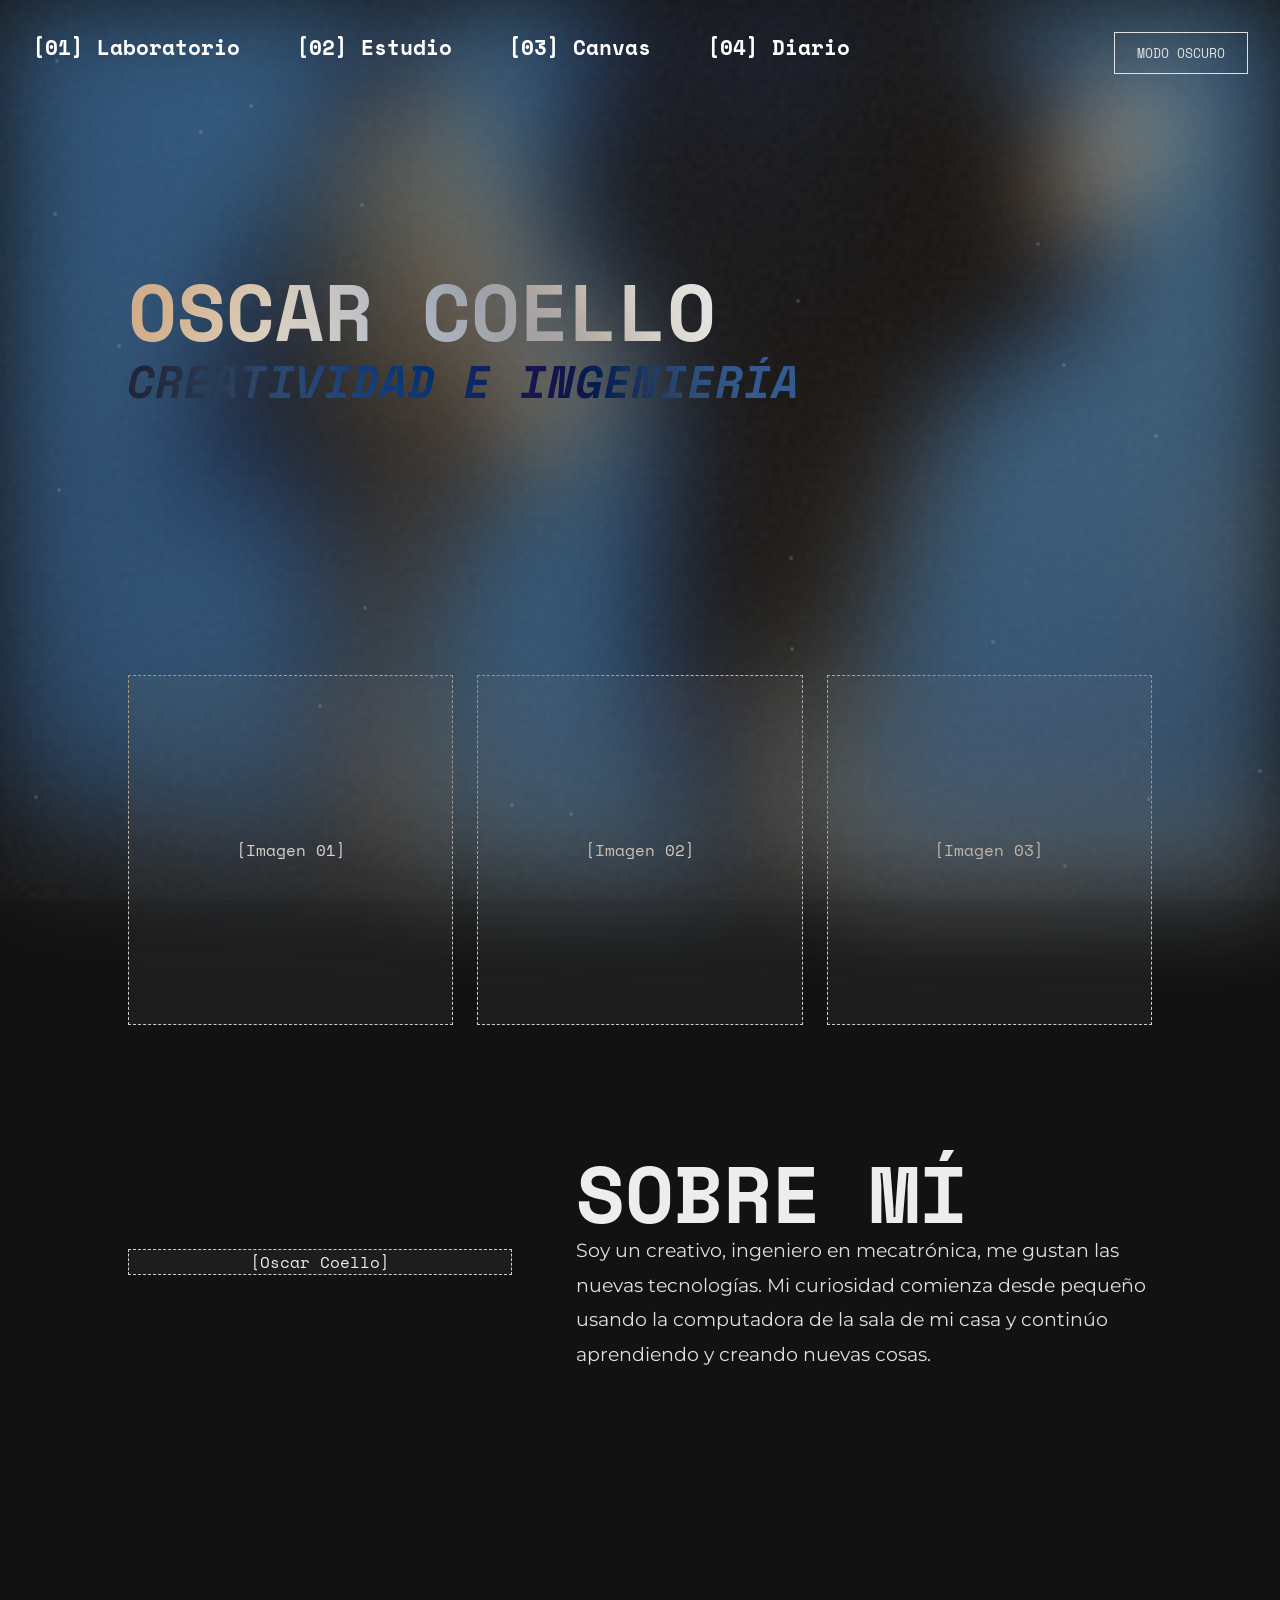
==== index.html @ 718cba4e "Primer commit" ====
<!DOCTYPE html>
<html lang="es" data-theme="dark">
<head>
    <meta charset="UTF-8">
    <meta name="viewport" content="width=device-width, initial-scale=1.0">
    <title>Oscar Coello | Portafolio</title>
    <link rel="preconnect" href="https://fonts.googleapis.com">
    <link rel="preconnect" href="https://fonts.gstatic.com" crossorigin>
    <link href="https://fonts.googleapis.com/css2?family=Space+Mono:ital,wght@0,400;0,700;1,400;1,700&family=Montserrat:wght@300;400;600&display=swap" rel="stylesheet">
    <link rel="stylesheet" href="styles.css">
</head>
<body>
    <div class="film-grain"></div>
    <div class="background-blur"></div>

    <div class="theme-container">
        <button id="theme-switch" class="theme-toggle">Modo Oscuro</button>
    </div>

    <nav class="rooms-nav" id="main-nav">
        <div class="nav-static">
            <div class="nav-item">
                <a href="#laboratorio" class="nav-link">[01] Laboratorio</a>
                <span class="nav-desc">Proyectos y trabajos de ingeniería.</span>
            </div>
        </div>
        <ul class="nav-dynamic">
            <li class="nav-item">
                <a href="#estudio" class="nav-link">[02] Estudio</a>
                <span class="nav-desc">Un espacio para mi música.</span>
            </li>
            <li class="nav-item">
                <a href="#canvas" class="nav-link">[03] Canvas</a>
                <span class="nav-desc">Diseños creativos y branding.</span>
            </li>
            <li class="nav-item">
                <a href="#diario" class="nav-link">[04] Diario</a>
                <span class="nav-desc">Pensamientos y aprendizaje.</span>
            </li>
        </ul>
    </nav>

    <main>
        <section id="hero" class="hero-section">
            <h1 class="title-main">OSCAR COELLO<br><span class="title-sub">Creatividad e Ingeniería</span></h1>
        </section>

        <section class="mid-gallery">
            <div class="gallery-grid">
                <div class="img-placeholder"><span>[Imagen 01]</span></div>
                <div class="img-placeholder"><span>[Imagen 02]</span></div>
                <div class="img-placeholder"><span>[Imagen 03]</span></div>
            </div>
        </section>

        <section id="sobre-mi" class="about-section">
            <div class="about-container">
                <div class="about-image">
                    <div class="img-placeholder main-photo">
                        <span>[Oscar Coello]</span>
                    </div>
                </div>
                <div class="about-content">
                    <h2 class="title-main">Sobre mí</h2>
                    <p class="about-text">
                        Soy un creativo, ingeniero en mecatrónica, me gustan las nuevas tecnologías.
                        Mi curiosidad comienza desde pequeño usando la computadora de la sala de mi casa y continúo
                        aprendiendo y creando nuevas cosas.
                    </p>
                </div>
            </div>
        </section>

        <div class="doodle-container" id="physics-canvas"></div>
    </main>

    <script src="app.js"></script>
</body>
</html>
---- styles.css ----
/* --- VARIABLES Y TEMAS --- */
:root[data-theme="light"] {
    --bg-color: #f5f5f5;
    --text-color: #1a1a1a;
    --accent-color: #2d5a9e;
    --doodle-color: #1a1a1a;
    --bg-opacity: 0.45;
}

:root[data-theme="dark"] {
    --bg-color: #121212;
    --text-color: #e0e0e0;
    --accent-color: #4a6fa5;
    --doodle-color: #ffffff;
    --bg-opacity: 0.65;
}

/* --- RESET Y BASE --- */
* {
    margin: 0;
    padding: 0;
    box-sizing: border-box;
    scroll-behavior: smooth;
}

body {
    background-color: var(--bg-color);
    color: var(--text-color);
    font-family: 'Montserrat', sans-serif;
    transition: background-color 0.5s ease;
    overflow-x: hidden;
}

/* --- ELEMENTOS DE FONDO --- */
.background-blur {
    position: fixed;
    top: 0; left: 0; width: 100%; height: 100%;
    background-image: url("img/bg1.webp");
    background-size: cover;
    background-position: center;
    filter: blur(50px);
    opacity: var(--bg-opacity);
    z-index: -2;
}

.film-grain {
    position: fixed;
    top: 0; left: 0; width: 100%; height: 100%;
    pointer-events: none; z-index: 999; opacity: 0.05;
    background-image: url("data:image/svg+xml,%3Csvg viewBox='0 0 200 200' xmlns='http://www.w3.org/2000/svg'%3E%3Cfilter id='n'%3E%3CfeTurbulence type='fractalNoise' baseFrequency='.65'/%3E%3C/filter%3E%3Crect width='100%25' height='100%25' filter='url(%23n)'/%3E%3C/svg%3E");
}

/* --- NAVEGACIÓN --- */
.rooms-nav {
    position: fixed;
    top: 2rem;
    left: 2rem;
    z-index: 1000;
    display: flex;
    flex-direction: column;
    gap: 1.5rem;
    transition: all 0.4s ease;
}

.nav-static, .nav-dynamic {
    display: flex;
    flex-direction: column;
    gap: 1.5rem;
}

.nav-dynamic {
    list-style: none;
    transition: opacity 0.3s ease;
}

.nav-item {
    display: flex;
    align-items: center;
    position: relative; /* Clave para el posicionamiento de la descripción */
}

.nav-link {
    text-decoration: none;
    color: #ffffff; /* Blanco para mix-blend-mode: difference */
    mix-blend-mode: difference;
    font-family: 'Space Mono', monospace;
    font-size: 1.3rem;
    font-weight: 700;
    white-space: nowrap;
    transition: transform 0.3s cubic-bezier(0.23, 1, 0.32, 1);
    z-index: 2;
}

.nav-link:hover {
    transform: translateX(10px);
}

.nav-desc {
    position: absolute;
    left: 100%;
    margin-left: 20px;
    white-space: nowrap; /* Una sola línea siempre */
    font-family: 'Montserrat', sans-serif;
    font-size: 1.1rem; /* Más grande como pediste */
    color: #ffffff;
    mix-blend-mode: difference;
    opacity: 0;
    pointer-events: none;
    transform: translateX(-10px);
    transition: opacity 0.4s ease, transform 0.4s ease;
}

.nav-item:hover .nav-desc {
    opacity: 0.8;
    transform: translateX(0);
}

/* Estado Scrolled (Horizontal) */
.rooms-nav.scrolled {
    flex-direction: row;
    gap: 3.5rem;
}

.rooms-nav.scrolled .nav-static,
.rooms-nav.scrolled .nav-dynamic {
    flex-direction: row;
    gap: 3.5rem;
}

.rooms-nav.scrolled .nav-item {
    flex-direction: column;
    align-items: flex-start;
}

.rooms-nav.scrolled .nav-desc {
    left: 0;
    top: 130%;
    margin-left: 0;
    transform: translateY(-5px);
}

.rooms-nav.scrolled .nav-item:hover .nav-desc {
    transform: translateY(0);
}

.rooms-nav.fade-out .nav-dynamic { opacity: 0; }

/* --- SECCIONES --- */
.hero-section {
    height: 75vh;
    display: flex;
    flex-direction: column;
    justify-content: center;
    padding: 0 10vw;
}

.title-main {
    font-family: 'Space Mono', monospace;
    font-size: 5rem;
    line-height: 1;
    text-transform: uppercase;
    color: #ffffff;
    mix-blend-mode: difference;
    position: relative;
    z-index: 10;
}

.title-sub {
    font-size: 2.8rem;
    color: var(--accent-color);
    font-family: 'Space Mono', monospace;
    font-style: italic;
    display: block;
    margin-top: 0.5rem;
}

.mid-gallery { padding: 0 10vw 4rem 10vw; }

.gallery-grid {
    display: grid;
    grid-template-columns: repeat(3, 1fr);
    gap: 1.5rem;
    height: 350px;
}

.img-placeholder {
    background: rgba(255, 255, 255, 0.05);
    border: 1px dashed var(--text-color);
    display: flex;
    align-items: center;
    justify-content: center;
    font-family: 'Space Mono', monospace;
    color: #ffffff;
    mix-blend-mode: difference;
}

.about-section { padding: 4rem 10vw; min-height: 60vh; }

.about-container {
    display: grid;
    grid-template-columns: 1fr 1.5fr;
    gap: 4rem;
    align-items: center;
}

.about-text { font-size: 1.2rem; line-height: 1.8; }

.theme-container { position: fixed; top: 2rem; right: 2rem; z-index: 1100; }

.theme-toggle {
    background: transparent;
    border: 1px solid var(--text-color);
    color: var(--text-color);
    padding: 10px 22px;
    cursor: pointer;
    font-family: 'Space Mono', monospace;
    text-transform: uppercase;
    transition: all 0.3s ease;
}

.doodle-container { position: fixed; top: 0; left: 0; width: 100%; height: 100%; z-index: -1; pointer-events: none; }
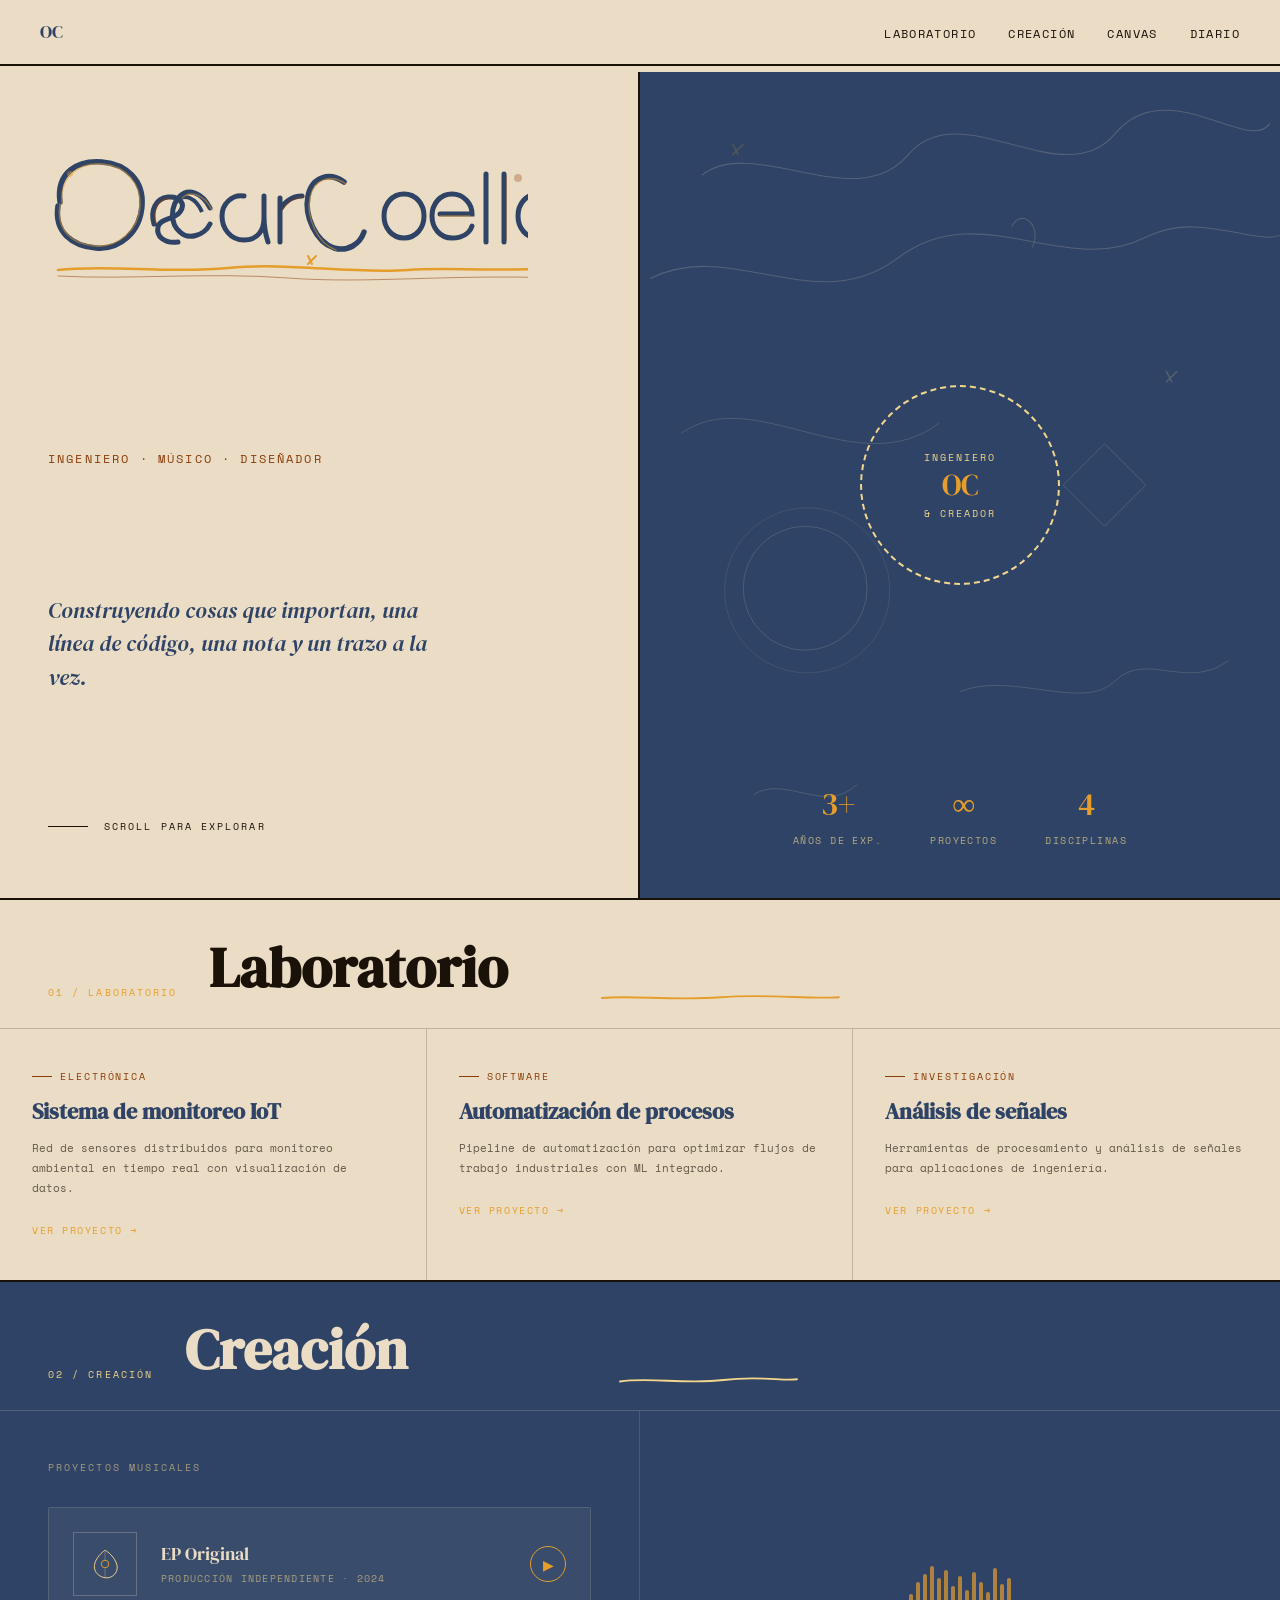
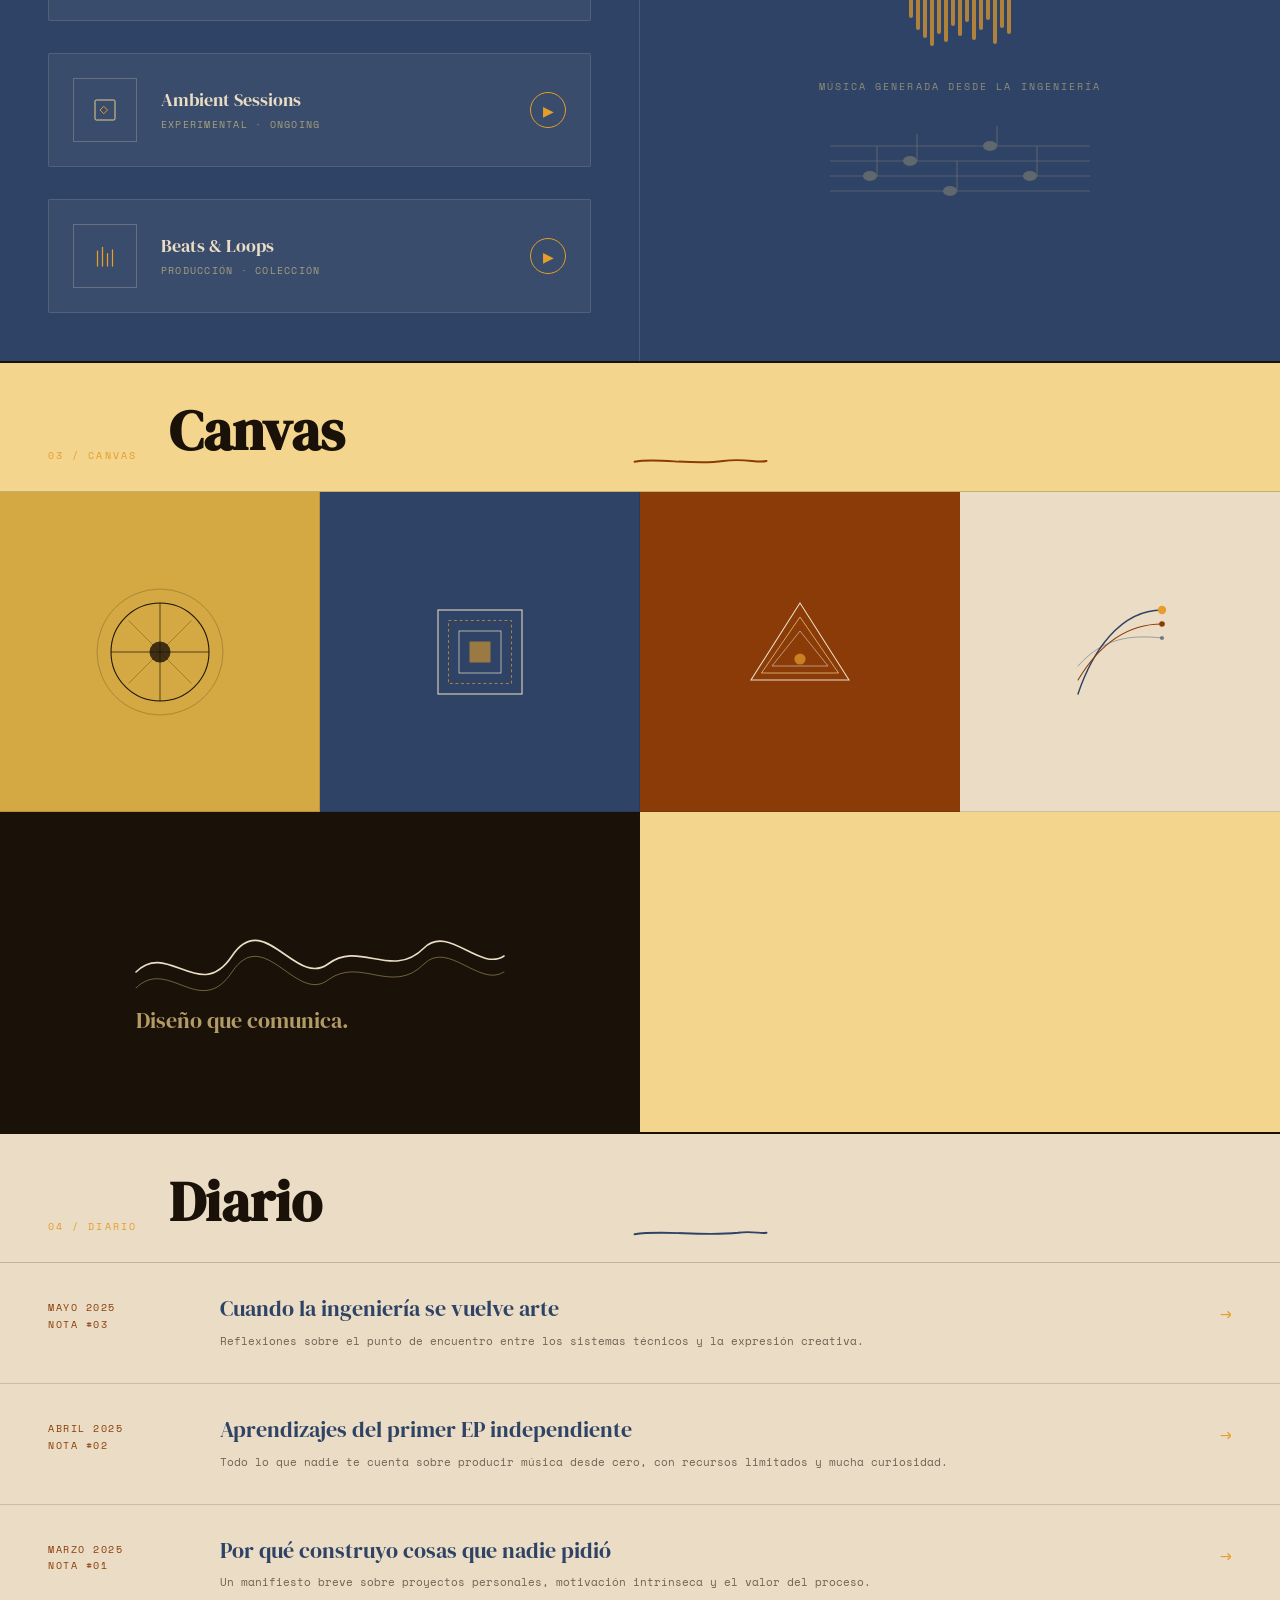
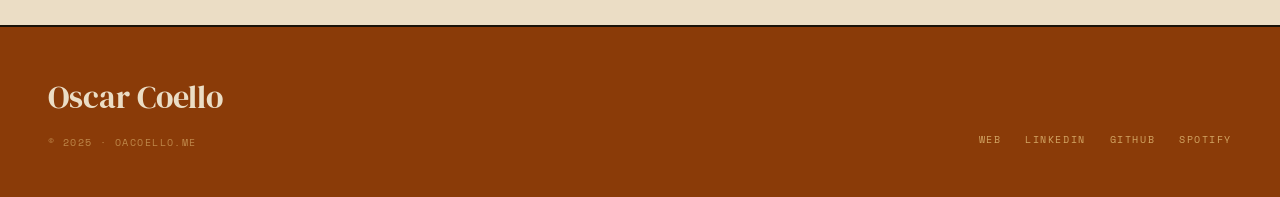
==== commit dac882f2: "Corrección de nombre de index" ====
--- a/index.html
+++ b/index.html
@@ -1,79 +1,1085 @@
 <!DOCTYPE html>
-<html lang="es" data-theme="dark">
+<html lang="es">
 <head>
-    <meta charset="UTF-8">
-    <meta name="viewport" content="width=device-width, initial-scale=1.0">
-    <title>Oscar Coello | Portafolio</title>
-    <link rel="preconnect" href="https://fonts.googleapis.com">
-    <link rel="preconnect" href="https://fonts.gstatic.com" crossorigin>
-    <link href="https://fonts.googleapis.com/css2?family=Space+Mono:ital,wght@0,400;0,700;1,400;1,700&family=Montserrat:wght@300;400;600&display=swap" rel="stylesheet">
-    <link rel="stylesheet" href="styles.css">
+<meta charset="UTF-8">
+<meta name="viewport" content="width=device-width, initial-scale=1.0">
+<title>Oscar Coello — Portfolio</title>
+<link href="https://fonts.googleapis.com/css2?family=DM+Serif+Display:ital@0;1&family=Space+Mono:ital,wght@0,400;0,700;1,400&display=swap" rel="stylesheet">
+<style>
+  :root {
+    --marigold: #E59D2C;
+    --buff: #F3D58D;
+    --pearl: #EBDDC5;
+    --police-blue: #2E4365;
+    --citrine: #8A3B08;
+    --ink: #1a1208;
+  }
+
+  * { margin: 0; padding: 0; box-sizing: border-box; }
+
+  body {
+    background: var(--pearl);
+    color: var(--ink);
+    font-family: 'Space Mono', monospace;
+    overflow-x: hidden;
+    cursor: crosshair;
+  }
+
+  /* ── NAV ── */
+  nav {
+    position: fixed;
+    top: 0; left: 0; right: 0;
+    z-index: 100;
+    display: flex;
+    justify-content: space-between;
+    align-items: center;
+    padding: 1.25rem 2.5rem;
+    background: var(--pearl);
+    border-bottom: 2px solid var(--ink);
+    mix-blend-mode: normal;
+  }
+
+  .nav-logo {
+    font-family: 'DM Serif Display', serif;
+    font-size: 1.1rem;
+    letter-spacing: 0.02em;
+    color: var(--police-blue);
+  }
+
+  .nav-links {
+    display: flex;
+    gap: 2rem;
+    list-style: none;
+  }
+
+  .nav-links a {
+    font-size: 0.72rem;
+    text-transform: uppercase;
+    letter-spacing: 0.12em;
+    color: var(--ink);
+    text-decoration: none;
+    position: relative;
+    padding-bottom: 2px;
+  }
+
+  .nav-links a::after {
+    content: '';
+    position: absolute;
+    bottom: 0; left: 0;
+    width: 0; height: 1.5px;
+    background: var(--marigold);
+    transition: width 0.3s ease;
+  }
+
+  .nav-links a:hover::after { width: 100%; }
+
+  /* ── HERO ── */
+  .hero {
+    min-height: 100vh;
+    display: grid;
+    grid-template-columns: 1fr 1fr;
+    border-bottom: 2px solid var(--ink);
+    padding-top: 72px;
+  }
+
+  .hero-left {
+    padding: 5rem 3rem 4rem;
+    display: flex;
+    flex-direction: column;
+    justify-content: space-between;
+    border-right: 2px solid var(--ink);
+  }
+
+  .hero-name {
+    position: relative;
+  }
+
+  .scribble-name {
+    width: 100%;
+    max-width: 480px;
+    display: block;
+  }
+
+  .hero-tagline {
+    font-size: 0.75rem;
+    text-transform: uppercase;
+    letter-spacing: 0.18em;
+    color: var(--citrine);
+    margin-top: 2rem;
+    line-height: 1.8;
+  }
+
+  .hero-description {
+    font-family: 'DM Serif Display', serif;
+    font-size: 1.35rem;
+    line-height: 1.55;
+    color: var(--police-blue);
+    max-width: 380px;
+    font-style: italic;
+  }
+
+  .hero-scroll {
+    display: flex;
+    align-items: center;
+    gap: 1rem;
+    font-size: 0.65rem;
+    text-transform: uppercase;
+    letter-spacing: 0.2em;
+    color: var(--ink);
+    opacity: 0.5;
+  }
+
+  .scroll-line {
+    width: 40px;
+    height: 1px;
+    background: var(--ink);
+    animation: scrollPulse 2s ease-in-out infinite;
+  }
+
+  @keyframes scrollPulse {
+    0%, 100% { width: 40px; opacity: 0.5; }
+    50% { width: 70px; opacity: 1; }
+  }
+
+  .hero-right {
+    position: relative;
+    overflow: hidden;
+    background: var(--police-blue);
+    display: flex;
+    align-items: center;
+    justify-content: center;
+  }
+
+  .hero-doodle {
+    position: absolute;
+    inset: 0;
+    width: 100%;
+    height: 100%;
+    opacity: 0.2;
+  }
+
+  .hero-badge {
+    position: relative;
+    z-index: 2;
+    text-align: center;
+  }
+
+  .badge-ring {
+    width: 200px;
+    height: 200px;
+    border: 2px dashed var(--buff);
+    border-radius: 50%;
+    display: flex;
+    align-items: center;
+    justify-content: center;
+    animation: rotateSlow 20s linear infinite;
+  }
+
+  .badge-inner {
+    position: absolute;
+    text-align: center;
+    animation: rotateSlow 20s linear infinite reverse;
+  }
+
+  .badge-inner span {
+    display: block;
+    font-size: 0.65rem;
+    text-transform: uppercase;
+    letter-spacing: 0.2em;
+    color: var(--buff);
+  }
+
+  .badge-inner .big {
+    font-family: 'DM Serif Display', serif;
+    font-size: 1.8rem;
+    color: var(--marigold);
+    letter-spacing: 0;
+  }
+
+  .hero-stats {
+    position: absolute;
+    bottom: 3rem;
+    left: 0; right: 0;
+    display: flex;
+    justify-content: center;
+    gap: 3rem;
+    z-index: 2;
+  }
+
+  .stat {
+    text-align: center;
+  }
+
+  .stat-num {
+    font-family: 'DM Serif Display', serif;
+    font-size: 2rem;
+    color: var(--marigold);
+    display: block;
+  }
+
+  .stat-label {
+    font-size: 0.6rem;
+    text-transform: uppercase;
+    letter-spacing: 0.15em;
+    color: var(--buff);
+    opacity: 0.7;
+  }
+
+  @keyframes rotateSlow {
+    from { transform: rotate(0deg); }
+    to { transform: rotate(360deg); }
+  }
+
+  /* ── SECTION STYLES ── */
+  section {
+    border-bottom: 2px solid var(--ink);
+  }
+
+  .section-header {
+    display: grid;
+    grid-template-columns: auto 1fr;
+    align-items: end;
+    padding: 2.5rem 3rem 1.5rem;
+    gap: 2rem;
+    border-bottom: 1px solid rgba(26,18,8,0.2);
+  }
+
+  .section-number {
+    font-size: 0.65rem;
+    text-transform: uppercase;
+    letter-spacing: 0.2em;
+    color: var(--marigold);
+    padding-bottom: 4px;
+  }
+
+  .section-title {
+    font-family: 'DM Serif Display', serif;
+    font-size: 3.5rem;
+    line-height: 1;
+    color: var(--ink);
+    position: relative;
+    display: inline-block;
+  }
+
+  .section-title .underscribble {
+    display: block;
+    width: 100%;
+    margin-top: -4px;
+  }
+
+  /* ── LABORATORIO ── */
+  #laboratorio { background: var(--pearl); }
+
+  .projects-grid {
+    display: grid;
+    grid-template-columns: repeat(3, 1fr);
+    border-top: none;
+  }
+
+  .project-card {
+    padding: 2.5rem 2rem;
+    border-right: 1px solid rgba(26,18,8,0.2);
+    position: relative;
+    overflow: hidden;
+    transition: background 0.3s ease;
+    cursor: pointer;
+  }
+
+  .project-card:last-child { border-right: none; }
+
+  .project-card:hover { background: var(--buff); }
+
+  .project-card::before {
+    content: '';
+    position: absolute;
+    top: -40px; right: -40px;
+    width: 120px; height: 120px;
+    border: 1.5px solid var(--marigold);
+    border-radius: 50%;
+    opacity: 0;
+    transition: opacity 0.3s, transform 0.3s;
+    transform: scale(0.7);
+  }
+
+  .project-card:hover::before {
+    opacity: 0.4;
+    transform: scale(1);
+  }
+
+  .project-tag {
+    font-size: 0.6rem;
+    text-transform: uppercase;
+    letter-spacing: 0.2em;
+    color: var(--citrine);
+    margin-bottom: 1rem;
+    display: flex;
+    align-items: center;
+    gap: 0.5rem;
+  }
+
+  .project-tag::before {
+    content: '';
+    width: 20px; height: 1px;
+    background: var(--citrine);
+    display: inline-block;
+  }
+
+  .project-name {
+    font-family: 'DM Serif Display', serif;
+    font-size: 1.4rem;
+    line-height: 1.2;
+    margin-bottom: 0.75rem;
+    color: var(--police-blue);
+  }
+
+  .project-desc {
+    font-size: 0.7rem;
+    line-height: 1.8;
+    color: var(--ink);
+    opacity: 0.65;
+  }
+
+  .project-arrow {
+    display: inline-flex;
+    margin-top: 1.5rem;
+    font-size: 0.65rem;
+    text-transform: uppercase;
+    letter-spacing: 0.15em;
+    color: var(--marigold);
+    gap: 0.5rem;
+    align-items: center;
+  }
+
+  /* ── CREACIÓN ── */
+  #creacion { background: var(--police-blue); }
+
+  #creacion .section-header { border-bottom-color: rgba(235,221,197,0.2); }
+  #creacion .section-number { color: var(--buff); }
+  #creacion .section-title { color: var(--pearl); }
+
+  .music-layout {
+    display: grid;
+    grid-template-columns: 1fr 1fr;
+  }
+
+  .music-featured {
+    padding: 3rem;
+    border-right: 1px solid rgba(235,221,197,0.15);
+    display: flex;
+    flex-direction: column;
+    gap: 2rem;
+  }
+
+  .music-label {
+    font-size: 0.65rem;
+    text-transform: uppercase;
+    letter-spacing: 0.2em;
+    color: var(--buff);
+    opacity: 0.6;
+  }
+
+  .music-card {
+    background: rgba(235,221,197,0.06);
+    border: 1px solid rgba(235,221,197,0.15);
+    border-radius: 2px;
+    padding: 1.5rem;
+    display: flex;
+    gap: 1.5rem;
+    align-items: center;
+    transition: background 0.3s;
+    cursor: pointer;
+  }
+
+  .music-card:hover { background: rgba(235,221,197,0.12); }
+
+  .music-cover {
+    width: 64px; height: 64px;
+    flex-shrink: 0;
+    display: flex;
+    align-items: center;
+    justify-content: center;
+    border: 1px solid rgba(235,221,197,0.25);
+  }
+
+  .music-info { flex: 1; }
+
+  .music-title {
+    font-family: 'DM Serif Display', serif;
+    font-size: 1.1rem;
+    color: var(--pearl);
+    margin-bottom: 0.25rem;
+  }
+
+  .music-meta {
+    font-size: 0.65rem;
+    color: var(--buff);
+    opacity: 0.6;
+    text-transform: uppercase;
+    letter-spacing: 0.12em;
+  }
+
+  .play-btn {
+    width: 36px; height: 36px;
+    border: 1px solid var(--marigold);
+    border-radius: 50%;
+    display: flex;
+    align-items: center;
+    justify-content: center;
+    color: var(--marigold);
+    font-size: 0.9rem;
+    cursor: pointer;
+    transition: background 0.2s;
+    flex-shrink: 0;
+  }
+
+  .play-btn:hover { background: var(--marigold); color: var(--police-blue); }
+
+  .music-visual {
+    padding: 3rem;
+    display: flex;
+    flex-direction: column;
+    justify-content: center;
+    align-items: center;
+    position: relative;
+  }
+
+  .waveform {
+    display: flex;
+    gap: 3px;
+    align-items: center;
+    height: 80px;
+  }
+
+  .wave-bar {
+    width: 4px;
+    background: var(--marigold);
+    border-radius: 2px;
+    animation: wave 1.4s ease-in-out infinite;
+    opacity: 0.7;
+  }
+
+  @keyframes wave {
+    0%, 100% { transform: scaleY(0.3); }
+    50% { transform: scaleY(1); }
+  }
+
+  /* ── CANVAS ── */
+  #canvas-section { background: var(--buff); }
+
+  .gallery-grid {
+    display: grid;
+    grid-template-columns: repeat(4, 1fr);
+    grid-template-rows: auto;
+  }
+
+  .gallery-item {
+    aspect-ratio: 1;
+    border-right: 1px solid rgba(26,18,8,0.15);
+    border-bottom: 1px solid rgba(26,18,8,0.15);
+    overflow: hidden;
+    position: relative;
+    cursor: pointer;
+    display: flex;
+    align-items: center;
+    justify-content: center;
+  }
+
+  .gallery-item:nth-child(3) { border-right: none; }
+  .gallery-item:nth-child(4) { border-right: none; }
+
+  .gallery-item-inner {
+    position: absolute;
+    inset: 0;
+    display: flex;
+    align-items: center;
+    justify-content: center;
+    transition: transform 0.4s ease;
+  }
+
+  .gallery-item:hover .gallery-item-inner { transform: scale(1.05); }
+
+  .gallery-overlay {
+    position: absolute;
+    inset: 0;
+    background: var(--police-blue);
+    opacity: 0;
+    transition: opacity 0.3s;
+    display: flex;
+    flex-direction: column;
+    align-items: center;
+    justify-content: center;
+    gap: 0.5rem;
+  }
+
+  .gallery-item:hover .gallery-overlay { opacity: 0.9; }
+
+  .gallery-overlay-title {
+    font-family: 'DM Serif Display', serif;
+    font-size: 1.1rem;
+    color: var(--pearl);
+    text-align: center;
+    padding: 0 1rem;
+  }
+
+  .gallery-overlay-tag {
+    font-size: 0.6rem;
+    text-transform: uppercase;
+    letter-spacing: 0.2em;
+    color: var(--marigold);
+  }
+
+  /* gallery bg patterns */
+  .gb-1 { background: #D4A843; }
+  .gb-2 { background: #2E4365; }
+  .gb-3 { background: #8A3B08; }
+  .gb-4 { background: #EBDDC5; }
+  .gb-wide { grid-column: span 2; aspect-ratio: 2/1; background: #1a1208; }
+
+  /* ── DIARIO ── */
+  #diario { background: var(--pearl); }
+
+  .blog-list {
+    display: flex;
+    flex-direction: column;
+  }
+
+  .blog-post {
+    display: grid;
+    grid-template-columns: 140px 1fr auto;
+    align-items: start;
+    gap: 2rem;
+    padding: 2rem 3rem;
+    border-bottom: 1px solid rgba(26,18,8,0.15);
+    transition: background 0.2s;
+    cursor: pointer;
+    text-decoration: none;
+    color: inherit;
+  }
+
+  .blog-post:hover { background: var(--buff); }
+  .blog-post:last-child { border-bottom: none; }
+
+  .blog-date {
+    font-size: 0.65rem;
+    text-transform: uppercase;
+    letter-spacing: 0.15em;
+    color: var(--citrine);
+    padding-top: 4px;
+    line-height: 1.6;
+  }
+
+  .blog-title {
+    font-family: 'DM Serif Display', serif;
+    font-size: 1.35rem;
+    line-height: 1.3;
+    color: var(--police-blue);
+    margin-bottom: 0.4rem;
+  }
+
+  .blog-excerpt {
+    font-size: 0.7rem;
+    line-height: 1.9;
+    color: var(--ink);
+    opacity: 0.6;
+  }
+
+  .blog-arrow {
+    font-size: 1.2rem;
+    color: var(--marigold);
+    padding-top: 4px;
+    transition: transform 0.2s;
+  }
+
+  .blog-post:hover .blog-arrow { transform: translateX(4px); }
+
+  /* ── FOOTER ── */
+  footer {
+    background: var(--citrine);
+    padding: 3rem;
+    display: grid;
+    grid-template-columns: 1fr auto;
+    align-items: end;
+    gap: 2rem;
+  }
+
+  .footer-name {
+    font-family: 'DM Serif Display', serif;
+    font-size: 2rem;
+    color: var(--pearl);
+  }
+
+  .footer-links {
+    display: flex;
+    gap: 1.5rem;
+    list-style: none;
+  }
+
+  .footer-links a {
+    font-size: 0.65rem;
+    text-transform: uppercase;
+    letter-spacing: 0.15em;
+    color: var(--buff);
+    text-decoration: none;
+    opacity: 0.7;
+    transition: opacity 0.2s;
+  }
+
+  .footer-links a:hover { opacity: 1; }
+
+  .footer-copy {
+    grid-column: 1;
+    font-size: 0.6rem;
+    color: var(--buff);
+    opacity: 0.5;
+    text-transform: uppercase;
+    letter-spacing: 0.15em;
+    margin-top: 1rem;
+  }
+
+  /* ── ANIMATIONS ── */
+  @keyframes fadeUp {
+    from { opacity: 0; transform: translateY(20px); }
+    to { opacity: 1; transform: translateY(0); }
+  }
+
+  .hero-left > * {
+    animation: fadeUp 0.7s ease both;
+  }
+
+  .hero-left > *:nth-child(1) { animation-delay: 0.1s; }
+  .hero-left > *:nth-child(2) { animation-delay: 0.25s; }
+  .hero-left > *:nth-child(3) { animation-delay: 0.4s; }
+  .hero-left > *:nth-child(4) { animation-delay: 0.55s; }
+
+  /* ── SCRIBBLE DECORATIONS ── */
+  .scribble-deco {
+    position: absolute;
+    pointer-events: none;
+    opacity: 0.12;
+  }
+
+  /* ── MOBILE ── */
+  @media (max-width: 768px) {
+    .hero { grid-template-columns: 1fr; }
+    .hero-right { display: none; }
+    .projects-grid { grid-template-columns: 1fr; }
+    .music-layout { grid-template-columns: 1fr; }
+    .gallery-grid { grid-template-columns: repeat(2, 1fr); }
+    .gb-wide { grid-column: span 2; }
+    .blog-post { grid-template-columns: 1fr; gap: 0.5rem; }
+    .blog-date { display: none; }
+    .section-title { font-size: 2.5rem; }
+    .nav-links { display: none; }
+    footer { grid-template-columns: 1fr; }
+  }
+</style>
 </head>
 <body>
-    <div class="film-grain"></div>
-    <div class="background-blur"></div>
-
-    <div class="theme-container">
-        <button id="theme-switch" class="theme-toggle">Modo Oscuro</button>
-    </div>
-
-    <nav class="rooms-nav" id="main-nav">
-        <div class="nav-static">
-            <div class="nav-item">
-                <a href="#laboratorio" class="nav-link">[01] Laboratorio</a>
-                <span class="nav-desc">Proyectos y trabajos de ingeniería.</span>
-            </div>
+
+<!-- NAV -->
+<nav>
+  <span class="nav-logo">OC</span>
+  <ul class="nav-links">
+    <li><a href="#laboratorio">Laboratorio</a></li>
+    <li><a href="#creacion">Creación</a></li>
+    <li><a href="#canvas-section">Canvas</a></li>
+    <li><a href="#diario">Diario</a></li>
+  </ul>
+</nav>
+
+<!-- HERO -->
+<section class="hero">
+  <div class="hero-left">
+    <div class="hero-name">
+      <!-- Scribble Art Name SVG -->
+      <svg class="scribble-name" viewBox="0 0 480 140" fill="none" xmlns="http://www.w3.org/2000/svg">
+        <!-- O -->
+        <path d="M12 50 C8 20, 30 8, 54 10 C78 12, 96 28, 94 54 C92 80, 72 98, 48 96 C24 94, 6 80, 10 54" stroke="#2E4365" stroke-width="5.5" stroke-linecap="round" fill="none"/>
+        <path d="M14 52 C11 24, 32 10, 55 12 C78 14, 94 32, 92 56 C90 78, 70 96, 47 94 C23 92, 8 78, 12 52" stroke="#E59D2C" stroke-width="1.5" stroke-linecap="round" fill="none" opacity="0.5"/>
+        <!-- s -->
+        <path d="M106 72 C102 58, 108 46, 120 45 C132 44, 138 52, 132 60 C126 68, 112 66, 110 75 C108 84, 116 92, 130 90" stroke="#2E4365" stroke-width="5" stroke-linecap="round" fill="none"/>
+        <path d="M108 72 C104 59, 110 47, 122 46" stroke="#8A3B08" stroke-width="1.5" stroke-linecap="round" fill="none" opacity="0.6"/>
+        <!-- c -->
+        <path d="M154 60 C148 46, 136 40, 128 50" stroke="#2E4365" stroke-width="4" fill="none"/>
+        <path d="M162 56 C154 40, 140 36, 132 44 C122 54, 122 72, 132 80 C140 88, 156 84, 162 72" stroke="#2E4365" stroke-width="5" stroke-linecap="round" fill="none"/>
+        <path d="M164 58 C156 42, 142 38, 134 46" stroke="#E59D2C" stroke-width="1.5" stroke-linecap="round" fill="none" opacity="0.5"/>
+        <!-- a -->
+        <path d="M196 44 C184 42, 174 52, 174 64 C174 76, 182 88, 196 88 C210 88, 216 78, 216 66 L216 44 M216 64 C216 76, 218 84, 220 90" stroke="#2E4365" stroke-width="5" stroke-linecap="round" fill="none"/>
+        <!-- r -->
+        <path d="M232 90 L232 46 M232 58 C236 50, 244 44, 254 44" stroke="#2E4365" stroke-width="5" stroke-linecap="round" fill="none"/>
+        <path d="M234 58 C238 51, 246 45, 256 45" stroke="#8A3B08" stroke-width="1.5" stroke-linecap="round" fill="none" opacity="0.5"/>
+
+        <!-- gap -->
+
+        <!-- C -->
+        <path d="M296 30 C282 20, 264 24, 260 44 C256 64, 268 90, 286 96 C300 100, 312 92, 316 80" stroke="#2E4365" stroke-width="5.5" stroke-linecap="round" fill="none"/>
+        <path d="M298 32 C284 22, 266 26, 262 46 C258 66, 270 92, 288 98" stroke="#E59D2C" stroke-width="1.5" stroke-linecap="round" fill="none" opacity="0.5"/>
+        <!-- o -->
+        <path d="M336 64 C336 52, 344 42, 356 42 C368 42, 376 52, 376 64 C376 76, 368 86, 356 86 C344 86, 336 76, 336 64Z" stroke="#2E4365" stroke-width="5" stroke-linecap="round" fill="none"/>
+        <!-- e -->
+        <path d="M392 62 L424 62 C424 52, 416 42, 404 42 C392 42, 384 52, 384 64 C384 76, 392 86, 404 86 C416 86, 422 80, 424 74" stroke="#2E4365" stroke-width="5" stroke-linecap="round" fill="none"/>
+        <path d="M392 64 L422 64" stroke="#E59D2C" stroke-width="1.5" stroke-linecap="round" fill="none" opacity="0.5"/>
+        <!-- l -->
+        <path d="M438 22 L438 90" stroke="#2E4365" stroke-width="5" stroke-linecap="round" fill="none"/>
+        <!-- l -->
+        <path d="M456 22 L456 90" stroke="#2E4365" stroke-width="5" stroke-linecap="round" fill="none"/>
+        <path d="M458 24 L458 88" stroke="#8A3B08" stroke-width="1.5" stroke-linecap="round" fill="none" opacity="0.5"/>
+        <!-- o -->
+        <path d="M470 64 C470 52, 478 42, 490 42 C502 42, 510 52, 510 64 C510 76, 502 86, 490 86 C478 86, 470 76, 470 64Z" stroke="#2E4365" stroke-width="5" stroke-linecap="round" fill="none"/>
+
+        <!-- scribble underline -->
+        <path d="M10 118 C60 112, 120 122, 180 116 C240 110, 300 122, 360 118 C400 115, 440 120, 510 116" stroke="#E59D2C" stroke-width="2.5" stroke-linecap="round" fill="none"/>
+        <path d="M10 124 C80 128, 160 120, 240 126 C320 132, 400 122, 510 126" stroke="#8A3B08" stroke-width="1" stroke-linecap="round" fill="none" opacity="0.5"/>
+
+        <!-- decorative scribble dots -->
+        <circle cx="22" cy="22" r="3" fill="#E59D2C" opacity="0.4"/>
+        <circle cx="470" cy="26" r="4" fill="#8A3B08" opacity="0.3"/>
+        <path d="M260 112 L268 104 M264 112 L260 104" stroke="#E59D2C" stroke-width="2" stroke-linecap="round"/>
+      </svg>
+    </div>
+
+    <p class="hero-tagline">Ingeniero · Músico · Diseñador</p>
+
+    <p class="hero-description">Construyendo cosas que importan, una línea de código, una nota y un trazo a la vez.</p>
+
+    <div class="hero-scroll">
+      <div class="scroll-line"></div>
+      Scroll para explorar
+    </div>
+  </div>
+
+  <div class="hero-right">
+    <!-- Background scribble texture -->
+    <svg class="hero-doodle" viewBox="0 0 600 800" fill="none" xmlns="http://www.w3.org/2000/svg">
+      <path d="M50 100 C100 60, 200 140, 250 80 C300 20, 400 120, 450 60 C500 0, 580 80, 600 50" stroke="#EBDDC5" stroke-width="1" fill="none"/>
+      <path d="M0 200 C80 160, 160 240, 240 180 C320 120, 400 200, 480 160 C540 130, 600 180, 620 150" stroke="#EBDDC5" stroke-width="1" fill="none"/>
+      <path d="M30 350 C100 300, 200 400, 280 340" stroke="#EBDDC5" stroke-width="0.8" fill="none"/>
+      <circle cx="150" cy="500" r="60" stroke="#EBDDC5" stroke-width="0.8" fill="none"/>
+      <circle cx="152" cy="502" r="80" stroke="#EBDDC5" stroke-width="0.5" fill="none"/>
+      <path d="M400 400 L440 360 L480 400 L440 440Z" stroke="#EBDDC5" stroke-width="0.8" fill="none"/>
+      <path d="M300 600 C350 580, 420 620, 450 590 C480 560, 520 600, 560 570" stroke="#EBDDC5" stroke-width="0.8" fill="none"/>
+      <path d="M100 700 C130 680, 170 720, 200 690" stroke="#EBDDC5" stroke-width="0.8" fill="none"/>
+      <path d="M80 80 L90 70 M85 80 L80 70" stroke="#E59D2C" stroke-width="1.5" stroke-linecap="round"/>
+      <path d="M500 300 L510 290 M505 300 L500 290" stroke="#F3D58D" stroke-width="1.5" stroke-linecap="round"/>
+      <path d="M350 150 C360 130, 380 150, 370 170" stroke="#F3D58D" stroke-width="1" fill="none"/>
+    </svg>
+
+    <div class="hero-badge">
+      <div class="badge-ring">
+        <div class="badge-inner">
+          <span>Ingeniero</span>
+          <span class="big">OC</span>
+          <span>& Creador</span>
         </div>
-        <ul class="nav-dynamic">
-            <li class="nav-item">
-                <a href="#estudio" class="nav-link">[02] Estudio</a>
-                <span class="nav-desc">Un espacio para mi música.</span>
-            </li>
-            <li class="nav-item">
-                <a href="#canvas" class="nav-link">[03] Canvas</a>
-                <span class="nav-desc">Diseños creativos y branding.</span>
-            </li>
-            <li class="nav-item">
-                <a href="#diario" class="nav-link">[04] Diario</a>
-                <span class="nav-desc">Pensamientos y aprendizaje.</span>
-            </li>
-        </ul>
-    </nav>
-
-    <main>
-        <section id="hero" class="hero-section">
-            <h1 class="title-main">OSCAR COELLO<br><span class="title-sub">Creatividad e Ingeniería</span></h1>
-        </section>
-
-        <section class="mid-gallery">
-            <div class="gallery-grid">
-                <div class="img-placeholder"><span>[Imagen 01]</span></div>
-                <div class="img-placeholder"><span>[Imagen 02]</span></div>
-                <div class="img-placeholder"><span>[Imagen 03]</span></div>
-            </div>
-        </section>
-
-        <section id="sobre-mi" class="about-section">
-            <div class="about-container">
-                <div class="about-image">
-                    <div class="img-placeholder main-photo">
-                        <span>[Oscar Coello]</span>
-                    </div>
-                </div>
-                <div class="about-content">
-                    <h2 class="title-main">Sobre mí</h2>
-                    <p class="about-text">
-                        Soy un creativo, ingeniero en mecatrónica, me gustan las nuevas tecnologías.
-                        Mi curiosidad comienza desde pequeño usando la computadora de la sala de mi casa y continúo
-                        aprendiendo y creando nuevas cosas.
-                    </p>
-                </div>
-            </div>
-        </section>
-
-        <div class="doodle-container" id="physics-canvas"></div>
-    </main>
-
-    <script src="app.js"></script>
+      </div>
+    </div>
+
+    <div class="hero-stats">
+      <div class="stat">
+        <span class="stat-num">3+</span>
+        <span class="stat-label">Años de exp.</span>
+      </div>
+      <div class="stat">
+        <span class="stat-num">∞</span>
+        <span class="stat-label">Proyectos</span>
+      </div>
+      <div class="stat">
+        <span class="stat-num">4</span>
+        <span class="stat-label">Disciplinas</span>
+      </div>
+    </div>
+  </div>
+</section>
+
+<!-- LABORATORIO -->
+<section id="laboratorio">
+  <div class="section-header">
+    <span class="section-number">01 / Laboratorio</span>
+    <h2 class="section-title">
+      Laboratorio
+      <svg class="underscribble" viewBox="0 0 320 16" fill="none" height="12">
+        <path d="M2 8 C40 4, 100 12, 160 7 C220 2, 280 10, 318 7" stroke="#E59D2C" stroke-width="2.5" stroke-linecap="round"/>
+      </svg>
+    </h2>
+  </div>
+  <div class="projects-grid">
+    <div class="project-card">
+      <div class="project-tag">Electrónica</div>
+      <h3 class="project-name">Sistema de monitoreo IoT</h3>
+      <p class="project-desc">Red de sensores distribuidos para monitoreo ambiental en tiempo real con visualización de datos.</p>
+      <span class="project-arrow">Ver proyecto →</span>
+    </div>
+    <div class="project-card">
+      <div class="project-tag">Software</div>
+      <h3 class="project-name">Automatización de procesos</h3>
+      <p class="project-desc">Pipeline de automatización para optimizar flujos de trabajo industriales con ML integrado.</p>
+      <span class="project-arrow">Ver proyecto →</span>
+    </div>
+    <div class="project-card">
+      <div class="project-tag">Investigación</div>
+      <h3 class="project-name">Análisis de señales</h3>
+      <p class="project-desc">Herramientas de procesamiento y análisis de señales para aplicaciones de ingeniería.</p>
+      <span class="project-arrow">Ver proyecto →</span>
+    </div>
+  </div>
+</section>
+
+<!-- CREACIÓN -->
+<section id="creacion">
+  <div class="section-header">
+    <span class="section-number">02 / Creación</span>
+    <h2 class="section-title">
+      Creación
+      <svg class="underscribble" viewBox="0 0 240 16" fill="none" height="12">
+        <path d="M2 10 C40 4, 90 14, 140 8 C190 2, 220 10, 238 7" stroke="#F3D58D" stroke-width="2.5" stroke-linecap="round"/>
+      </svg>
+    </h2>
+  </div>
+  <div class="music-layout">
+    <div class="music-featured">
+      <span class="music-label">Proyectos musicales</span>
+
+      <div class="music-card">
+        <div class="music-cover">
+          <svg viewBox="0 0 64 64" width="40" fill="none">
+            <path d="M32 10 C32 10, 44 16, 50 30 C56 44, 44 56, 32 54 C20 52, 12 42, 16 30 C20 18, 32 10, 32 10Z" stroke="#F3D58D" stroke-width="1.5" fill="none"/>
+            <circle cx="32" cy="32" r="6" stroke="#E59D2C" stroke-width="1.5" fill="none"/>
+            <path d="M32 10 L32 26 M32 38 L32 54" stroke="#F3D58D" stroke-width="1" opacity="0.5"/>
+          </svg>
+        </div>
+        <div class="music-info">
+          <div class="music-title">EP Original</div>
+          <div class="music-meta">Producción independiente · 2024</div>
+        </div>
+        <div class="play-btn">▶</div>
+      </div>
+
+      <div class="music-card">
+        <div class="music-cover">
+          <svg viewBox="0 0 64 64" width="40" fill="none">
+            <rect x="16" y="16" width="32" height="32" rx="2" stroke="#F3D58D" stroke-width="1.5" fill="none"/>
+            <path d="M24 32 L30 26 L36 32 L30 38Z" stroke="#E59D2C" stroke-width="1.5" fill="none"/>
+          </svg>
+        </div>
+        <div class="music-info">
+          <div class="music-title">Ambient Sessions</div>
+          <div class="music-meta">Experimental · Ongoing</div>
+        </div>
+        <div class="play-btn">▶</div>
+      </div>
+
+      <div class="music-card">
+        <div class="music-cover">
+          <svg viewBox="0 0 64 64" width="40" fill="none">
+            <path d="M20 48 L20 24 M28 48 L28 18 M36 48 L36 28 M44 48 L44 22" stroke="#E59D2C" stroke-width="2" stroke-linecap="round"/>
+          </svg>
+        </div>
+        <div class="music-info">
+          <div class="music-title">Beats & Loops</div>
+          <div class="music-meta">Producción · Colección</div>
+        </div>
+        <div class="play-btn">▶</div>
+      </div>
+    </div>
+
+    <div class="music-visual">
+      <div class="waveform">
+        <div class="wave-bar" style="height:30%;animation-delay:0s"></div>
+        <div class="wave-bar" style="height:60%;animation-delay:0.1s"></div>
+        <div class="wave-bar" style="height:80%;animation-delay:0.2s"></div>
+        <div class="wave-bar" style="height:100%;animation-delay:0.3s"></div>
+        <div class="wave-bar" style="height:70%;animation-delay:0.4s"></div>
+        <div class="wave-bar" style="height:90%;animation-delay:0.5s"></div>
+        <div class="wave-bar" style="height:50%;animation-delay:0.6s"></div>
+        <div class="wave-bar" style="height:75%;animation-delay:0.7s"></div>
+        <div class="wave-bar" style="height:40%;animation-delay:0.8s"></div>
+        <div class="wave-bar" style="height:85%;animation-delay:0.9s"></div>
+        <div class="wave-bar" style="height:60%;animation-delay:1s"></div>
+        <div class="wave-bar" style="height:35%;animation-delay:1.1s"></div>
+        <div class="wave-bar" style="height:95%;animation-delay:1.2s"></div>
+        <div class="wave-bar" style="height:55%;animation-delay:1.3s"></div>
+        <div class="wave-bar" style="height:70%;animation-delay:1.4s"></div>
+      </div>
+      <p style="font-size:0.65rem; text-transform:uppercase; letter-spacing:0.2em; color:var(--buff); opacity:0.5; margin-top:2rem; text-align:center;">Música generada desde la ingeniería</p>
+
+      <!-- Scribble notation -->
+      <svg viewBox="0 0 280 80" fill="none" width="280" style="margin-top:2rem;opacity:0.25">
+        <line x1="10" y1="20" x2="270" y2="20" stroke="#F3D58D" stroke-width="0.8"/>
+        <line x1="10" y1="35" x2="270" y2="35" stroke="#F3D58D" stroke-width="0.8"/>
+        <line x1="10" y1="50" x2="270" y2="50" stroke="#F3D58D" stroke-width="0.8"/>
+        <line x1="10" y1="65" x2="270" y2="65" stroke="#F3D58D" stroke-width="0.8"/>
+        <ellipse cx="50" cy="50" rx="7" ry="5" fill="#F3D58D"/>
+        <line x1="57" y1="50" x2="57" y2="20" stroke="#F3D58D" stroke-width="1"/>
+        <ellipse cx="90" cy="35" rx="7" ry="5" fill="#F3D58D"/>
+        <line x1="97" y1="35" x2="97" y2="8" stroke="#F3D58D" stroke-width="1"/>
+        <ellipse cx="130" cy="65" rx="7" ry="5" fill="#F3D58D"/>
+        <line x1="137" y1="65" x2="137" y2="35" stroke="#F3D58D" stroke-width="1"/>
+        <ellipse cx="170" cy="20" rx="7" ry="5" fill="#F3D58D"/>
+        <line x1="177" y1="20" x2="177" y2="-8" stroke="#F3D58D" stroke-width="1"/>
+        <ellipse cx="210" cy="50" rx="7" ry="5" fill="#F3D58D"/>
+        <line x1="217" y1="50" x2="217" y2="20" stroke="#F3D58D" stroke-width="1"/>
+      </svg>
+    </div>
+  </div>
+</section>
+
+<!-- CANVAS -->
+<section id="canvas-section">
+  <div class="section-header">
+    <span class="section-number">03 / Canvas</span>
+    <h2 class="section-title">
+      Canvas
+      <svg class="underscribble" viewBox="0 0 180 16" fill="none" height="12">
+        <path d="M2 9 C30 3, 80 14, 120 8 C150 4, 165 11, 178 8" stroke="#8A3B08" stroke-width="2.5" stroke-linecap="round"/>
+      </svg>
+    </h2>
+  </div>
+  <div class="gallery-grid">
+    <div class="gallery-item gb-1">
+      <div class="gallery-item-inner">
+        <svg viewBox="0 0 200 200" width="140" fill="none">
+          <circle cx="100" cy="100" r="70" stroke="#1a1208" stroke-width="1.5"/>
+          <circle cx="100" cy="100" r="90" stroke="#1a1208" stroke-width="0.8" opacity="0.4"/>
+          <path d="M100 30 L100 170 M30 100 L170 100" stroke="#1a1208" stroke-width="1"/>
+          <path d="M55 55 L145 145 M145 55 L55 145" stroke="#1a1208" stroke-width="0.8" opacity="0.5"/>
+          <circle cx="100" cy="100" r="15" fill="#1a1208" opacity="0.8"/>
+        </svg>
+      </div>
+      <div class="gallery-overlay">
+        <div class="gallery-overlay-title">Identidad de marca</div>
+        <div class="gallery-overlay-tag">Branding</div>
+      </div>
+    </div>
+
+    <div class="gallery-item gb-2">
+      <div class="gallery-item-inner">
+        <svg viewBox="0 0 200 200" width="140" fill="none">
+          <rect x="40" y="40" width="120" height="120" stroke="#EBDDC5" stroke-width="1.5"/>
+          <rect x="55" y="55" width="90" height="90" stroke="#E59D2C" stroke-width="1" stroke-dasharray="4 4"/>
+          <rect x="70" y="70" width="60" height="60" stroke="#EBDDC5" stroke-width="1"/>
+          <rect x="85" y="85" width="30" height="30" fill="#E59D2C" opacity="0.6"/>
+        </svg>
+      </div>
+      <div class="gallery-overlay">
+        <div class="gallery-overlay-title">Sistema de diseño UI</div>
+        <div class="gallery-overlay-tag">Product Design</div>
+      </div>
+    </div>
+
+    <div class="gallery-item gb-3">
+      <div class="gallery-item-inner">
+        <svg viewBox="0 0 200 200" width="140" fill="none">
+          <path d="M100 30 L170 140 L30 140Z" stroke="#EBDDC5" stroke-width="1.5" fill="none"/>
+          <path d="M100 50 L155 130 L45 130Z" stroke="#F3D58D" stroke-width="1" fill="none"/>
+          <path d="M100 70 L140 120 L60 120Z" stroke="#EBDDC5" stroke-width="0.8" fill="none"/>
+          <circle cx="100" cy="110" r="8" fill="#E59D2C" opacity="0.7"/>
+        </svg>
+      </div>
+      <div class="gallery-overlay">
+        <div class="gallery-overlay-title">Campaña visual</div>
+        <div class="gallery-overlay-tag">Marketing</div>
+      </div>
+    </div>
+
+    <div class="gallery-item gb-4">
+      <div class="gallery-item-inner">
+        <svg viewBox="0 0 200 200" width="140" fill="none">
+          <path d="M40 160 C60 100, 100 40, 160 40" stroke="#2E4365" stroke-width="2" stroke-linecap="round"/>
+          <path d="M40 140 C70 90, 110 60, 160 60" stroke="#8A3B08" stroke-width="1.5" stroke-linecap="round"/>
+          <path d="M40 120 C75 80, 115 75, 160 80" stroke="#2E4365" stroke-width="1" stroke-linecap="round" opacity="0.6"/>
+          <circle cx="160" cy="40" r="6" fill="#E59D2C"/>
+          <circle cx="160" cy="60" r="4" fill="#8A3B08"/>
+          <circle cx="160" cy="80" r="3" fill="#2E4365" opacity="0.6"/>
+        </svg>
+      </div>
+      <div class="gallery-overlay">
+        <div class="gallery-overlay-title">Data visualization</div>
+        <div class="gallery-overlay-tag">Diseño de datos</div>
+      </div>
+    </div>
+
+    <div class="gallery-item gb-wide">
+      <div class="gallery-item-inner" style="position:absolute; inset:0; display:flex; align-items:center; justify-content:center;">
+        <svg viewBox="0 0 500 200" width="400" fill="none">
+          <path d="M20 100 C60 60, 100 140, 140 80 C180 20, 220 120, 260 90 C300 60, 340 110, 380 70 C410 40, 450 100, 480 80" stroke="#EBDDC5" stroke-width="2" stroke-linecap="round"/>
+          <path d="M20 120 C60 80, 100 160, 140 100 C180 40, 220 140, 260 110 C300 80, 340 130, 380 90 C410 60, 450 120, 480 100" stroke="#F3D58D" stroke-width="1" stroke-linecap="round" opacity="0.5"/>
+          <text x="20" y="170" font-family="DM Serif Display,serif" font-size="28" fill="#F3D58D" opacity="0.7">Diseño que comunica.</text>
+        </svg>
+      </div>
+      <div class="gallery-overlay">
+        <div class="gallery-overlay-title">Estrategia de comunicación visual</div>
+        <div class="gallery-overlay-tag">Brand Strategy</div>
+      </div>
+    </div>
+  </div>
+</section>
+
+<!-- DIARIO -->
+<section id="diario">
+  <div class="section-header">
+    <span class="section-number">04 / Diario</span>
+    <h2 class="section-title">
+      Diario
+      <svg class="underscribble" viewBox="0 0 180 16" fill="none" height="12">
+        <path d="M2 11 C40 5, 90 14, 140 9 C160 6, 170 11, 178 9" stroke="#2E4365" stroke-width="2.5" stroke-linecap="round"/>
+      </svg>
+    </h2>
+  </div>
+  <div class="blog-list">
+    <a class="blog-post" href="#">
+      <div class="blog-date">Mayo 2025<br/>Nota #03</div>
+      <div>
+        <div class="blog-title">Cuando la ingeniería se vuelve arte</div>
+        <div class="blog-excerpt">Reflexiones sobre el punto de encuentro entre los sistemas técnicos y la expresión creativa.</div>
+      </div>
+      <div class="blog-arrow">→</div>
+    </a>
+    <a class="blog-post" href="#">
+      <div class="blog-date">Abril 2025<br/>Nota #02</div>
+      <div>
+        <div class="blog-title">Aprendizajes del primer EP independiente</div>
+        <div class="blog-excerpt">Todo lo que nadie te cuenta sobre producir música desde cero, con recursos limitados y mucha curiosidad.</div>
+      </div>
+      <div class="blog-arrow">→</div>
+    </a>
+    <a class="blog-post" href="#">
+      <div class="blog-date">Marzo 2025<br/>Nota #01</div>
+      <div>
+        <div class="blog-title">Por qué construyo cosas que nadie pidió</div>
+        <div class="blog-excerpt">Un manifiesto breve sobre proyectos personales, motivación intrínseca y el valor del proceso.</div>
+      </div>
+      <div class="blog-arrow">→</div>
+    </a>
+  </div>
+</section>
+
+<!-- FOOTER -->
+<footer>
+  <div>
+    <div class="footer-name">Oscar Coello</div>
+    <div class="footer-copy">© 2025 · oacoello.me</div>
+  </div>
+  <ul class="footer-links">
+    <li><a href="https://oacoello.me">Web</a></li>
+    <li><a href="#">LinkedIn</a></li>
+    <li><a href="#">GitHub</a></li>
+    <li><a href="#">Spotify</a></li>
+  </ul>
+</footer>
+
+<script>
+  document.querySelectorAll('a[href^="#"]').forEach(a => {
+    a.addEventListener('click', e => {
+      const target = document.querySelector(a.getAttribute('href'));
+      if (target) { e.preventDefault(); target.scrollIntoView({ behavior: 'smooth' }); }
+    });
+  });
+
+  const waveBars = document.querySelectorAll('.wave-bar');
+  waveBars.forEach((bar, i) => {
+    bar.style.animationDelay = `${i * 0.1}s`;
+    bar.style.animationDuration = `${1.2 + Math.random() * 0.8}s`;
+  });
+</script>
 </body>
-</html>+</html>
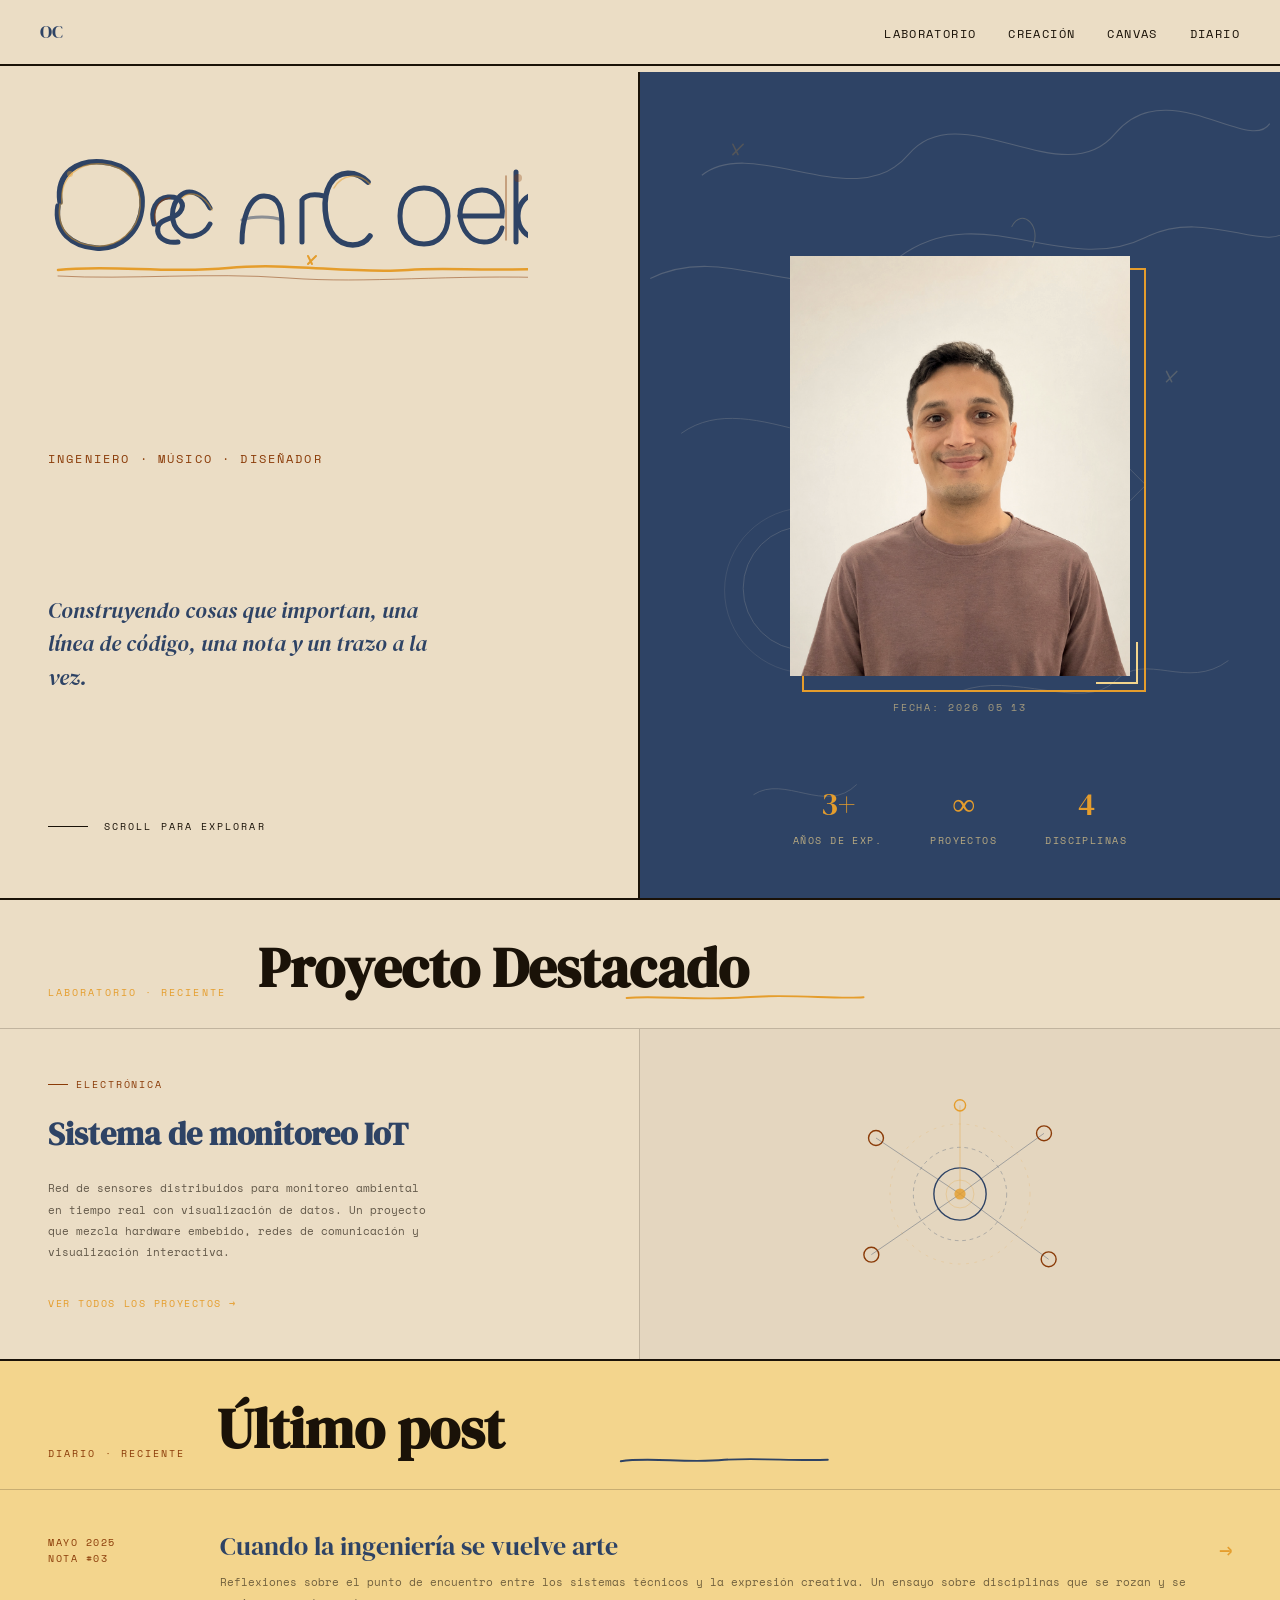
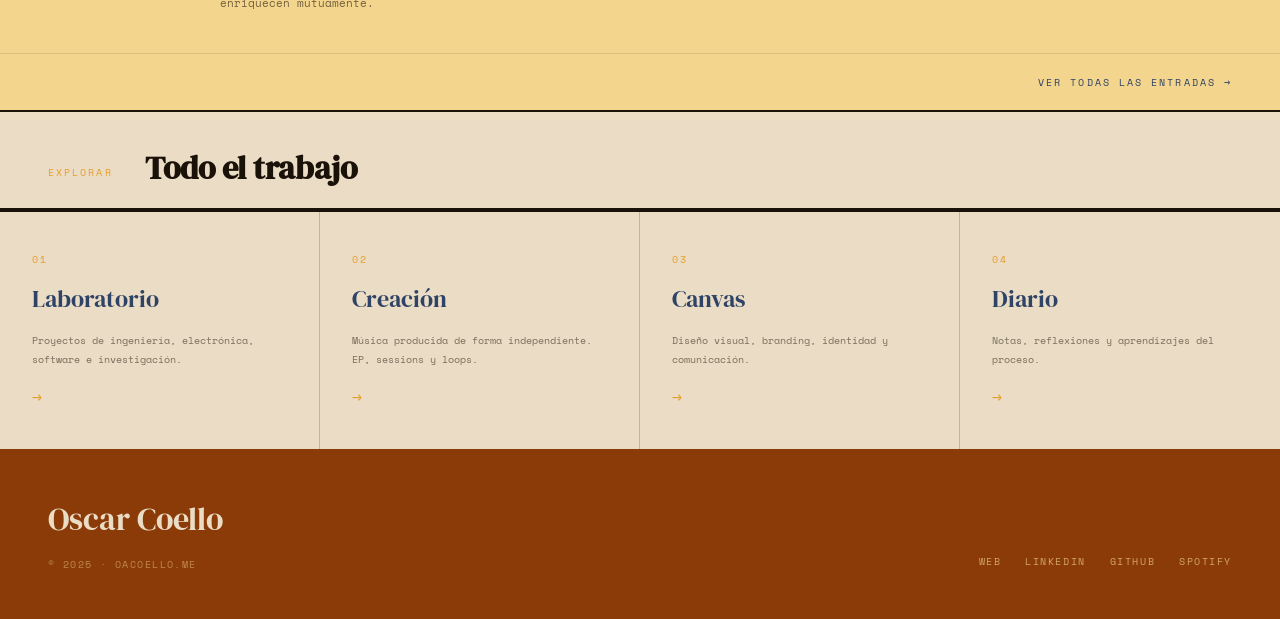
==== commit 48429ad7: "Add canvas, creacion, diario pages and assets Introduce standalone pages for the portfolio: canvas.h" ====
--- a/index.html
+++ b/index.html
@@ -1,1085 +1,823 @@
 <!DOCTYPE html>
 <html lang="es">
+
 <head>
-<meta charset="UTF-8">
-<meta name="viewport" content="width=device-width, initial-scale=1.0">
-<title>Oscar Coello — Portfolio</title>
-<link href="https://fonts.googleapis.com/css2?family=DM+Serif+Display:ital@0;1&family=Space+Mono:ital,wght@0,400;0,700;1,400&display=swap" rel="stylesheet">
-<style>
-  :root {
-    --marigold: #E59D2C;
-    --buff: #F3D58D;
-    --pearl: #EBDDC5;
-    --police-blue: #2E4365;
-    --citrine: #8A3B08;
-    --ink: #1a1208;
-  }
-
-  * { margin: 0; padding: 0; box-sizing: border-box; }
-
-  body {
-    background: var(--pearl);
-    color: var(--ink);
-    font-family: 'Space Mono', monospace;
-    overflow-x: hidden;
-    cursor: crosshair;
-  }
-
-  /* ── NAV ── */
-  nav {
-    position: fixed;
-    top: 0; left: 0; right: 0;
-    z-index: 100;
-    display: flex;
-    justify-content: space-between;
-    align-items: center;
-    padding: 1.25rem 2.5rem;
-    background: var(--pearl);
-    border-bottom: 2px solid var(--ink);
-    mix-blend-mode: normal;
-  }
-
-  .nav-logo {
-    font-family: 'DM Serif Display', serif;
-    font-size: 1.1rem;
-    letter-spacing: 0.02em;
-    color: var(--police-blue);
-  }
-
-  .nav-links {
-    display: flex;
-    gap: 2rem;
-    list-style: none;
-  }
-
-  .nav-links a {
-    font-size: 0.72rem;
-    text-transform: uppercase;
-    letter-spacing: 0.12em;
-    color: var(--ink);
-    text-decoration: none;
-    position: relative;
-    padding-bottom: 2px;
-  }
-
-  .nav-links a::after {
-    content: '';
-    position: absolute;
-    bottom: 0; left: 0;
-    width: 0; height: 1.5px;
-    background: var(--marigold);
-    transition: width 0.3s ease;
-  }
-
-  .nav-links a:hover::after { width: 100%; }
-
-  /* ── HERO ── */
-  .hero {
-    min-height: 100vh;
-    display: grid;
-    grid-template-columns: 1fr 1fr;
-    border-bottom: 2px solid var(--ink);
-    padding-top: 72px;
-  }
-
-  .hero-left {
-    padding: 5rem 3rem 4rem;
-    display: flex;
-    flex-direction: column;
-    justify-content: space-between;
-    border-right: 2px solid var(--ink);
-  }
-
-  .hero-name {
-    position: relative;
-  }
-
-  .scribble-name {
-    width: 100%;
-    max-width: 480px;
-    display: block;
-  }
-
-  .hero-tagline {
-    font-size: 0.75rem;
-    text-transform: uppercase;
-    letter-spacing: 0.18em;
-    color: var(--citrine);
-    margin-top: 2rem;
-    line-height: 1.8;
-  }
-
-  .hero-description {
-    font-family: 'DM Serif Display', serif;
-    font-size: 1.35rem;
-    line-height: 1.55;
-    color: var(--police-blue);
-    max-width: 380px;
-    font-style: italic;
-  }
-
-  .hero-scroll {
-    display: flex;
-    align-items: center;
-    gap: 1rem;
-    font-size: 0.65rem;
-    text-transform: uppercase;
-    letter-spacing: 0.2em;
-    color: var(--ink);
-    opacity: 0.5;
-  }
-
-  .scroll-line {
-    width: 40px;
-    height: 1px;
-    background: var(--ink);
-    animation: scrollPulse 2s ease-in-out infinite;
-  }
-
-  @keyframes scrollPulse {
-    0%, 100% { width: 40px; opacity: 0.5; }
-    50% { width: 70px; opacity: 1; }
-  }
-
-  .hero-right {
-    position: relative;
-    overflow: hidden;
-    background: var(--police-blue);
-    display: flex;
-    align-items: center;
-    justify-content: center;
-  }
-
-  .hero-doodle {
-    position: absolute;
-    inset: 0;
-    width: 100%;
-    height: 100%;
-    opacity: 0.2;
-  }
-
-  .hero-badge {
-    position: relative;
-    z-index: 2;
-    text-align: center;
-  }
-
-  .badge-ring {
-    width: 200px;
-    height: 200px;
-    border: 2px dashed var(--buff);
-    border-radius: 50%;
-    display: flex;
-    align-items: center;
-    justify-content: center;
-    animation: rotateSlow 20s linear infinite;
-  }
-
-  .badge-inner {
-    position: absolute;
-    text-align: center;
-    animation: rotateSlow 20s linear infinite reverse;
-  }
-
-  .badge-inner span {
-    display: block;
-    font-size: 0.65rem;
-    text-transform: uppercase;
-    letter-spacing: 0.2em;
-    color: var(--buff);
-  }
-
-  .badge-inner .big {
-    font-family: 'DM Serif Display', serif;
-    font-size: 1.8rem;
-    color: var(--marigold);
-    letter-spacing: 0;
-  }
-
-  .hero-stats {
-    position: absolute;
-    bottom: 3rem;
-    left: 0; right: 0;
-    display: flex;
-    justify-content: center;
-    gap: 3rem;
-    z-index: 2;
-  }
-
-  .stat {
-    text-align: center;
-  }
-
-  .stat-num {
-    font-family: 'DM Serif Display', serif;
-    font-size: 2rem;
-    color: var(--marigold);
-    display: block;
-  }
-
-  .stat-label {
-    font-size: 0.6rem;
-    text-transform: uppercase;
-    letter-spacing: 0.15em;
-    color: var(--buff);
-    opacity: 0.7;
-  }
-
-  @keyframes rotateSlow {
-    from { transform: rotate(0deg); }
-    to { transform: rotate(360deg); }
-  }
-
-  /* ── SECTION STYLES ── */
-  section {
-    border-bottom: 2px solid var(--ink);
-  }
-
-  .section-header {
-    display: grid;
-    grid-template-columns: auto 1fr;
-    align-items: end;
-    padding: 2.5rem 3rem 1.5rem;
-    gap: 2rem;
-    border-bottom: 1px solid rgba(26,18,8,0.2);
-  }
-
-  .section-number {
-    font-size: 0.65rem;
-    text-transform: uppercase;
-    letter-spacing: 0.2em;
-    color: var(--marigold);
-    padding-bottom: 4px;
-  }
-
-  .section-title {
-    font-family: 'DM Serif Display', serif;
-    font-size: 3.5rem;
-    line-height: 1;
-    color: var(--ink);
-    position: relative;
-    display: inline-block;
-  }
-
-  .section-title .underscribble {
-    display: block;
-    width: 100%;
-    margin-top: -4px;
-  }
-
-  /* ── LABORATORIO ── */
-  #laboratorio { background: var(--pearl); }
-
-  .projects-grid {
-    display: grid;
-    grid-template-columns: repeat(3, 1fr);
-    border-top: none;
-  }
-
-  .project-card {
-    padding: 2.5rem 2rem;
-    border-right: 1px solid rgba(26,18,8,0.2);
-    position: relative;
-    overflow: hidden;
-    transition: background 0.3s ease;
-    cursor: pointer;
-  }
-
-  .project-card:last-child { border-right: none; }
-
-  .project-card:hover { background: var(--buff); }
-
-  .project-card::before {
-    content: '';
-    position: absolute;
-    top: -40px; right: -40px;
-    width: 120px; height: 120px;
-    border: 1.5px solid var(--marigold);
-    border-radius: 50%;
-    opacity: 0;
-    transition: opacity 0.3s, transform 0.3s;
-    transform: scale(0.7);
-  }
-
-  .project-card:hover::before {
-    opacity: 0.4;
-    transform: scale(1);
-  }
-
-  .project-tag {
-    font-size: 0.6rem;
-    text-transform: uppercase;
-    letter-spacing: 0.2em;
-    color: var(--citrine);
-    margin-bottom: 1rem;
-    display: flex;
-    align-items: center;
-    gap: 0.5rem;
-  }
-
-  .project-tag::before {
-    content: '';
-    width: 20px; height: 1px;
-    background: var(--citrine);
-    display: inline-block;
-  }
-
-  .project-name {
-    font-family: 'DM Serif Display', serif;
-    font-size: 1.4rem;
-    line-height: 1.2;
-    margin-bottom: 0.75rem;
-    color: var(--police-blue);
-  }
-
-  .project-desc {
-    font-size: 0.7rem;
-    line-height: 1.8;
-    color: var(--ink);
-    opacity: 0.65;
-  }
-
-  .project-arrow {
-    display: inline-flex;
-    margin-top: 1.5rem;
-    font-size: 0.65rem;
-    text-transform: uppercase;
-    letter-spacing: 0.15em;
-    color: var(--marigold);
-    gap: 0.5rem;
-    align-items: center;
-  }
-
-  /* ── CREACIÓN ── */
-  #creacion { background: var(--police-blue); }
-
-  #creacion .section-header { border-bottom-color: rgba(235,221,197,0.2); }
-  #creacion .section-number { color: var(--buff); }
-  #creacion .section-title { color: var(--pearl); }
-
-  .music-layout {
-    display: grid;
-    grid-template-columns: 1fr 1fr;
-  }
-
-  .music-featured {
-    padding: 3rem;
-    border-right: 1px solid rgba(235,221,197,0.15);
-    display: flex;
-    flex-direction: column;
-    gap: 2rem;
-  }
-
-  .music-label {
-    font-size: 0.65rem;
-    text-transform: uppercase;
-    letter-spacing: 0.2em;
-    color: var(--buff);
-    opacity: 0.6;
-  }
-
-  .music-card {
-    background: rgba(235,221,197,0.06);
-    border: 1px solid rgba(235,221,197,0.15);
-    border-radius: 2px;
-    padding: 1.5rem;
-    display: flex;
-    gap: 1.5rem;
-    align-items: center;
-    transition: background 0.3s;
-    cursor: pointer;
-  }
-
-  .music-card:hover { background: rgba(235,221,197,0.12); }
-
-  .music-cover {
-    width: 64px; height: 64px;
-    flex-shrink: 0;
-    display: flex;
-    align-items: center;
-    justify-content: center;
-    border: 1px solid rgba(235,221,197,0.25);
-  }
-
-  .music-info { flex: 1; }
-
-  .music-title {
-    font-family: 'DM Serif Display', serif;
-    font-size: 1.1rem;
-    color: var(--pearl);
-    margin-bottom: 0.25rem;
-  }
-
-  .music-meta {
-    font-size: 0.65rem;
-    color: var(--buff);
-    opacity: 0.6;
-    text-transform: uppercase;
-    letter-spacing: 0.12em;
-  }
-
-  .play-btn {
-    width: 36px; height: 36px;
-    border: 1px solid var(--marigold);
-    border-radius: 50%;
-    display: flex;
-    align-items: center;
-    justify-content: center;
-    color: var(--marigold);
-    font-size: 0.9rem;
-    cursor: pointer;
-    transition: background 0.2s;
-    flex-shrink: 0;
-  }
-
-  .play-btn:hover { background: var(--marigold); color: var(--police-blue); }
-
-  .music-visual {
-    padding: 3rem;
-    display: flex;
-    flex-direction: column;
-    justify-content: center;
-    align-items: center;
-    position: relative;
-  }
-
-  .waveform {
-    display: flex;
-    gap: 3px;
-    align-items: center;
-    height: 80px;
-  }
-
-  .wave-bar {
-    width: 4px;
-    background: var(--marigold);
-    border-radius: 2px;
-    animation: wave 1.4s ease-in-out infinite;
-    opacity: 0.7;
-  }
-
-  @keyframes wave {
-    0%, 100% { transform: scaleY(0.3); }
-    50% { transform: scaleY(1); }
-  }
-
-  /* ── CANVAS ── */
-  #canvas-section { background: var(--buff); }
-
-  .gallery-grid {
-    display: grid;
-    grid-template-columns: repeat(4, 1fr);
-    grid-template-rows: auto;
-  }
-
-  .gallery-item {
-    aspect-ratio: 1;
-    border-right: 1px solid rgba(26,18,8,0.15);
-    border-bottom: 1px solid rgba(26,18,8,0.15);
-    overflow: hidden;
-    position: relative;
-    cursor: pointer;
-    display: flex;
-    align-items: center;
-    justify-content: center;
-  }
-
-  .gallery-item:nth-child(3) { border-right: none; }
-  .gallery-item:nth-child(4) { border-right: none; }
-
-  .gallery-item-inner {
-    position: absolute;
-    inset: 0;
-    display: flex;
-    align-items: center;
-    justify-content: center;
-    transition: transform 0.4s ease;
-  }
-
-  .gallery-item:hover .gallery-item-inner { transform: scale(1.05); }
-
-  .gallery-overlay {
-    position: absolute;
-    inset: 0;
-    background: var(--police-blue);
-    opacity: 0;
-    transition: opacity 0.3s;
-    display: flex;
-    flex-direction: column;
-    align-items: center;
-    justify-content: center;
-    gap: 0.5rem;
-  }
-
-  .gallery-item:hover .gallery-overlay { opacity: 0.9; }
-
-  .gallery-overlay-title {
-    font-family: 'DM Serif Display', serif;
-    font-size: 1.1rem;
-    color: var(--pearl);
-    text-align: center;
-    padding: 0 1rem;
-  }
-
-  .gallery-overlay-tag {
-    font-size: 0.6rem;
-    text-transform: uppercase;
-    letter-spacing: 0.2em;
-    color: var(--marigold);
-  }
-
-  /* gallery bg patterns */
-  .gb-1 { background: #D4A843; }
-  .gb-2 { background: #2E4365; }
-  .gb-3 { background: #8A3B08; }
-  .gb-4 { background: #EBDDC5; }
-  .gb-wide { grid-column: span 2; aspect-ratio: 2/1; background: #1a1208; }
-
-  /* ── DIARIO ── */
-  #diario { background: var(--pearl); }
-
-  .blog-list {
-    display: flex;
-    flex-direction: column;
-  }
-
-  .blog-post {
-    display: grid;
-    grid-template-columns: 140px 1fr auto;
-    align-items: start;
-    gap: 2rem;
-    padding: 2rem 3rem;
-    border-bottom: 1px solid rgba(26,18,8,0.15);
-    transition: background 0.2s;
-    cursor: pointer;
-    text-decoration: none;
-    color: inherit;
-  }
-
-  .blog-post:hover { background: var(--buff); }
-  .blog-post:last-child { border-bottom: none; }
-
-  .blog-date {
-    font-size: 0.65rem;
-    text-transform: uppercase;
-    letter-spacing: 0.15em;
-    color: var(--citrine);
-    padding-top: 4px;
-    line-height: 1.6;
-  }
-
-  .blog-title {
-    font-family: 'DM Serif Display', serif;
-    font-size: 1.35rem;
-    line-height: 1.3;
-    color: var(--police-blue);
-    margin-bottom: 0.4rem;
-  }
-
-  .blog-excerpt {
-    font-size: 0.7rem;
-    line-height: 1.9;
-    color: var(--ink);
-    opacity: 0.6;
-  }
-
-  .blog-arrow {
-    font-size: 1.2rem;
-    color: var(--marigold);
-    padding-top: 4px;
-    transition: transform 0.2s;
-  }
-
-  .blog-post:hover .blog-arrow { transform: translateX(4px); }
-
-  /* ── FOOTER ── */
-  footer {
-    background: var(--citrine);
-    padding: 3rem;
-    display: grid;
-    grid-template-columns: 1fr auto;
-    align-items: end;
-    gap: 2rem;
-  }
-
-  .footer-name {
-    font-family: 'DM Serif Display', serif;
-    font-size: 2rem;
-    color: var(--pearl);
-  }
-
-  .footer-links {
-    display: flex;
-    gap: 1.5rem;
-    list-style: none;
-  }
-
-  .footer-links a {
-    font-size: 0.65rem;
-    text-transform: uppercase;
-    letter-spacing: 0.15em;
-    color: var(--buff);
-    text-decoration: none;
-    opacity: 0.7;
-    transition: opacity 0.2s;
-  }
-
-  .footer-links a:hover { opacity: 1; }
-
-  .footer-copy {
-    grid-column: 1;
-    font-size: 0.6rem;
-    color: var(--buff);
-    opacity: 0.5;
-    text-transform: uppercase;
-    letter-spacing: 0.15em;
-    margin-top: 1rem;
-  }
-
-  /* ── ANIMATIONS ── */
-  @keyframes fadeUp {
-    from { opacity: 0; transform: translateY(20px); }
-    to { opacity: 1; transform: translateY(0); }
-  }
-
-  .hero-left > * {
-    animation: fadeUp 0.7s ease both;
-  }
-
-  .hero-left > *:nth-child(1) { animation-delay: 0.1s; }
-  .hero-left > *:nth-child(2) { animation-delay: 0.25s; }
-  .hero-left > *:nth-child(3) { animation-delay: 0.4s; }
-  .hero-left > *:nth-child(4) { animation-delay: 0.55s; }
-
-  /* ── SCRIBBLE DECORATIONS ── */
-  .scribble-deco {
-    position: absolute;
-    pointer-events: none;
-    opacity: 0.12;
-  }
-
-  /* ── MOBILE ── */
-  @media (max-width: 768px) {
-    .hero { grid-template-columns: 1fr; }
-    .hero-right { display: none; }
-    .projects-grid { grid-template-columns: 1fr; }
-    .music-layout { grid-template-columns: 1fr; }
-    .gallery-grid { grid-template-columns: repeat(2, 1fr); }
-    .gb-wide { grid-column: span 2; }
-    .blog-post { grid-template-columns: 1fr; gap: 0.5rem; }
-    .blog-date { display: none; }
-    .section-title { font-size: 2.5rem; }
-    .nav-links { display: none; }
-    footer { grid-template-columns: 1fr; }
-  }
-</style>
+    <meta charset="UTF-8">
+    <meta name="viewport" content="width=device-width, initial-scale=1.0">
+    <title>Oscar Coello — Portfolio</title>
+    <link
+        href="https://fonts.googleapis.com/css2?family=DM+Serif+Display:ital@0;1&family=Space+Mono:ital,wght@0,400;0,700;1,400&display=swap"
+        rel="stylesheet">
+    <style>
+        :root {
+            --marigold: #E59D2C;
+            --buff: #F3D58D;
+            --pearl: #EBDDC5;
+            --police-blue: #2E4365;
+            --citrine: #8A3B08;
+            --ink: #1a1208;
+        }
+
+        * {
+            margin: 0;
+            padding: 0;
+            box-sizing: border-box;
+        }
+
+        body {
+            background: var(--pearl);
+            color: var(--ink);
+            font-family: 'Space Mono', monospace;
+            overflow-x: hidden;
+            cursor: crosshair;
+        }
+
+        /* ── NAV ── */
+        nav {
+            position: fixed;
+            top: 0;
+            left: 0;
+            right: 0;
+            z-index: 100;
+            display: flex;
+            justify-content: space-between;
+            align-items: center;
+            padding: 1.25rem 2.5rem;
+            background: var(--pearl);
+            border-bottom: 2px solid var(--ink);
+        }
+
+        .nav-logo {
+            font-family: 'DM Serif Display', serif;
+            font-size: 1.1rem;
+            letter-spacing: 0.02em;
+            color: var(--police-blue);
+        }
+
+        .nav-links {
+            display: flex;
+            gap: 2rem;
+            list-style: none;
+        }
+
+        .nav-links a {
+            font-size: 0.72rem;
+            text-transform: uppercase;
+            letter-spacing: 0.12em;
+            color: var(--ink);
+            text-decoration: none;
+            position: relative;
+            padding-bottom: 2px;
+        }
+
+        .nav-links a::after {
+            content: '';
+            position: absolute;
+            bottom: 0;
+            left: 0;
+            width: 0;
+            height: 1.5px;
+            background: var(--marigold);
+            transition: width 0.3s ease;
+        }
+
+        .nav-links a:hover::after {
+            width: 100%;
+        }
+
+        /* ── HERO ── */
+        .hero {
+            min-height: 100vh;
+            display: grid;
+            grid-template-columns: 1fr 1fr;
+            border-bottom: 2px solid var(--ink);
+            padding-top: 72px;
+        }
+
+        .hero-left {
+            padding: 5rem 3rem 4rem;
+            display: flex;
+            flex-direction: column;
+            justify-content: space-between;
+            border-right: 2px solid var(--ink);
+        }
+
+        .hero-name {
+            position: relative;
+        }
+
+        .scribble-name {
+            width: 100%;
+            max-width: 480px;
+            display: block;
+        }
+
+        .hero-tagline {
+            font-size: 0.75rem;
+            text-transform: uppercase;
+            letter-spacing: 0.18em;
+            color: var(--citrine);
+            margin-top: 2rem;
+            line-height: 1.8;
+        }
+
+        .hero-description {
+            font-family: 'DM Serif Display', serif;
+            font-size: 1.35rem;
+            line-height: 1.55;
+            color: var(--police-blue);
+            max-width: 380px;
+            font-style: italic;
+        }
+
+        .hero-scroll {
+            display: flex;
+            align-items: center;
+            gap: 1rem;
+            font-size: 0.65rem;
+            text-transform: uppercase;
+            letter-spacing: 0.2em;
+            color: var(--ink);
+            opacity: 0.5;
+        }
+
+        .scroll-line {
+            width: 40px;
+            height: 1px;
+            background: var(--ink);
+            animation: scrollPulse 2s ease-in-out infinite;
+        }
+
+        @keyframes scrollPulse {
+            0%, 100% { width: 40px; opacity: 0.5; }
+            50% { width: 70px; opacity: 1; }
+        }
+
+        .hero-right {
+            position: relative;
+            overflow: hidden;
+            background: var(--police-blue);
+            display: flex;
+            align-items: center;
+            justify-content: center;
+        }
+
+        .hero-doodle {
+            position: absolute;
+            inset: 0;
+            width: 100%;
+            height: 100%;
+            opacity: 0.2;
+        }
+
+        .hero-photo-wrap {
+            position: relative;
+            z-index: 2;
+            display: flex;
+            flex-direction: column;
+            align-items: center;
+            gap: 1.5rem;
+        }
+
+        .hero-photo-frame {
+            position: relative;
+            width: 340px;
+            height: 420px;
+        }
+
+        .hero-photo-frame::before {
+            content: '';
+            position: absolute;
+            top: 12px;
+            left: 12px;
+            width: 100%;
+            height: 100%;
+            border: 2px solid var(--marigold);
+            z-index: 0;
+        }
+
+        .hero-photo-frame::after {
+            content: '';
+            position: absolute;
+            bottom: -8px;
+            right: -8px;
+            width: 40px;
+            height: 40px;
+            border-right: 2px solid var(--buff);
+            border-bottom: 2px solid var(--buff);
+            z-index: 3;
+        }
+
+        .hero-photo {
+            position: relative;
+            z-index: 1;
+            width: 100%;
+            height: 100%;
+            object-fit: cover;
+            object-position: center top;
+            display: block;
+            filter: sepia(15%) contrast(1.05);
+        }
+
+        .hero-photo-caption {
+            font-size: 0.6rem;
+            text-transform: uppercase;
+            letter-spacing: 0.2em;
+            color: var(--buff);
+            opacity: 0.6;
+            text-align: center;
+        }
+
+        .hero-stats {
+            position: absolute;
+            bottom: 3rem;
+            left: 0;
+            right: 0;
+            display: flex;
+            justify-content: center;
+            gap: 3rem;
+            z-index: 2;
+        }
+
+        .stat { text-align: center; }
+
+        .stat-num {
+            font-family: 'DM Serif Display', serif;
+            font-size: 2rem;
+            color: var(--marigold);
+            display: block;
+        }
+
+        .stat-label {
+            font-size: 0.6rem;
+            text-transform: uppercase;
+            letter-spacing: 0.15em;
+            color: var(--buff);
+            opacity: 0.7;
+        }
+
+        /* ── SECTION STYLES ── */
+        section {
+            border-bottom: 2px solid var(--ink);
+        }
+
+        .section-header {
+            display: grid;
+            grid-template-columns: auto 1fr;
+            align-items: end;
+            padding: 2.5rem 3rem 1.5rem;
+            gap: 2rem;
+            border-bottom: 1px solid rgba(26, 18, 8, 0.2);
+        }
+
+        .section-number {
+            font-size: 0.65rem;
+            text-transform: uppercase;
+            letter-spacing: 0.2em;
+            color: var(--marigold);
+            padding-bottom: 4px;
+        }
+
+        .section-title {
+            font-family: 'DM Serif Display', serif;
+            font-size: 3.5rem;
+            line-height: 1;
+            color: var(--ink);
+            position: relative;
+            display: inline-block;
+        }
+
+        .section-title .underscribble {
+            display: block;
+            width: 100%;
+            margin-top: -4px;
+        }
+
+        /* ── PREVIEW: ÚLTIMO PROYECTO ── */
+        #preview-proyecto {
+            background: var(--pearl);
+        }
+
+        .preview-content {
+            display: grid;
+            grid-template-columns: 1fr 1fr;
+        }
+
+        .preview-info {
+            padding: 3rem;
+            border-right: 1px solid rgba(26, 18, 8, 0.2);
+            display: flex;
+            flex-direction: column;
+            gap: 1.5rem;
+        }
+
+        .preview-tag {
+            font-size: 0.6rem;
+            text-transform: uppercase;
+            letter-spacing: 0.2em;
+            color: var(--citrine);
+            display: flex;
+            align-items: center;
+            gap: 0.5rem;
+        }
+
+        .preview-tag::before {
+            content: '';
+            width: 20px;
+            height: 1px;
+            background: var(--citrine);
+            display: inline-block;
+        }
+
+        .preview-name {
+            font-family: 'DM Serif Display', serif;
+            font-size: 2rem;
+            line-height: 1.2;
+            color: var(--police-blue);
+        }
+
+        .preview-desc {
+            font-size: 0.7rem;
+            line-height: 1.9;
+            color: var(--ink);
+            opacity: 0.65;
+            max-width: 380px;
+        }
+
+        .preview-cta {
+            display: inline-flex;
+            align-items: center;
+            gap: 0.75rem;
+            font-size: 0.65rem;
+            text-transform: uppercase;
+            letter-spacing: 0.15em;
+            color: var(--marigold);
+            text-decoration: none;
+            margin-top: 0.5rem;
+            transition: gap 0.2s;
+        }
+
+        .preview-cta:hover { gap: 1.25rem; }
+
+        .preview-visual {
+            padding: 3rem;
+            display: flex;
+            align-items: center;
+            justify-content: center;
+            background: rgba(26,18,8,0.03);
+        }
+
+        .ver-todo-link {
+            display: flex;
+            align-items: center;
+            justify-content: flex-end;
+            padding: 1.25rem 3rem;
+            font-size: 0.65rem;
+            text-transform: uppercase;
+            letter-spacing: 0.2em;
+            color: var(--police-blue);
+            text-decoration: none;
+            border-top: 1px solid rgba(26,18,8,0.1);
+            transition: color 0.2s;
+            gap: 0.5rem;
+        }
+
+        .ver-todo-link:hover { color: var(--marigold); }
+
+        /* ── PREVIEW: ÚLTIMO DIARIO ── */
+        #preview-diario {
+            background: var(--buff);
+        }
+
+        #preview-diario .section-number {
+            color: var(--citrine);
+        }
+
+        .diario-preview-post {
+            display: grid;
+            grid-template-columns: 140px 1fr auto;
+            align-items: start;
+            gap: 2rem;
+            padding: 2.5rem 3rem;
+            text-decoration: none;
+            color: inherit;
+            transition: background 0.2s;
+            cursor: pointer;
+        }
+
+        .diario-preview-post:hover {
+            background: rgba(26,18,8,0.05);
+        }
+
+        .blog-date {
+            font-size: 0.65rem;
+            text-transform: uppercase;
+            letter-spacing: 0.15em;
+            color: var(--citrine);
+            padding-top: 4px;
+            line-height: 1.6;
+        }
+
+        .blog-title {
+            font-family: 'DM Serif Display', serif;
+            font-size: 1.6rem;
+            line-height: 1.3;
+            color: var(--police-blue);
+            margin-bottom: 0.5rem;
+        }
+
+        .blog-excerpt {
+            font-size: 0.7rem;
+            line-height: 1.9;
+            color: var(--ink);
+            opacity: 0.6;
+        }
+
+        .blog-arrow {
+            font-size: 1.4rem;
+            color: var(--marigold);
+            padding-top: 4px;
+            transition: transform 0.2s;
+        }
+
+        .diario-preview-post:hover .blog-arrow {
+            transform: translateX(5px);
+        }
+
+        /* ── EXPLORE GRID ── */
+        .explore-grid {
+            display: grid;
+            grid-template-columns: repeat(4, 1fr);
+            border-top: 2px solid var(--ink);
+        }
+
+        .explore-card {
+            padding: 2.5rem 2rem;
+            border-right: 1px solid rgba(26,18,8,0.2);
+            text-decoration: none;
+            color: inherit;
+            display: flex;
+            flex-direction: column;
+            gap: 1rem;
+            transition: background 0.3s;
+            position: relative;
+            overflow: hidden;
+        }
+
+        .explore-card:last-child { border-right: none; }
+
+        .explore-card:hover { background: var(--buff); }
+
+        .explore-num {
+            font-size: 0.6rem;
+            text-transform: uppercase;
+            letter-spacing: 0.2em;
+            color: var(--marigold);
+        }
+
+        .explore-label {
+            font-family: 'DM Serif Display', serif;
+            font-size: 1.5rem;
+            color: var(--police-blue);
+        }
+
+        .explore-desc {
+            font-size: 0.65rem;
+            line-height: 1.8;
+            color: var(--ink);
+            opacity: 0.55;
+        }
+
+        .explore-arrow {
+            font-size: 1rem;
+            color: var(--marigold);
+            margin-top: auto;
+            transition: transform 0.2s;
+        }
+
+        .explore-card:hover .explore-arrow {
+            transform: translateX(4px);
+        }
+
+        /* ── FOOTER ── */
+        footer {
+            background: var(--citrine);
+            padding: 3rem;
+            display: grid;
+            grid-template-columns: 1fr auto;
+            align-items: end;
+            gap: 2rem;
+        }
+
+        .footer-name {
+            font-family: 'DM Serif Display', serif;
+            font-size: 2rem;
+            color: var(--pearl);
+        }
+
+        .footer-links {
+            display: flex;
+            gap: 1.5rem;
+            list-style: none;
+        }
+
+        .footer-links a {
+            font-size: 0.65rem;
+            text-transform: uppercase;
+            letter-spacing: 0.15em;
+            color: var(--buff);
+            text-decoration: none;
+            opacity: 0.7;
+            transition: opacity 0.2s;
+        }
+
+        .footer-links a:hover { opacity: 1; }
+
+        .footer-copy {
+            grid-column: 1;
+            font-size: 0.6rem;
+            color: var(--buff);
+            opacity: 0.5;
+            text-transform: uppercase;
+            letter-spacing: 0.15em;
+            margin-top: 1rem;
+        }
+
+        /* ── ANIMATIONS ── */
+        @keyframes fadeUp {
+            from { opacity: 0; transform: translateY(20px); }
+            to { opacity: 1; transform: translateY(0); }
+        }
+
+        .hero-left > * { animation: fadeUp 0.7s ease both; }
+        .hero-left > *:nth-child(1) { animation-delay: 0.1s; }
+        .hero-left > *:nth-child(2) { animation-delay: 0.25s; }
+        .hero-left > *:nth-child(3) { animation-delay: 0.4s; }
+        .hero-left > *:nth-child(4) { animation-delay: 0.55s; }
+
+        /* ── MOBILE ── */
+        @media (max-width: 768px) {
+            .hero { grid-template-columns: 1fr; }
+            .hero-right { min-height: 60vw; }
+            .hero-photo-frame { width: 220px; height: 270px; }
+            .preview-content { grid-template-columns: 1fr; }
+            .preview-visual { display: none; }
+            .explore-grid { grid-template-columns: 1fr 1fr; }
+            .diario-preview-post { grid-template-columns: 1fr; gap: 0.5rem; }
+            .blog-date { display: none; }
+            .section-title { font-size: 2.5rem; }
+            .nav-links { display: none; }
+            footer { grid-template-columns: 1fr; }
+        }
+    </style>
 </head>
+
 <body>
 
-<!-- NAV -->
-<nav>
-  <span class="nav-logo">OC</span>
-  <ul class="nav-links">
-    <li><a href="#laboratorio">Laboratorio</a></li>
-    <li><a href="#creacion">Creación</a></li>
-    <li><a href="#canvas-section">Canvas</a></li>
-    <li><a href="#diario">Diario</a></li>
-  </ul>
-</nav>
-
-<!-- HERO -->
-<section class="hero">
-  <div class="hero-left">
-    <div class="hero-name">
-      <!-- Scribble Art Name SVG -->
-      <svg class="scribble-name" viewBox="0 0 480 140" fill="none" xmlns="http://www.w3.org/2000/svg">
-        <!-- O -->
-        <path d="M12 50 C8 20, 30 8, 54 10 C78 12, 96 28, 94 54 C92 80, 72 98, 48 96 C24 94, 6 80, 10 54" stroke="#2E4365" stroke-width="5.5" stroke-linecap="round" fill="none"/>
-        <path d="M14 52 C11 24, 32 10, 55 12 C78 14, 94 32, 92 56 C90 78, 70 96, 47 94 C23 92, 8 78, 12 52" stroke="#E59D2C" stroke-width="1.5" stroke-linecap="round" fill="none" opacity="0.5"/>
-        <!-- s -->
-        <path d="M106 72 C102 58, 108 46, 120 45 C132 44, 138 52, 132 60 C126 68, 112 66, 110 75 C108 84, 116 92, 130 90" stroke="#2E4365" stroke-width="5" stroke-linecap="round" fill="none"/>
-        <path d="M108 72 C104 59, 110 47, 122 46" stroke="#8A3B08" stroke-width="1.5" stroke-linecap="round" fill="none" opacity="0.6"/>
-        <!-- c -->
-        <path d="M154 60 C148 46, 136 40, 128 50" stroke="#2E4365" stroke-width="4" fill="none"/>
-        <path d="M162 56 C154 40, 140 36, 132 44 C122 54, 122 72, 132 80 C140 88, 156 84, 162 72" stroke="#2E4365" stroke-width="5" stroke-linecap="round" fill="none"/>
-        <path d="M164 58 C156 42, 142 38, 134 46" stroke="#E59D2C" stroke-width="1.5" stroke-linecap="round" fill="none" opacity="0.5"/>
-        <!-- a -->
-        <path d="M196 44 C184 42, 174 52, 174 64 C174 76, 182 88, 196 88 C210 88, 216 78, 216 66 L216 44 M216 64 C216 76, 218 84, 220 90" stroke="#2E4365" stroke-width="5" stroke-linecap="round" fill="none"/>
-        <!-- r -->
-        <path d="M232 90 L232 46 M232 58 C236 50, 244 44, 254 44" stroke="#2E4365" stroke-width="5" stroke-linecap="round" fill="none"/>
-        <path d="M234 58 C238 51, 246 45, 256 45" stroke="#8A3B08" stroke-width="1.5" stroke-linecap="round" fill="none" opacity="0.5"/>
-
-        <!-- gap -->
-
-        <!-- C -->
-        <path d="M296 30 C282 20, 264 24, 260 44 C256 64, 268 90, 286 96 C300 100, 312 92, 316 80" stroke="#2E4365" stroke-width="5.5" stroke-linecap="round" fill="none"/>
-        <path d="M298 32 C284 22, 266 26, 262 46 C258 66, 270 92, 288 98" stroke="#E59D2C" stroke-width="1.5" stroke-linecap="round" fill="none" opacity="0.5"/>
-        <!-- o -->
-        <path d="M336 64 C336 52, 344 42, 356 42 C368 42, 376 52, 376 64 C376 76, 368 86, 356 86 C344 86, 336 76, 336 64Z" stroke="#2E4365" stroke-width="5" stroke-linecap="round" fill="none"/>
-        <!-- e -->
-        <path d="M392 62 L424 62 C424 52, 416 42, 404 42 C392 42, 384 52, 384 64 C384 76, 392 86, 404 86 C416 86, 422 80, 424 74" stroke="#2E4365" stroke-width="5" stroke-linecap="round" fill="none"/>
-        <path d="M392 64 L422 64" stroke="#E59D2C" stroke-width="1.5" stroke-linecap="round" fill="none" opacity="0.5"/>
-        <!-- l -->
-        <path d="M438 22 L438 90" stroke="#2E4365" stroke-width="5" stroke-linecap="round" fill="none"/>
-        <!-- l -->
-        <path d="M456 22 L456 90" stroke="#2E4365" stroke-width="5" stroke-linecap="round" fill="none"/>
-        <path d="M458 24 L458 88" stroke="#8A3B08" stroke-width="1.5" stroke-linecap="round" fill="none" opacity="0.5"/>
-        <!-- o -->
-        <path d="M470 64 C470 52, 478 42, 490 42 C502 42, 510 52, 510 64 C510 76, 502 86, 490 86 C478 86, 470 76, 470 64Z" stroke="#2E4365" stroke-width="5" stroke-linecap="round" fill="none"/>
-
-        <!-- scribble underline -->
-        <path d="M10 118 C60 112, 120 122, 180 116 C240 110, 300 122, 360 118 C400 115, 440 120, 510 116" stroke="#E59D2C" stroke-width="2.5" stroke-linecap="round" fill="none"/>
-        <path d="M10 124 C80 128, 160 120, 240 126 C320 132, 400 122, 510 126" stroke="#8A3B08" stroke-width="1" stroke-linecap="round" fill="none" opacity="0.5"/>
-
-        <!-- decorative scribble dots -->
-        <circle cx="22" cy="22" r="3" fill="#E59D2C" opacity="0.4"/>
-        <circle cx="470" cy="26" r="4" fill="#8A3B08" opacity="0.3"/>
-        <path d="M260 112 L268 104 M264 112 L260 104" stroke="#E59D2C" stroke-width="2" stroke-linecap="round"/>
-      </svg>
-    </div>
-
-    <p class="hero-tagline">Ingeniero · Músico · Diseñador</p>
-
-    <p class="hero-description">Construyendo cosas que importan, una línea de código, una nota y un trazo a la vez.</p>
-
-    <div class="hero-scroll">
-      <div class="scroll-line"></div>
-      Scroll para explorar
-    </div>
-  </div>
-
-  <div class="hero-right">
-    <!-- Background scribble texture -->
-    <svg class="hero-doodle" viewBox="0 0 600 800" fill="none" xmlns="http://www.w3.org/2000/svg">
-      <path d="M50 100 C100 60, 200 140, 250 80 C300 20, 400 120, 450 60 C500 0, 580 80, 600 50" stroke="#EBDDC5" stroke-width="1" fill="none"/>
-      <path d="M0 200 C80 160, 160 240, 240 180 C320 120, 400 200, 480 160 C540 130, 600 180, 620 150" stroke="#EBDDC5" stroke-width="1" fill="none"/>
-      <path d="M30 350 C100 300, 200 400, 280 340" stroke="#EBDDC5" stroke-width="0.8" fill="none"/>
-      <circle cx="150" cy="500" r="60" stroke="#EBDDC5" stroke-width="0.8" fill="none"/>
-      <circle cx="152" cy="502" r="80" stroke="#EBDDC5" stroke-width="0.5" fill="none"/>
-      <path d="M400 400 L440 360 L480 400 L440 440Z" stroke="#EBDDC5" stroke-width="0.8" fill="none"/>
-      <path d="M300 600 C350 580, 420 620, 450 590 C480 560, 520 600, 560 570" stroke="#EBDDC5" stroke-width="0.8" fill="none"/>
-      <path d="M100 700 C130 680, 170 720, 200 690" stroke="#EBDDC5" stroke-width="0.8" fill="none"/>
-      <path d="M80 80 L90 70 M85 80 L80 70" stroke="#E59D2C" stroke-width="1.5" stroke-linecap="round"/>
-      <path d="M500 300 L510 290 M505 300 L500 290" stroke="#F3D58D" stroke-width="1.5" stroke-linecap="round"/>
-      <path d="M350 150 C360 130, 380 150, 370 170" stroke="#F3D58D" stroke-width="1" fill="none"/>
-    </svg>
-
-    <div class="hero-badge">
-      <div class="badge-ring">
-        <div class="badge-inner">
-          <span>Ingeniero</span>
-          <span class="big">OC</span>
-          <span>& Creador</span>
+    <!-- NAV -->
+    <nav>
+        <span class="nav-logo">OC</span>
+        <ul class="nav-links">
+            <li><a href="laboratorio.html">Laboratorio</a></li>
+            <li><a href="creacion.html">Creación</a></li>
+            <li><a href="canvas.html">Canvas</a></li>
+            <li><a href="diario.html">Diario</a></li>
+        </ul>
+    </nav>
+
+    <!-- HERO -->
+    <section class="hero">
+        <div class="hero-left">
+            <div class="hero-name">
+                <svg class="scribble-name" viewBox="0 0 480 140" fill="none" xmlns="http://www.w3.org/2000/svg">
+                    <!-- O -->
+                    <path d="M12 50 C8 20, 30 8, 54 10 C78 12, 96 28, 94 54 C92 80, 72 98, 48 96 C24 94, 6 80, 10 54"
+                        stroke="#2E4365" stroke-width="5.5" stroke-linecap="round" fill="none" />
+                    <path d="M14 52 C11 24, 32 10, 55 12 C78 14, 94 32, 92 56 C90 78, 70 96, 47 94 C23 92, 8 78, 12 52"
+                        stroke="#E59D2C" stroke-width="1.5" stroke-linecap="round" fill="none" opacity="0.5" />
+                    <!-- s -->
+                    <path d="M106 72 C102 58, 108 46, 120 45 C132 44, 138 52, 132 60 C126 68, 112 66, 110 75 C108 84, 116 92, 130 90"
+                        stroke="#2E4365" stroke-width="5" stroke-linecap="round" fill="none" />
+                    <path d="M108 72 C104 59, 110 47, 122 46" stroke="#8A3B08" stroke-width="1.5" stroke-linecap="round" fill="none" opacity="0.6" />
+                    <!-- c -->
+                    <path d="M162 56 C154 40, 140 36, 132 44 C122 54, 122 72, 132 80 C140 88, 156 84, 162 72"
+                        stroke="#2E4365" stroke-width="5" stroke-linecap="round" fill="none" />
+                    <path d="M164 58 C156 42, 142 38, 134 46" stroke="#E59D2C" stroke-width="1.5" stroke-linecap="round" fill="none" opacity="0.5" />
+                    <!-- a -->
+                    <path d="M194 90 C194 70, 200 44, 216 44 C232 44, 234 58, 234 74 L234 90"
+                        stroke="#2E4365" stroke-width="5" stroke-linecap="round" fill="none" />
+                    <path d="M194 68 C204 64, 224 64, 234 68" stroke="#2E4365" stroke-width="3" stroke-linecap="round" fill="none" opacity="0.5" />
+                    <!-- r -->
+                    <path d="M254 90 L254 48 C254 48, 258 40, 276 44" stroke="#2E4365" stroke-width="5" stroke-linecap="round" fill="none" />
+                    <!-- (space) -->
+                    <!-- C -->
+                    <path d="M320 30 C308 18, 290 18, 282 32 C274 46, 276 72, 286 84 C296 96, 314 96, 322 84"
+                        stroke="#2E4365" stroke-width="5.5" stroke-linecap="round" fill="none" />
+                    <path d="M322 32 C310 20, 294 22, 286 36" stroke="#E59D2C" stroke-width="1.5" stroke-linecap="round" fill="none" opacity="0.5" />
+                    <!-- o -->
+                    <path d="M352 64 C352 46, 362 36, 376 36 C390 36, 400 46, 400 64 C400 82, 390 92, 376 92 C362 92, 352 82, 352 64Z"
+                        stroke="#2E4365" stroke-width="5" stroke-linecap="round" fill="none" />
+                    <!-- e -->
+                    <path d="M412 64 C412 48, 420 38, 434 38 C448 38, 456 50, 454 64 L412 64"
+                        stroke="#2E4365" stroke-width="5" stroke-linecap="round" fill="none" />
+                    <path d="M412 64 C414 78, 422 90, 436 90 C446 90, 452 84, 454 76"
+                        stroke="#2E4365" stroke-width="5" stroke-linecap="round" fill="none" />
+                    <!-- l -->
+                    <path d="M468 20 L468 90" stroke="#2E4365" stroke-width="5" stroke-linecap="round" fill="none" />
+                    <path d="M458 24 L458 88" stroke="#8A3B08" stroke-width="1.5" stroke-linecap="round" fill="none" opacity="0.5" />
+                    <!-- o -->
+                    <path d="M470 64 C470 52, 478 42, 490 42 C502 42, 510 52, 510 64 C510 76, 502 86, 490 86 C478 86, 470 76, 470 64Z"
+                        stroke="#2E4365" stroke-width="5" stroke-linecap="round" fill="none" />
+                    <!-- scribble underline -->
+                    <path d="M10 118 C60 112, 120 122, 180 116 C240 110, 300 122, 360 118 C400 115, 440 120, 510 116"
+                        stroke="#E59D2C" stroke-width="2.5" stroke-linecap="round" fill="none" />
+                    <path d="M10 124 C80 128, 160 120, 240 126 C320 132, 400 122, 510 126" stroke="#8A3B08"
+                        stroke-width="1" stroke-linecap="round" fill="none" opacity="0.5" />
+                    <!-- decorative dots -->
+                    <circle cx="22" cy="22" r="3" fill="#E59D2C" opacity="0.4" />
+                    <circle cx="470" cy="26" r="4" fill="#8A3B08" opacity="0.3" />
+                    <path d="M260 112 L268 104 M264 112 L260 104" stroke="#E59D2C" stroke-width="2" stroke-linecap="round" />
+                </svg>
+            </div>
+
+            <p class="hero-tagline">Ingeniero · Músico · Diseñador</p>
+
+            <p class="hero-description">Construyendo cosas que importan, una línea de código, una nota y un trazo a la vez.</p>
+
+            <div class="hero-scroll">
+                <div class="scroll-line"></div>
+                Scroll para explorar
+            </div>
         </div>
-      </div>
-    </div>
-
-    <div class="hero-stats">
-      <div class="stat">
-        <span class="stat-num">3+</span>
-        <span class="stat-label">Años de exp.</span>
-      </div>
-      <div class="stat">
-        <span class="stat-num">∞</span>
-        <span class="stat-label">Proyectos</span>
-      </div>
-      <div class="stat">
-        <span class="stat-num">4</span>
-        <span class="stat-label">Disciplinas</span>
-      </div>
-    </div>
-  </div>
-</section>
-
-<!-- LABORATORIO -->
-<section id="laboratorio">
-  <div class="section-header">
-    <span class="section-number">01 / Laboratorio</span>
-    <h2 class="section-title">
-      Laboratorio
-      <svg class="underscribble" viewBox="0 0 320 16" fill="none" height="12">
-        <path d="M2 8 C40 4, 100 12, 160 7 C220 2, 280 10, 318 7" stroke="#E59D2C" stroke-width="2.5" stroke-linecap="round"/>
-      </svg>
-    </h2>
-  </div>
-  <div class="projects-grid">
-    <div class="project-card">
-      <div class="project-tag">Electrónica</div>
-      <h3 class="project-name">Sistema de monitoreo IoT</h3>
-      <p class="project-desc">Red de sensores distribuidos para monitoreo ambiental en tiempo real con visualización de datos.</p>
-      <span class="project-arrow">Ver proyecto →</span>
-    </div>
-    <div class="project-card">
-      <div class="project-tag">Software</div>
-      <h3 class="project-name">Automatización de procesos</h3>
-      <p class="project-desc">Pipeline de automatización para optimizar flujos de trabajo industriales con ML integrado.</p>
-      <span class="project-arrow">Ver proyecto →</span>
-    </div>
-    <div class="project-card">
-      <div class="project-tag">Investigación</div>
-      <h3 class="project-name">Análisis de señales</h3>
-      <p class="project-desc">Herramientas de procesamiento y análisis de señales para aplicaciones de ingeniería.</p>
-      <span class="project-arrow">Ver proyecto →</span>
-    </div>
-  </div>
-</section>
-
-<!-- CREACIÓN -->
-<section id="creacion">
-  <div class="section-header">
-    <span class="section-number">02 / Creación</span>
-    <h2 class="section-title">
-      Creación
-      <svg class="underscribble" viewBox="0 0 240 16" fill="none" height="12">
-        <path d="M2 10 C40 4, 90 14, 140 8 C190 2, 220 10, 238 7" stroke="#F3D58D" stroke-width="2.5" stroke-linecap="round"/>
-      </svg>
-    </h2>
-  </div>
-  <div class="music-layout">
-    <div class="music-featured">
-      <span class="music-label">Proyectos musicales</span>
-
-      <div class="music-card">
-        <div class="music-cover">
-          <svg viewBox="0 0 64 64" width="40" fill="none">
-            <path d="M32 10 C32 10, 44 16, 50 30 C56 44, 44 56, 32 54 C20 52, 12 42, 16 30 C20 18, 32 10, 32 10Z" stroke="#F3D58D" stroke-width="1.5" fill="none"/>
-            <circle cx="32" cy="32" r="6" stroke="#E59D2C" stroke-width="1.5" fill="none"/>
-            <path d="M32 10 L32 26 M32 38 L32 54" stroke="#F3D58D" stroke-width="1" opacity="0.5"/>
-          </svg>
+
+        <div class="hero-right">
+            <svg class="hero-doodle" viewBox="0 0 600 800" fill="none" xmlns="http://www.w3.org/2000/svg">
+                <path d="M50 100 C100 60, 200 140, 250 80 C300 20, 400 120, 450 60 C500 0, 580 80, 600 50"
+                    stroke="#EBDDC5" stroke-width="1" fill="none" />
+                <path d="M0 200 C80 160, 160 240, 240 180 C320 120, 400 200, 480 160 C540 130, 600 180, 620 150"
+                    stroke="#EBDDC5" stroke-width="1" fill="none" />
+                <path d="M30 350 C100 300, 200 400, 280 340" stroke="#EBDDC5" stroke-width="0.8" fill="none" />
+                <circle cx="150" cy="500" r="60" stroke="#EBDDC5" stroke-width="0.8" fill="none" />
+                <circle cx="152" cy="502" r="80" stroke="#EBDDC5" stroke-width="0.5" fill="none" />
+                <path d="M400 400 L440 360 L480 400 L440 440Z" stroke="#EBDDC5" stroke-width="0.8" fill="none" />
+                <path d="M300 600 C350 580, 420 620, 450 590 C480 560, 520 600, 560 570" stroke="#EBDDC5" stroke-width="0.8" fill="none" />
+                <path d="M100 700 C130 680, 170 720, 200 690" stroke="#EBDDC5" stroke-width="0.8" fill="none" />
+                <path d="M80 80 L90 70 M85 80 L80 70" stroke="#E59D2C" stroke-width="1.5" stroke-linecap="round" />
+                <path d="M500 300 L510 290 M505 300 L500 290" stroke="#F3D58D" stroke-width="1.5" stroke-linecap="round" />
+                <path d="M350 150 C360 130, 380 150, 370 170" stroke="#F3D58D" stroke-width="1" fill="none" />
+            </svg>
+
+            <div class="hero-photo-wrap">
+                <div class="hero-photo-frame">
+                    <img class="hero-photo" src="images/profilepicture.jpg" alt="Foto de Oscar Coello">
+                </div>
+                <span class="hero-photo-caption">Fecha: 2026 05 13</span>
+            </div>
+
+            <div class="hero-stats">
+                <div class="stat">
+                    <span class="stat-num">3+</span>
+                    <span class="stat-label">Años de exp.</span>
+                </div>
+                <div class="stat">
+                    <span class="stat-num">∞</span>
+                    <span class="stat-label">Proyectos</span>
+                </div>
+                <div class="stat">
+                    <span class="stat-num">4</span>
+                    <span class="stat-label">Disciplinas</span>
+                </div>
+            </div>
         </div>
-        <div class="music-info">
-          <div class="music-title">EP Original</div>
-          <div class="music-meta">Producción independiente · 2024</div>
+    </section>
+
+    <!-- ÚLTIMO PROYECTO -->
+    <section id="preview-proyecto">
+        <div class="section-header">
+            <span class="section-number">Laboratorio · Reciente</span>
+            <h2 class="section-title">
+                Proyecto Destacado
+                <svg class="underscribble" viewBox="0 0 320 16" fill="none" height="12">
+                    <path d="M2 8 C40 4, 100 12, 160 7 C220 2, 280 10, 318 7" stroke="#E59D2C" stroke-width="2.5"
+                        stroke-linecap="round" />
+                </svg>
+            </h2>
         </div>
-        <div class="play-btn">▶</div>
-      </div>
-
-      <div class="music-card">
-        <div class="music-cover">
-          <svg viewBox="0 0 64 64" width="40" fill="none">
-            <rect x="16" y="16" width="32" height="32" rx="2" stroke="#F3D58D" stroke-width="1.5" fill="none"/>
-            <path d="M24 32 L30 26 L36 32 L30 38Z" stroke="#E59D2C" stroke-width="1.5" fill="none"/>
-          </svg>
+        <div class="preview-content">
+            <div class="preview-info">
+                <div class="preview-tag">Electrónica</div>
+                <h3 class="preview-name">Sistema de monitoreo IoT</h3>
+                <p class="preview-desc">Red de sensores distribuidos para monitoreo ambiental en tiempo real con visualización de datos. Un proyecto que mezcla hardware embebido, redes de comunicación y visualización interactiva.</p>
+                <a class="preview-cta" href="laboratorio.html">Ver todos los proyectos →</a>
+            </div>
+            <div class="preview-visual">
+                <svg viewBox="0 0 300 240" width="280" fill="none">
+                    <!-- IoT network visualization -->
+                    <circle cx="150" cy="120" r="28" stroke="#2E4365" stroke-width="1.5" />
+                    <circle cx="150" cy="120" r="50" stroke="#2E4365" stroke-width="0.8" opacity="0.4" stroke-dasharray="4 4"/>
+                    <circle cx="150" cy="120" r="75" stroke="#E59D2C" stroke-width="0.6" opacity="0.3" stroke-dasharray="3 6"/>
+                    <!-- Nodes -->
+                    <circle cx="60" cy="60" r="8" stroke="#8A3B08" stroke-width="1.5" fill="none"/>
+                    <circle cx="240" cy="55" r="8" stroke="#8A3B08" stroke-width="1.5" fill="none"/>
+                    <circle cx="55" cy="185" r="8" stroke="#8A3B08" stroke-width="1.5" fill="none"/>
+                    <circle cx="245" cy="190" r="8" stroke="#8A3B08" stroke-width="1.5" fill="none"/>
+                    <circle cx="150" cy="25" r="6" stroke="#E59D2C" stroke-width="1.5" fill="none"/>
+                    <!-- Connections -->
+                    <line x1="60" y1="60" x2="150" y2="120" stroke="#2E4365" stroke-width="0.8" opacity="0.5"/>
+                    <line x1="240" y1="55" x2="150" y2="120" stroke="#2E4365" stroke-width="0.8" opacity="0.5"/>
+                    <line x1="55" y1="185" x2="150" y2="120" stroke="#2E4365" stroke-width="0.8" opacity="0.5"/>
+                    <line x1="245" y1="190" x2="150" y2="120" stroke="#2E4365" stroke-width="0.8" opacity="0.5"/>
+                    <line x1="150" y1="25" x2="150" y2="120" stroke="#E59D2C" stroke-width="0.8" opacity="0.5"/>
+                    <!-- Center dot -->
+                    <circle cx="150" cy="120" r="6" fill="#E59D2C" opacity="0.8"/>
+                    <!-- Data pulse -->
+                    <circle cx="150" cy="120" r="14" stroke="#E59D2C" stroke-width="1" opacity="0.3">
+                        <animate attributeName="r" values="14;28;14" dur="2s" repeatCount="indefinite"/>
+                        <animate attributeName="opacity" values="0.3;0;0.3" dur="2s" repeatCount="indefinite"/>
+                    </circle>
+                </svg>
+            </div>
         </div>
-        <div class="music-info">
-          <div class="music-title">Ambient Sessions</div>
-          <div class="music-meta">Experimental · Ongoing</div>
+    </section>
+
+    <!-- ÚLTIMO DIARIO -->
+    <section id="preview-diario">
+        <div class="section-header">
+            <span class="section-number">Diario · Reciente</span>
+            <h2 class="section-title">
+                Último post
+                <svg class="underscribble" viewBox="0 0 280 16" fill="none" height="12">
+                    <path d="M2 11 C40 5, 90 14, 140 9 C190 6, 230 11, 278 9" stroke="#2E4365" stroke-width="2.5"
+                        stroke-linecap="round" />
+                </svg>
+            </h2>
         </div>
-        <div class="play-btn">▶</div>
-      </div>
-
-      <div class="music-card">
-        <div class="music-cover">
-          <svg viewBox="0 0 64 64" width="40" fill="none">
-            <path d="M20 48 L20 24 M28 48 L28 18 M36 48 L36 28 M44 48 L44 22" stroke="#E59D2C" stroke-width="2" stroke-linecap="round"/>
-          </svg>
+        <a class="diario-preview-post" href="diario.html">
+            <div class="blog-date">Mayo 2025<br />Nota #03</div>
+            <div>
+                <div class="blog-title">Cuando la ingeniería se vuelve arte</div>
+                <div class="blog-excerpt">Reflexiones sobre el punto de encuentro entre los sistemas técnicos y la expresión creativa. Un ensayo sobre disciplinas que se rozan y se enriquecen mutuamente.</div>
+            </div>
+            <div class="blog-arrow">→</div>
+        </a>
+        <a class="ver-todo-link" href="diario.html">Ver todas las entradas →</a>
+    </section>
+
+    <!-- EXPLORAR -->
+    <section style="border-bottom: none;">
+        <div class="section-header" style="border-bottom: 2px solid var(--ink);">
+            <span class="section-number">Explorar</span>
+            <h2 class="section-title" style="font-size:2rem;">Todo el trabajo</h2>
         </div>
-        <div class="music-info">
-          <div class="music-title">Beats & Loops</div>
-          <div class="music-meta">Producción · Colección</div>
+        <div class="explore-grid">
+            <a class="explore-card" href="laboratorio.html">
+                <span class="explore-num">01</span>
+                <div class="explore-label">Laboratorio</div>
+                <div class="explore-desc">Proyectos de ingeniería, electrónica, software e investigación.</div>
+                <div class="explore-arrow">→</div>
+            </a>
+            <a class="explore-card" href="creacion.html">
+                <span class="explore-num">02</span>
+                <div class="explore-label">Creación</div>
+                <div class="explore-desc">Música producida de forma independiente. EP, sessions y loops.</div>
+                <div class="explore-arrow">→</div>
+            </a>
+            <a class="explore-card" href="canvas.html">
+                <span class="explore-num">03</span>
+                <div class="explore-label">Canvas</div>
+                <div class="explore-desc">Diseño visual, branding, identidad y comunicación.</div>
+                <div class="explore-arrow">→</div>
+            </a>
+            <a class="explore-card" href="diario.html">
+                <span class="explore-num">04</span>
+                <div class="explore-label">Diario</div>
+                <div class="explore-desc">Notas, reflexiones y aprendizajes del proceso.</div>
+                <div class="explore-arrow">→</div>
+            </a>
         </div>
-        <div class="play-btn">▶</div>
-      </div>
-    </div>
-
-    <div class="music-visual">
-      <div class="waveform">
-        <div class="wave-bar" style="height:30%;animation-delay:0s"></div>
-        <div class="wave-bar" style="height:60%;animation-delay:0.1s"></div>
-        <div class="wave-bar" style="height:80%;animation-delay:0.2s"></div>
-        <div class="wave-bar" style="height:100%;animation-delay:0.3s"></div>
-        <div class="wave-bar" style="height:70%;animation-delay:0.4s"></div>
-        <div class="wave-bar" style="height:90%;animation-delay:0.5s"></div>
-        <div class="wave-bar" style="height:50%;animation-delay:0.6s"></div>
-        <div class="wave-bar" style="height:75%;animation-delay:0.7s"></div>
-        <div class="wave-bar" style="height:40%;animation-delay:0.8s"></div>
-        <div class="wave-bar" style="height:85%;animation-delay:0.9s"></div>
-        <div class="wave-bar" style="height:60%;animation-delay:1s"></div>
-        <div class="wave-bar" style="height:35%;animation-delay:1.1s"></div>
-        <div class="wave-bar" style="height:95%;animation-delay:1.2s"></div>
-        <div class="wave-bar" style="height:55%;animation-delay:1.3s"></div>
-        <div class="wave-bar" style="height:70%;animation-delay:1.4s"></div>
-      </div>
-      <p style="font-size:0.65rem; text-transform:uppercase; letter-spacing:0.2em; color:var(--buff); opacity:0.5; margin-top:2rem; text-align:center;">Música generada desde la ingeniería</p>
-
-      <!-- Scribble notation -->
-      <svg viewBox="0 0 280 80" fill="none" width="280" style="margin-top:2rem;opacity:0.25">
-        <line x1="10" y1="20" x2="270" y2="20" stroke="#F3D58D" stroke-width="0.8"/>
-        <line x1="10" y1="35" x2="270" y2="35" stroke="#F3D58D" stroke-width="0.8"/>
-        <line x1="10" y1="50" x2="270" y2="50" stroke="#F3D58D" stroke-width="0.8"/>
-        <line x1="10" y1="65" x2="270" y2="65" stroke="#F3D58D" stroke-width="0.8"/>
-        <ellipse cx="50" cy="50" rx="7" ry="5" fill="#F3D58D"/>
-        <line x1="57" y1="50" x2="57" y2="20" stroke="#F3D58D" stroke-width="1"/>
-        <ellipse cx="90" cy="35" rx="7" ry="5" fill="#F3D58D"/>
-        <line x1="97" y1="35" x2="97" y2="8" stroke="#F3D58D" stroke-width="1"/>
-        <ellipse cx="130" cy="65" rx="7" ry="5" fill="#F3D58D"/>
-        <line x1="137" y1="65" x2="137" y2="35" stroke="#F3D58D" stroke-width="1"/>
-        <ellipse cx="170" cy="20" rx="7" ry="5" fill="#F3D58D"/>
-        <line x1="177" y1="20" x2="177" y2="-8" stroke="#F3D58D" stroke-width="1"/>
-        <ellipse cx="210" cy="50" rx="7" ry="5" fill="#F3D58D"/>
-        <line x1="217" y1="50" x2="217" y2="20" stroke="#F3D58D" stroke-width="1"/>
-      </svg>
-    </div>
-  </div>
-</section>
-
-<!-- CANVAS -->
-<section id="canvas-section">
-  <div class="section-header">
-    <span class="section-number">03 / Canvas</span>
-    <h2 class="section-title">
-      Canvas
-      <svg class="underscribble" viewBox="0 0 180 16" fill="none" height="12">
-        <path d="M2 9 C30 3, 80 14, 120 8 C150 4, 165 11, 178 8" stroke="#8A3B08" stroke-width="2.5" stroke-linecap="round"/>
-      </svg>
-    </h2>
-  </div>
-  <div class="gallery-grid">
-    <div class="gallery-item gb-1">
-      <div class="gallery-item-inner">
-        <svg viewBox="0 0 200 200" width="140" fill="none">
-          <circle cx="100" cy="100" r="70" stroke="#1a1208" stroke-width="1.5"/>
-          <circle cx="100" cy="100" r="90" stroke="#1a1208" stroke-width="0.8" opacity="0.4"/>
-          <path d="M100 30 L100 170 M30 100 L170 100" stroke="#1a1208" stroke-width="1"/>
-          <path d="M55 55 L145 145 M145 55 L55 145" stroke="#1a1208" stroke-width="0.8" opacity="0.5"/>
-          <circle cx="100" cy="100" r="15" fill="#1a1208" opacity="0.8"/>
-        </svg>
-      </div>
-      <div class="gallery-overlay">
-        <div class="gallery-overlay-title">Identidad de marca</div>
-        <div class="gallery-overlay-tag">Branding</div>
-      </div>
-    </div>
-
-    <div class="gallery-item gb-2">
-      <div class="gallery-item-inner">
-        <svg viewBox="0 0 200 200" width="140" fill="none">
-          <rect x="40" y="40" width="120" height="120" stroke="#EBDDC5" stroke-width="1.5"/>
-          <rect x="55" y="55" width="90" height="90" stroke="#E59D2C" stroke-width="1" stroke-dasharray="4 4"/>
-          <rect x="70" y="70" width="60" height="60" stroke="#EBDDC5" stroke-width="1"/>
-          <rect x="85" y="85" width="30" height="30" fill="#E59D2C" opacity="0.6"/>
-        </svg>
-      </div>
-      <div class="gallery-overlay">
-        <div class="gallery-overlay-title">Sistema de diseño UI</div>
-        <div class="gallery-overlay-tag">Product Design</div>
-      </div>
-    </div>
-
-    <div class="gallery-item gb-3">
-      <div class="gallery-item-inner">
-        <svg viewBox="0 0 200 200" width="140" fill="none">
-          <path d="M100 30 L170 140 L30 140Z" stroke="#EBDDC5" stroke-width="1.5" fill="none"/>
-          <path d="M100 50 L155 130 L45 130Z" stroke="#F3D58D" stroke-width="1" fill="none"/>
-          <path d="M100 70 L140 120 L60 120Z" stroke="#EBDDC5" stroke-width="0.8" fill="none"/>
-          <circle cx="100" cy="110" r="8" fill="#E59D2C" opacity="0.7"/>
-        </svg>
-      </div>
-      <div class="gallery-overlay">
-        <div class="gallery-overlay-title">Campaña visual</div>
-        <div class="gallery-overlay-tag">Marketing</div>
-      </div>
-    </div>
-
-    <div class="gallery-item gb-4">
-      <div class="gallery-item-inner">
-        <svg viewBox="0 0 200 200" width="140" fill="none">
-          <path d="M40 160 C60 100, 100 40, 160 40" stroke="#2E4365" stroke-width="2" stroke-linecap="round"/>
-          <path d="M40 140 C70 90, 110 60, 160 60" stroke="#8A3B08" stroke-width="1.5" stroke-linecap="round"/>
-          <path d="M40 120 C75 80, 115 75, 160 80" stroke="#2E4365" stroke-width="1" stroke-linecap="round" opacity="0.6"/>
-          <circle cx="160" cy="40" r="6" fill="#E59D2C"/>
-          <circle cx="160" cy="60" r="4" fill="#8A3B08"/>
-          <circle cx="160" cy="80" r="3" fill="#2E4365" opacity="0.6"/>
-        </svg>
-      </div>
-      <div class="gallery-overlay">
-        <div class="gallery-overlay-title">Data visualization</div>
-        <div class="gallery-overlay-tag">Diseño de datos</div>
-      </div>
-    </div>
-
-    <div class="gallery-item gb-wide">
-      <div class="gallery-item-inner" style="position:absolute; inset:0; display:flex; align-items:center; justify-content:center;">
-        <svg viewBox="0 0 500 200" width="400" fill="none">
-          <path d="M20 100 C60 60, 100 140, 140 80 C180 20, 220 120, 260 90 C300 60, 340 110, 380 70 C410 40, 450 100, 480 80" stroke="#EBDDC5" stroke-width="2" stroke-linecap="round"/>
-          <path d="M20 120 C60 80, 100 160, 140 100 C180 40, 220 140, 260 110 C300 80, 340 130, 380 90 C410 60, 450 120, 480 100" stroke="#F3D58D" stroke-width="1" stroke-linecap="round" opacity="0.5"/>
-          <text x="20" y="170" font-family="DM Serif Display,serif" font-size="28" fill="#F3D58D" opacity="0.7">Diseño que comunica.</text>
-        </svg>
-      </div>
-      <div class="gallery-overlay">
-        <div class="gallery-overlay-title">Estrategia de comunicación visual</div>
-        <div class="gallery-overlay-tag">Brand Strategy</div>
-      </div>
-    </div>
-  </div>
-</section>
-
-<!-- DIARIO -->
-<section id="diario">
-  <div class="section-header">
-    <span class="section-number">04 / Diario</span>
-    <h2 class="section-title">
-      Diario
-      <svg class="underscribble" viewBox="0 0 180 16" fill="none" height="12">
-        <path d="M2 11 C40 5, 90 14, 140 9 C160 6, 170 11, 178 9" stroke="#2E4365" stroke-width="2.5" stroke-linecap="round"/>
-      </svg>
-    </h2>
-  </div>
-  <div class="blog-list">
-    <a class="blog-post" href="#">
-      <div class="blog-date">Mayo 2025<br/>Nota #03</div>
-      <div>
-        <div class="blog-title">Cuando la ingeniería se vuelve arte</div>
-        <div class="blog-excerpt">Reflexiones sobre el punto de encuentro entre los sistemas técnicos y la expresión creativa.</div>
-      </div>
-      <div class="blog-arrow">→</div>
-    </a>
-    <a class="blog-post" href="#">
-      <div class="blog-date">Abril 2025<br/>Nota #02</div>
-      <div>
-        <div class="blog-title">Aprendizajes del primer EP independiente</div>
-        <div class="blog-excerpt">Todo lo que nadie te cuenta sobre producir música desde cero, con recursos limitados y mucha curiosidad.</div>
-      </div>
-      <div class="blog-arrow">→</div>
-    </a>
-    <a class="blog-post" href="#">
-      <div class="blog-date">Marzo 2025<br/>Nota #01</div>
-      <div>
-        <div class="blog-title">Por qué construyo cosas que nadie pidió</div>
-        <div class="blog-excerpt">Un manifiesto breve sobre proyectos personales, motivación intrínseca y el valor del proceso.</div>
-      </div>
-      <div class="blog-arrow">→</div>
-    </a>
-  </div>
-</section>
-
-<!-- FOOTER -->
-<footer>
-  <div>
-    <div class="footer-name">Oscar Coello</div>
-    <div class="footer-copy">© 2025 · oacoello.me</div>
-  </div>
-  <ul class="footer-links">
-    <li><a href="https://oacoello.me">Web</a></li>
-    <li><a href="#">LinkedIn</a></li>
-    <li><a href="#">GitHub</a></li>
-    <li><a href="#">Spotify</a></li>
-  </ul>
-</footer>
-
-<script>
-  document.querySelectorAll('a[href^="#"]').forEach(a => {
-    a.addEventListener('click', e => {
-      const target = document.querySelector(a.getAttribute('href'));
-      if (target) { e.preventDefault(); target.scrollIntoView({ behavior: 'smooth' }); }
-    });
-  });
-
-  const waveBars = document.querySelectorAll('.wave-bar');
-  waveBars.forEach((bar, i) => {
-    bar.style.animationDelay = `${i * 0.1}s`;
-    bar.style.animationDuration = `${1.2 + Math.random() * 0.8}s`;
-  });
-</script>
+    </section>
+
+    <!-- FOOTER -->
+    <footer>
+        <div>
+            <div class="footer-name">Oscar Coello</div>
+            <div class="footer-copy">© 2025 · oacoello.me</div>
+        </div>
+        <ul class="footer-links">
+            <li><a href="https://oacoello.me">Web</a></li>
+            <li><a href="#">LinkedIn</a></li>
+            <li><a href="#">GitHub</a></li>
+            <li><a href="#">Spotify</a></li>
+        </ul>
+    </footer>
+
+    <script>
+        const waveBars = document.querySelectorAll('.wave-bar');
+        waveBars.forEach((bar, i) => {
+            bar.style.animationDelay = `${i * 0.1}s`;
+            bar.style.animationDuration = `${1.2 + Math.random() * 0.8}s`;
+        });
+    </script>
 </body>
+
 </html>
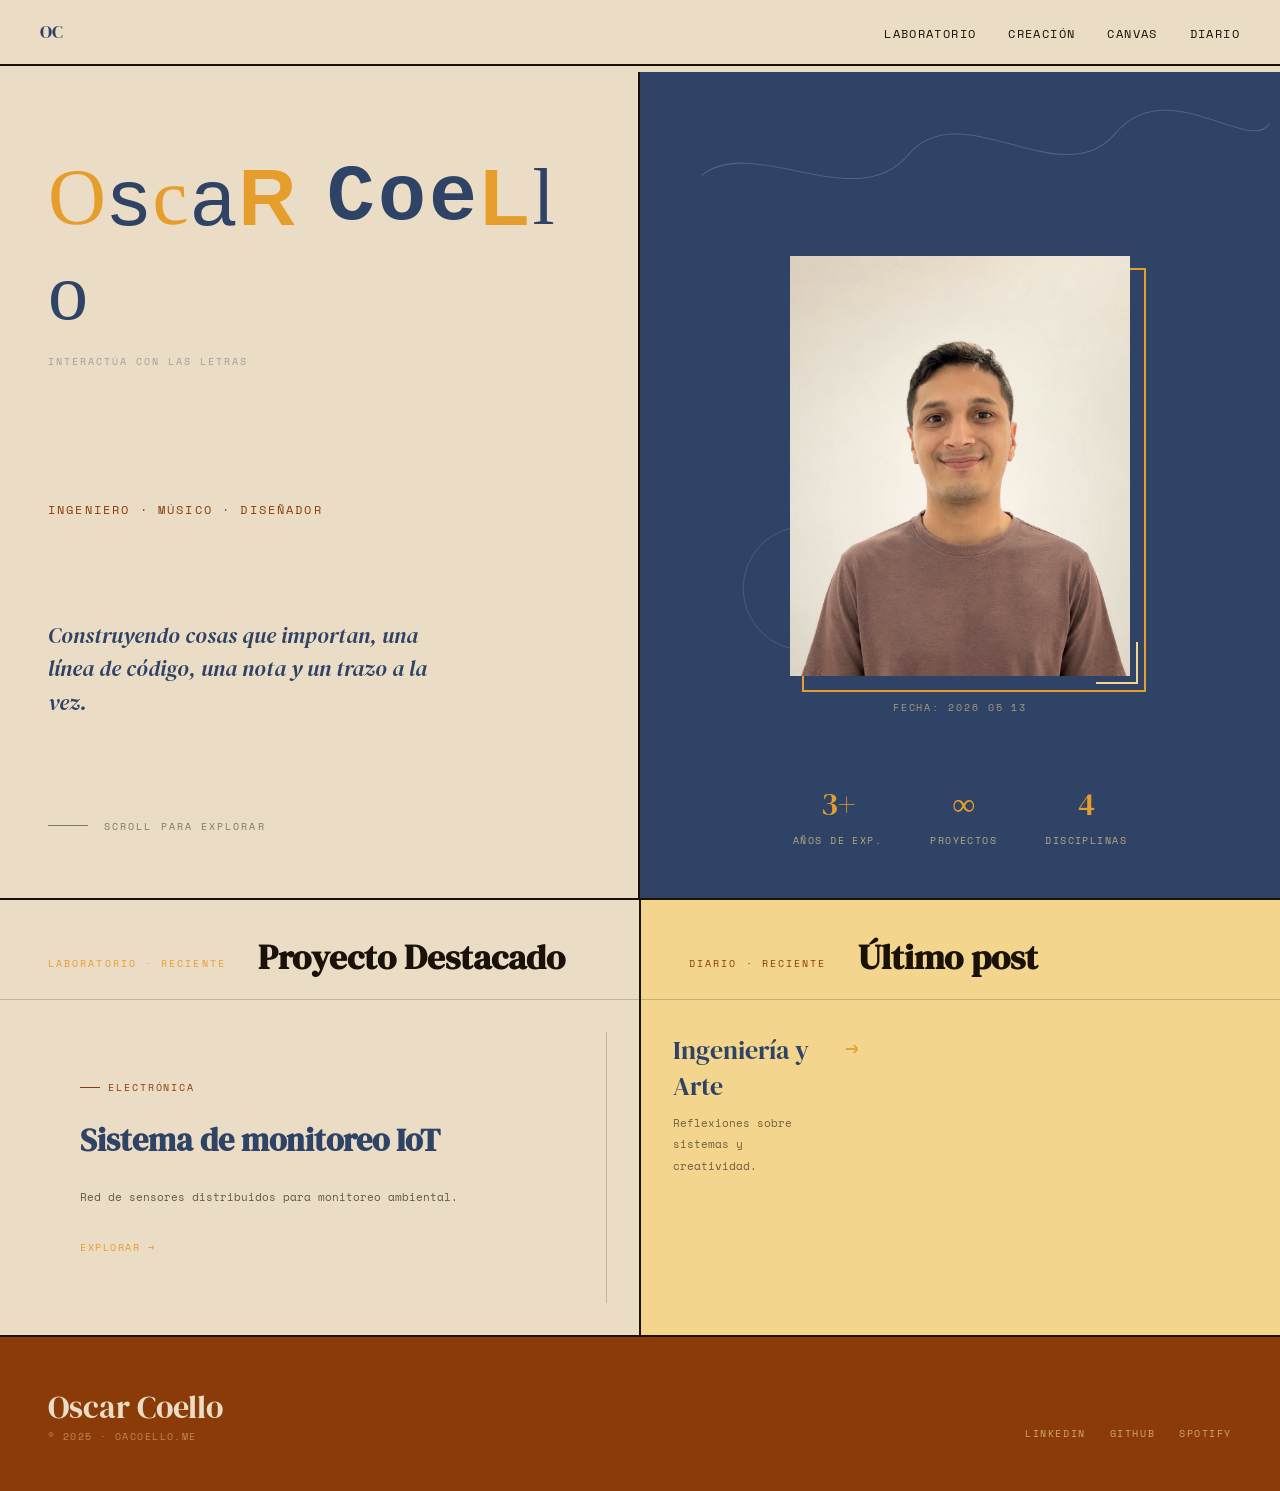
==== commit 3ffec4bf: "Cambios generales" ====
--- a/index.html
+++ b/index.html
@@ -8,573 +8,11 @@
     <link
         href="https://fonts.googleapis.com/css2?family=DM+Serif+Display:ital@0;1&family=Space+Mono:ital,wght@0,400;0,700;1,400&display=swap"
         rel="stylesheet">
-    <style>
-        :root {
-            --marigold: #E59D2C;
-            --buff: #F3D58D;
-            --pearl: #EBDDC5;
-            --police-blue: #2E4365;
-            --citrine: #8A3B08;
-            --ink: #1a1208;
-        }
-
-        * {
-            margin: 0;
-            padding: 0;
-            box-sizing: border-box;
-        }
-
-        body {
-            background: var(--pearl);
-            color: var(--ink);
-            font-family: 'Space Mono', monospace;
-            overflow-x: hidden;
-            cursor: crosshair;
-        }
-
-        /* ── NAV ── */
-        nav {
-            position: fixed;
-            top: 0;
-            left: 0;
-            right: 0;
-            z-index: 100;
-            display: flex;
-            justify-content: space-between;
-            align-items: center;
-            padding: 1.25rem 2.5rem;
-            background: var(--pearl);
-            border-bottom: 2px solid var(--ink);
-        }
-
-        .nav-logo {
-            font-family: 'DM Serif Display', serif;
-            font-size: 1.1rem;
-            letter-spacing: 0.02em;
-            color: var(--police-blue);
-        }
-
-        .nav-links {
-            display: flex;
-            gap: 2rem;
-            list-style: none;
-        }
-
-        .nav-links a {
-            font-size: 0.72rem;
-            text-transform: uppercase;
-            letter-spacing: 0.12em;
-            color: var(--ink);
-            text-decoration: none;
-            position: relative;
-            padding-bottom: 2px;
-        }
-
-        .nav-links a::after {
-            content: '';
-            position: absolute;
-            bottom: 0;
-            left: 0;
-            width: 0;
-            height: 1.5px;
-            background: var(--marigold);
-            transition: width 0.3s ease;
-        }
-
-        .nav-links a:hover::after {
-            width: 100%;
-        }
-
-        /* ── HERO ── */
-        .hero {
-            min-height: 100vh;
-            display: grid;
-            grid-template-columns: 1fr 1fr;
-            border-bottom: 2px solid var(--ink);
-            padding-top: 72px;
-        }
-
-        .hero-left {
-            padding: 5rem 3rem 4rem;
-            display: flex;
-            flex-direction: column;
-            justify-content: space-between;
-            border-right: 2px solid var(--ink);
-        }
-
-        .hero-name {
-            position: relative;
-        }
-
-        .scribble-name {
-            width: 100%;
-            max-width: 480px;
-            display: block;
-        }
-
-        .hero-tagline {
-            font-size: 0.75rem;
-            text-transform: uppercase;
-            letter-spacing: 0.18em;
-            color: var(--citrine);
-            margin-top: 2rem;
-            line-height: 1.8;
-        }
-
-        .hero-description {
-            font-family: 'DM Serif Display', serif;
-            font-size: 1.35rem;
-            line-height: 1.55;
-            color: var(--police-blue);
-            max-width: 380px;
-            font-style: italic;
-        }
-
-        .hero-scroll {
-            display: flex;
-            align-items: center;
-            gap: 1rem;
-            font-size: 0.65rem;
-            text-transform: uppercase;
-            letter-spacing: 0.2em;
-            color: var(--ink);
-            opacity: 0.5;
-        }
-
-        .scroll-line {
-            width: 40px;
-            height: 1px;
-            background: var(--ink);
-            animation: scrollPulse 2s ease-in-out infinite;
-        }
-
-        @keyframes scrollPulse {
-            0%, 100% { width: 40px; opacity: 0.5; }
-            50% { width: 70px; opacity: 1; }
-        }
-
-        .hero-right {
-            position: relative;
-            overflow: hidden;
-            background: var(--police-blue);
-            display: flex;
-            align-items: center;
-            justify-content: center;
-        }
-
-        .hero-doodle {
-            position: absolute;
-            inset: 0;
-            width: 100%;
-            height: 100%;
-            opacity: 0.2;
-        }
-
-        .hero-photo-wrap {
-            position: relative;
-            z-index: 2;
-            display: flex;
-            flex-direction: column;
-            align-items: center;
-            gap: 1.5rem;
-        }
-
-        .hero-photo-frame {
-            position: relative;
-            width: 340px;
-            height: 420px;
-        }
-
-        .hero-photo-frame::before {
-            content: '';
-            position: absolute;
-            top: 12px;
-            left: 12px;
-            width: 100%;
-            height: 100%;
-            border: 2px solid var(--marigold);
-            z-index: 0;
-        }
-
-        .hero-photo-frame::after {
-            content: '';
-            position: absolute;
-            bottom: -8px;
-            right: -8px;
-            width: 40px;
-            height: 40px;
-            border-right: 2px solid var(--buff);
-            border-bottom: 2px solid var(--buff);
-            z-index: 3;
-        }
-
-        .hero-photo {
-            position: relative;
-            z-index: 1;
-            width: 100%;
-            height: 100%;
-            object-fit: cover;
-            object-position: center top;
-            display: block;
-            filter: sepia(15%) contrast(1.05);
-        }
-
-        .hero-photo-caption {
-            font-size: 0.6rem;
-            text-transform: uppercase;
-            letter-spacing: 0.2em;
-            color: var(--buff);
-            opacity: 0.6;
-            text-align: center;
-        }
-
-        .hero-stats {
-            position: absolute;
-            bottom: 3rem;
-            left: 0;
-            right: 0;
-            display: flex;
-            justify-content: center;
-            gap: 3rem;
-            z-index: 2;
-        }
-
-        .stat { text-align: center; }
-
-        .stat-num {
-            font-family: 'DM Serif Display', serif;
-            font-size: 2rem;
-            color: var(--marigold);
-            display: block;
-        }
-
-        .stat-label {
-            font-size: 0.6rem;
-            text-transform: uppercase;
-            letter-spacing: 0.15em;
-            color: var(--buff);
-            opacity: 0.7;
-        }
-
-        /* ── SECTION STYLES ── */
-        section {
-            border-bottom: 2px solid var(--ink);
-        }
-
-        .section-header {
-            display: grid;
-            grid-template-columns: auto 1fr;
-            align-items: end;
-            padding: 2.5rem 3rem 1.5rem;
-            gap: 2rem;
-            border-bottom: 1px solid rgba(26, 18, 8, 0.2);
-        }
-
-        .section-number {
-            font-size: 0.65rem;
-            text-transform: uppercase;
-            letter-spacing: 0.2em;
-            color: var(--marigold);
-            padding-bottom: 4px;
-        }
-
-        .section-title {
-            font-family: 'DM Serif Display', serif;
-            font-size: 3.5rem;
-            line-height: 1;
-            color: var(--ink);
-            position: relative;
-            display: inline-block;
-        }
-
-        .section-title .underscribble {
-            display: block;
-            width: 100%;
-            margin-top: -4px;
-        }
-
-        /* ── PREVIEW: ÚLTIMO PROYECTO ── */
-        #preview-proyecto {
-            background: var(--pearl);
-        }
-
-        .preview-content {
-            display: grid;
-            grid-template-columns: 1fr 1fr;
-        }
-
-        .preview-info {
-            padding: 3rem;
-            border-right: 1px solid rgba(26, 18, 8, 0.2);
-            display: flex;
-            flex-direction: column;
-            gap: 1.5rem;
-        }
-
-        .preview-tag {
-            font-size: 0.6rem;
-            text-transform: uppercase;
-            letter-spacing: 0.2em;
-            color: var(--citrine);
-            display: flex;
-            align-items: center;
-            gap: 0.5rem;
-        }
-
-        .preview-tag::before {
-            content: '';
-            width: 20px;
-            height: 1px;
-            background: var(--citrine);
-            display: inline-block;
-        }
-
-        .preview-name {
-            font-family: 'DM Serif Display', serif;
-            font-size: 2rem;
-            line-height: 1.2;
-            color: var(--police-blue);
-        }
-
-        .preview-desc {
-            font-size: 0.7rem;
-            line-height: 1.9;
-            color: var(--ink);
-            opacity: 0.65;
-            max-width: 380px;
-        }
-
-        .preview-cta {
-            display: inline-flex;
-            align-items: center;
-            gap: 0.75rem;
-            font-size: 0.65rem;
-            text-transform: uppercase;
-            letter-spacing: 0.15em;
-            color: var(--marigold);
-            text-decoration: none;
-            margin-top: 0.5rem;
-            transition: gap 0.2s;
-        }
-
-        .preview-cta:hover { gap: 1.25rem; }
-
-        .preview-visual {
-            padding: 3rem;
-            display: flex;
-            align-items: center;
-            justify-content: center;
-            background: rgba(26,18,8,0.03);
-        }
-
-        .ver-todo-link {
-            display: flex;
-            align-items: center;
-            justify-content: flex-end;
-            padding: 1.25rem 3rem;
-            font-size: 0.65rem;
-            text-transform: uppercase;
-            letter-spacing: 0.2em;
-            color: var(--police-blue);
-            text-decoration: none;
-            border-top: 1px solid rgba(26,18,8,0.1);
-            transition: color 0.2s;
-            gap: 0.5rem;
-        }
-
-        .ver-todo-link:hover { color: var(--marigold); }
-
-        /* ── PREVIEW: ÚLTIMO DIARIO ── */
-        #preview-diario {
-            background: var(--buff);
-        }
-
-        #preview-diario .section-number {
-            color: var(--citrine);
-        }
-
-        .diario-preview-post {
-            display: grid;
-            grid-template-columns: 140px 1fr auto;
-            align-items: start;
-            gap: 2rem;
-            padding: 2.5rem 3rem;
-            text-decoration: none;
-            color: inherit;
-            transition: background 0.2s;
-            cursor: pointer;
-        }
-
-        .diario-preview-post:hover {
-            background: rgba(26,18,8,0.05);
-        }
-
-        .blog-date {
-            font-size: 0.65rem;
-            text-transform: uppercase;
-            letter-spacing: 0.15em;
-            color: var(--citrine);
-            padding-top: 4px;
-            line-height: 1.6;
-        }
-
-        .blog-title {
-            font-family: 'DM Serif Display', serif;
-            font-size: 1.6rem;
-            line-height: 1.3;
-            color: var(--police-blue);
-            margin-bottom: 0.5rem;
-        }
-
-        .blog-excerpt {
-            font-size: 0.7rem;
-            line-height: 1.9;
-            color: var(--ink);
-            opacity: 0.6;
-        }
-
-        .blog-arrow {
-            font-size: 1.4rem;
-            color: var(--marigold);
-            padding-top: 4px;
-            transition: transform 0.2s;
-        }
-
-        .diario-preview-post:hover .blog-arrow {
-            transform: translateX(5px);
-        }
-
-        /* ── EXPLORE GRID ── */
-        .explore-grid {
-            display: grid;
-            grid-template-columns: repeat(4, 1fr);
-            border-top: 2px solid var(--ink);
-        }
-
-        .explore-card {
-            padding: 2.5rem 2rem;
-            border-right: 1px solid rgba(26,18,8,0.2);
-            text-decoration: none;
-            color: inherit;
-            display: flex;
-            flex-direction: column;
-            gap: 1rem;
-            transition: background 0.3s;
-            position: relative;
-            overflow: hidden;
-        }
-
-        .explore-card:last-child { border-right: none; }
-
-        .explore-card:hover { background: var(--buff); }
-
-        .explore-num {
-            font-size: 0.6rem;
-            text-transform: uppercase;
-            letter-spacing: 0.2em;
-            color: var(--marigold);
-        }
-
-        .explore-label {
-            font-family: 'DM Serif Display', serif;
-            font-size: 1.5rem;
-            color: var(--police-blue);
-        }
-
-        .explore-desc {
-            font-size: 0.65rem;
-            line-height: 1.8;
-            color: var(--ink);
-            opacity: 0.55;
-        }
-
-        .explore-arrow {
-            font-size: 1rem;
-            color: var(--marigold);
-            margin-top: auto;
-            transition: transform 0.2s;
-        }
-
-        .explore-card:hover .explore-arrow {
-            transform: translateX(4px);
-        }
-
-        /* ── FOOTER ── */
-        footer {
-            background: var(--citrine);
-            padding: 3rem;
-            display: grid;
-            grid-template-columns: 1fr auto;
-            align-items: end;
-            gap: 2rem;
-        }
-
-        .footer-name {
-            font-family: 'DM Serif Display', serif;
-            font-size: 2rem;
-            color: var(--pearl);
-        }
-
-        .footer-links {
-            display: flex;
-            gap: 1.5rem;
-            list-style: none;
-        }
-
-        .footer-links a {
-            font-size: 0.65rem;
-            text-transform: uppercase;
-            letter-spacing: 0.15em;
-            color: var(--buff);
-            text-decoration: none;
-            opacity: 0.7;
-            transition: opacity 0.2s;
-        }
-
-        .footer-links a:hover { opacity: 1; }
-
-        .footer-copy {
-            grid-column: 1;
-            font-size: 0.6rem;
-            color: var(--buff);
-            opacity: 0.5;
-            text-transform: uppercase;
-            letter-spacing: 0.15em;
-            margin-top: 1rem;
-        }
-
-        /* ── ANIMATIONS ── */
-        @keyframes fadeUp {
-            from { opacity: 0; transform: translateY(20px); }
-            to { opacity: 1; transform: translateY(0); }
-        }
-
-        .hero-left > * { animation: fadeUp 0.7s ease both; }
-        .hero-left > *:nth-child(1) { animation-delay: 0.1s; }
-        .hero-left > *:nth-child(2) { animation-delay: 0.25s; }
-        .hero-left > *:nth-child(3) { animation-delay: 0.4s; }
-        .hero-left > *:nth-child(4) { animation-delay: 0.55s; }
-
-        /* ── MOBILE ── */
-        @media (max-width: 768px) {
-            .hero { grid-template-columns: 1fr; }
-            .hero-right { min-height: 60vw; }
-            .hero-photo-frame { width: 220px; height: 270px; }
-            .preview-content { grid-template-columns: 1fr; }
-            .preview-visual { display: none; }
-            .explore-grid { grid-template-columns: 1fr 1fr; }
-            .diario-preview-post { grid-template-columns: 1fr; gap: 0.5rem; }
-            .blog-date { display: none; }
-            .section-title { font-size: 2.5rem; }
-            .nav-links { display: none; }
-            footer { grid-template-columns: 1fr; }
-        }
-    </style>
+    <link rel="stylesheet" href="style.css">
 </head>
 
 <body>
 
-    <!-- NAV -->
     <nav>
         <span class="nav-logo">OC</span>
         <ul class="nav-links">
@@ -585,65 +23,71 @@
         </ul>
     </nav>
 
-    <!-- HERO -->
     <section class="hero">
         <div class="hero-left">
-            <div class="hero-name">
-                <svg class="scribble-name" viewBox="0 0 480 140" fill="none" xmlns="http://www.w3.org/2000/svg">
-                    <!-- O -->
-                    <path d="M12 50 C8 20, 30 8, 54 10 C78 12, 96 28, 94 54 C92 80, 72 98, 48 96 C24 94, 6 80, 10 54"
-                        stroke="#2E4365" stroke-width="5.5" stroke-linecap="round" fill="none" />
-                    <path d="M14 52 C11 24, 32 10, 55 12 C78 14, 94 32, 92 56 C90 78, 70 96, 47 94 C23 92, 8 78, 12 52"
-                        stroke="#E59D2C" stroke-width="1.5" stroke-linecap="round" fill="none" opacity="0.5" />
-                    <!-- s -->
-                    <path d="M106 72 C102 58, 108 46, 120 45 C132 44, 138 52, 132 60 C126 68, 112 66, 110 75 C108 84, 116 92, 130 90"
-                        stroke="#2E4365" stroke-width="5" stroke-linecap="round" fill="none" />
-                    <path d="M108 72 C104 59, 110 47, 122 46" stroke="#8A3B08" stroke-width="1.5" stroke-linecap="round" fill="none" opacity="0.6" />
-                    <!-- c -->
-                    <path d="M162 56 C154 40, 140 36, 132 44 C122 54, 122 72, 132 80 C140 88, 156 84, 162 72"
-                        stroke="#2E4365" stroke-width="5" stroke-linecap="round" fill="none" />
-                    <path d="M164 58 C156 42, 142 38, 134 46" stroke="#E59D2C" stroke-width="1.5" stroke-linecap="round" fill="none" opacity="0.5" />
-                    <!-- a -->
-                    <path d="M194 90 C194 70, 200 44, 216 44 C232 44, 234 58, 234 74 L234 90"
-                        stroke="#2E4365" stroke-width="5" stroke-linecap="round" fill="none" />
-                    <path d="M194 68 C204 64, 224 64, 234 68" stroke="#2E4365" stroke-width="3" stroke-linecap="round" fill="none" opacity="0.5" />
-                    <!-- r -->
-                    <path d="M254 90 L254 48 C254 48, 258 40, 276 44" stroke="#2E4365" stroke-width="5" stroke-linecap="round" fill="none" />
-                    <!-- (space) -->
-                    <!-- C -->
-                    <path d="M320 30 C308 18, 290 18, 282 32 C274 46, 276 72, 286 84 C296 96, 314 96, 322 84"
-                        stroke="#2E4365" stroke-width="5.5" stroke-linecap="round" fill="none" />
-                    <path d="M322 32 C310 20, 294 22, 286 36" stroke="#E59D2C" stroke-width="1.5" stroke-linecap="round" fill="none" opacity="0.5" />
-                    <!-- o -->
-                    <path d="M352 64 C352 46, 362 36, 376 36 C390 36, 400 46, 400 64 C400 82, 390 92, 376 92 C362 92, 352 82, 352 64Z"
-                        stroke="#2E4365" stroke-width="5" stroke-linecap="round" fill="none" />
-                    <!-- e -->
-                    <path d="M412 64 C412 48, 420 38, 434 38 C448 38, 456 50, 454 64 L412 64"
-                        stroke="#2E4365" stroke-width="5" stroke-linecap="round" fill="none" />
-                    <path d="M412 64 C414 78, 422 90, 436 90 C446 90, 452 84, 454 76"
-                        stroke="#2E4365" stroke-width="5" stroke-linecap="round" fill="none" />
-                    <!-- l -->
-                    <path d="M468 20 L468 90" stroke="#2E4365" stroke-width="5" stroke-linecap="round" fill="none" />
-                    <path d="M458 24 L458 88" stroke="#8A3B08" stroke-width="1.5" stroke-linecap="round" fill="none" opacity="0.5" />
-                    <!-- o -->
-                    <path d="M470 64 C470 52, 478 42, 490 42 C502 42, 510 52, 510 64 C510 76, 502 86, 490 86 C478 86, 470 76, 470 64Z"
-                        stroke="#2E4365" stroke-width="5" stroke-linecap="round" fill="none" />
-                    <!-- scribble underline -->
-                    <path d="M10 118 C60 112, 120 122, 180 116 C240 110, 300 122, 360 118 C400 115, 440 120, 510 116"
-                        stroke="#E59D2C" stroke-width="2.5" stroke-linecap="round" fill="none" />
-                    <path d="M10 124 C80 128, 160 120, 240 126 C320 132, 400 122, 510 126" stroke="#8A3B08"
-                        stroke-width="1" stroke-linecap="round" fill="none" opacity="0.5" />
-                    <!-- decorative dots -->
-                    <circle cx="22" cy="22" r="3" fill="#E59D2C" opacity="0.4" />
-                    <circle cx="470" cy="26" r="4" fill="#8A3B08" opacity="0.3" />
-                    <path d="M260 112 L268 104 M264 112 L260 104" stroke="#E59D2C" stroke-width="2" stroke-linecap="round" />
-                </svg>
-            </div>
+<div class="hero-name">
+    <div id="name-container">
+        </div>
+    
+    <div class="controls">
+        Interactúa con las letras
+    </div>
+</div>
 
+<script>
+    const name = "Oscar Coello";
+    const container = document.getElementById('name-container');
+    const numStyles = 6; 
+    
+    name.split('').forEach((char, index) => {
+        if (char === ' ') {
+            const space = document.createElement('div');
+            space.className = 'space';
+            container.appendChild(space);
+            return;
+        }
+
+        const span = document.createElement('span');
+        span.textContent = char;
+        span.className = 'letter';
+        
+        const initialStyle = Math.floor(Math.random() * numStyles);
+        span.classList.add(`style-${initialStyle}`);
+        span.dataset.styleIndex = initialStyle;
+
+        span.addEventListener('mouseenter', () => changeStyle(span));
+        span.addEventListener('click', () => changeStyle(span));
+        
+        container.appendChild(span);
+    });
+
+    function changeStyle(el) {
+        let currentIndex = parseInt(el.dataset.styleIndex);
+        let nextIndex = (currentIndex + 1) % numStyles;
+        
+        el.classList.remove(`style-${currentIndex}`);
+        el.classList.add(`style-${nextIndex}`);
+        el.dataset.styleIndex = nextIndex;
+
+        el.style.transition = 'none';
+        el.style.transform = 'scale(1.3) rotate(10deg)';
+        setTimeout(() => {
+            el.style.transition = 'all 0.5s cubic-bezier(0.34, 1.56, 0.64, 1)';
+            el.style.transform = '';
+        }, 50);
+    }
+
+    function autoAnimate() {
+        const letters = document.querySelectorAll('.letter');
+        const randomLetter = letters[Math.floor(Math.random() * letters.length)];
+        if (randomLetter) changeStyle(randomLetter);
+        setTimeout(autoAnimate, Math.random() * 1500 + 500);
+    }
+
+    window.addEventListener('load', autoAnimate);
+</script>
             <p class="hero-tagline">Ingeniero · Músico · Diseñador</p>
-
             <p class="hero-description">Construyendo cosas que importan, una línea de código, una nota y un trazo a la vez.</p>
-
             <div class="hero-scroll">
                 <div class="scroll-line"></div>
                 Scroll para explorar
@@ -652,172 +96,65 @@
 
         <div class="hero-right">
             <svg class="hero-doodle" viewBox="0 0 600 800" fill="none" xmlns="http://www.w3.org/2000/svg">
-                <path d="M50 100 C100 60, 200 140, 250 80 C300 20, 400 120, 450 60 C500 0, 580 80, 600 50"
-                    stroke="#EBDDC5" stroke-width="1" fill="none" />
-                <path d="M0 200 C80 160, 160 240, 240 180 C320 120, 400 200, 480 160 C540 130, 600 180, 620 150"
-                    stroke="#EBDDC5" stroke-width="1" fill="none" />
-                <path d="M30 350 C100 300, 200 400, 280 340" stroke="#EBDDC5" stroke-width="0.8" fill="none" />
+                <path d="M50 100 C100 60, 200 140, 250 80 C300 20, 400 120, 450 60 C500 0, 580 80, 600 50" stroke="#EBDDC5" stroke-width="1" fill="none" />
                 <circle cx="150" cy="500" r="60" stroke="#EBDDC5" stroke-width="0.8" fill="none" />
-                <circle cx="152" cy="502" r="80" stroke="#EBDDC5" stroke-width="0.5" fill="none" />
-                <path d="M400 400 L440 360 L480 400 L440 440Z" stroke="#EBDDC5" stroke-width="0.8" fill="none" />
-                <path d="M300 600 C350 580, 420 620, 450 590 C480 560, 520 600, 560 570" stroke="#EBDDC5" stroke-width="0.8" fill="none" />
-                <path d="M100 700 C130 680, 170 720, 200 690" stroke="#EBDDC5" stroke-width="0.8" fill="none" />
-                <path d="M80 80 L90 70 M85 80 L80 70" stroke="#E59D2C" stroke-width="1.5" stroke-linecap="round" />
-                <path d="M500 300 L510 290 M505 300 L500 290" stroke="#F3D58D" stroke-width="1.5" stroke-linecap="round" />
-                <path d="M350 150 C360 130, 380 150, 370 170" stroke="#F3D58D" stroke-width="1" fill="none" />
             </svg>
-
             <div class="hero-photo-wrap">
                 <div class="hero-photo-frame">
                     <img class="hero-photo" src="images/profilepicture.jpg" alt="Foto de Oscar Coello">
                 </div>
                 <span class="hero-photo-caption">Fecha: 2026 05 13</span>
             </div>
-
             <div class="hero-stats">
-                <div class="stat">
-                    <span class="stat-num">3+</span>
-                    <span class="stat-label">Años de exp.</span>
-                </div>
-                <div class="stat">
-                    <span class="stat-num">∞</span>
-                    <span class="stat-label">Proyectos</span>
-                </div>
-                <div class="stat">
-                    <span class="stat-num">4</span>
-                    <span class="stat-label">Disciplinas</span>
-                </div>
+                <div class="stat"><span class="stat-num">3+</span><span class="stat-label">Años de exp.</span></div>
+                <div class="stat"><span class="stat-num">∞</span><span class="stat-label">Proyectos</span></div>
+                <div class="stat"><span class="stat-num">4</span><span class="stat-label">Disciplinas</span></div>
             </div>
         </div>
     </section>
 
-    <!-- ÚLTIMO PROYECTO -->
+    <div class="desktop-row">
     <section id="preview-proyecto">
         <div class="section-header">
             <span class="section-number">Laboratorio · Reciente</span>
-            <h2 class="section-title">
-                Proyecto Destacado
-                <svg class="underscribble" viewBox="0 0 320 16" fill="none" height="12">
-                    <path d="M2 8 C40 4, 100 12, 160 7 C220 2, 280 10, 318 7" stroke="#E59D2C" stroke-width="2.5"
-                        stroke-linecap="round" />
-                </svg>
-            </h2>
+            <h2 class="section-title">Proyecto Destacado</h2>
         </div>
-        <div class="preview-content">
+        <div class="preview-content-simple">
             <div class="preview-info">
                 <div class="preview-tag">Electrónica</div>
                 <h3 class="preview-name">Sistema de monitoreo IoT</h3>
-                <p class="preview-desc">Red de sensores distribuidos para monitoreo ambiental en tiempo real con visualización de datos. Un proyecto que mezcla hardware embebido, redes de comunicación y visualización interactiva.</p>
-                <a class="preview-cta" href="laboratorio.html">Ver todos los proyectos →</a>
-            </div>
-            <div class="preview-visual">
-                <svg viewBox="0 0 300 240" width="280" fill="none">
-                    <!-- IoT network visualization -->
-                    <circle cx="150" cy="120" r="28" stroke="#2E4365" stroke-width="1.5" />
-                    <circle cx="150" cy="120" r="50" stroke="#2E4365" stroke-width="0.8" opacity="0.4" stroke-dasharray="4 4"/>
-                    <circle cx="150" cy="120" r="75" stroke="#E59D2C" stroke-width="0.6" opacity="0.3" stroke-dasharray="3 6"/>
-                    <!-- Nodes -->
-                    <circle cx="60" cy="60" r="8" stroke="#8A3B08" stroke-width="1.5" fill="none"/>
-                    <circle cx="240" cy="55" r="8" stroke="#8A3B08" stroke-width="1.5" fill="none"/>
-                    <circle cx="55" cy="185" r="8" stroke="#8A3B08" stroke-width="1.5" fill="none"/>
-                    <circle cx="245" cy="190" r="8" stroke="#8A3B08" stroke-width="1.5" fill="none"/>
-                    <circle cx="150" cy="25" r="6" stroke="#E59D2C" stroke-width="1.5" fill="none"/>
-                    <!-- Connections -->
-                    <line x1="60" y1="60" x2="150" y2="120" stroke="#2E4365" stroke-width="0.8" opacity="0.5"/>
-                    <line x1="240" y1="55" x2="150" y2="120" stroke="#2E4365" stroke-width="0.8" opacity="0.5"/>
-                    <line x1="55" y1="185" x2="150" y2="120" stroke="#2E4365" stroke-width="0.8" opacity="0.5"/>
-                    <line x1="245" y1="190" x2="150" y2="120" stroke="#2E4365" stroke-width="0.8" opacity="0.5"/>
-                    <line x1="150" y1="25" x2="150" y2="120" stroke="#E59D2C" stroke-width="0.8" opacity="0.5"/>
-                    <!-- Center dot -->
-                    <circle cx="150" cy="120" r="6" fill="#E59D2C" opacity="0.8"/>
-                    <!-- Data pulse -->
-                    <circle cx="150" cy="120" r="14" stroke="#E59D2C" stroke-width="1" opacity="0.3">
-                        <animate attributeName="r" values="14;28;14" dur="2s" repeatCount="indefinite"/>
-                        <animate attributeName="opacity" values="0.3;0;0.3" dur="2s" repeatCount="indefinite"/>
-                    </circle>
-                </svg>
+                <p class="preview-desc">Red de sensores distribuidos para monitoreo ambiental.</p>
+                <a class="preview-cta" href="laboratorio.html">Explorar →</a>
             </div>
         </div>
     </section>
 
-    <!-- ÚLTIMO DIARIO -->
     <section id="preview-diario">
         <div class="section-header">
             <span class="section-number">Diario · Reciente</span>
-            <h2 class="section-title">
-                Último post
-                <svg class="underscribble" viewBox="0 0 280 16" fill="none" height="12">
-                    <path d="M2 11 C40 5, 90 14, 140 9 C190 6, 230 11, 278 9" stroke="#2E4365" stroke-width="2.5"
-                        stroke-linecap="round" />
-                </svg>
-            </h2>
+            <h2 class="section-title">Último post</h2>
         </div>
         <a class="diario-preview-post" href="diario.html">
-            <div class="blog-date">Mayo 2025<br />Nota #03</div>
             <div>
-                <div class="blog-title">Cuando la ingeniería se vuelve arte</div>
-                <div class="blog-excerpt">Reflexiones sobre el punto de encuentro entre los sistemas técnicos y la expresión creativa. Un ensayo sobre disciplinas que se rozan y se enriquecen mutuamente.</div>
+                <div class="blog-title">Ingeniería y Arte</div>
+                <div class="blog-excerpt">Reflexiones sobre sistemas y creatividad.</div>
             </div>
             <div class="blog-arrow">→</div>
         </a>
-        <a class="ver-todo-link" href="diario.html">Ver todas las entradas →</a>
     </section>
+</div>
 
-    <!-- EXPLORAR -->
-    <section style="border-bottom: none;">
-        <div class="section-header" style="border-bottom: 2px solid var(--ink);">
-            <span class="section-number">Explorar</span>
-            <h2 class="section-title" style="font-size:2rem;">Todo el trabajo</h2>
-        </div>
-        <div class="explore-grid">
-            <a class="explore-card" href="laboratorio.html">
-                <span class="explore-num">01</span>
-                <div class="explore-label">Laboratorio</div>
-                <div class="explore-desc">Proyectos de ingeniería, electrónica, software e investigación.</div>
-                <div class="explore-arrow">→</div>
-            </a>
-            <a class="explore-card" href="creacion.html">
-                <span class="explore-num">02</span>
-                <div class="explore-label">Creación</div>
-                <div class="explore-desc">Música producida de forma independiente. EP, sessions y loops.</div>
-                <div class="explore-arrow">→</div>
-            </a>
-            <a class="explore-card" href="canvas.html">
-                <span class="explore-num">03</span>
-                <div class="explore-label">Canvas</div>
-                <div class="explore-desc">Diseño visual, branding, identidad y comunicación.</div>
-                <div class="explore-arrow">→</div>
-            </a>
-            <a class="explore-card" href="diario.html">
-                <span class="explore-num">04</span>
-                <div class="explore-label">Diario</div>
-                <div class="explore-desc">Notas, reflexiones y aprendizajes del proceso.</div>
-                <div class="explore-arrow">→</div>
-            </a>
-        </div>
-    </section>
-
-    <!-- FOOTER -->
     <footer>
         <div>
             <div class="footer-name">Oscar Coello</div>
             <div class="footer-copy">© 2025 · oacoello.me</div>
         </div>
         <ul class="footer-links">
-            <li><a href="https://oacoello.me">Web</a></li>
             <li><a href="#">LinkedIn</a></li>
             <li><a href="#">GitHub</a></li>
             <li><a href="#">Spotify</a></li>
         </ul>
     </footer>
 
-    <script>
-        const waveBars = document.querySelectorAll('.wave-bar');
-        waveBars.forEach((bar, i) => {
-            bar.style.animationDelay = `${i * 0.1}s`;
-            bar.style.animationDuration = `${1.2 + Math.random() * 0.8}s`;
-        });
-    </script>
 </body>
-
-</html>
+</html>
--- a/style.css
+++ b/style.css
@@ -0,0 +1,655 @@
+:root {
+    --marigold: #E59D2C;
+    --buff: #F3D58D;
+    --pearl: #EBDDC5;
+    --police-blue: #2E4365;
+    --citrine: #8A3B08;
+    --ink: #1a1208;
+}
+
+* {
+    margin: 0;
+    padding: 0;
+    box-sizing: border-box;
+}
+
+body {
+    background: var(--pearl);
+    color: var(--ink);
+    font-family: 'Space Mono', monospace;
+    overflow-x: hidden;
+    cursor: crosshair;
+}
+
+/* ── NAV ── */
+nav {
+    position: fixed;
+    top: 0;
+    left: 0;
+    right: 0;
+    z-index: 100;
+    display: flex;
+    justify-content: space-between;
+    align-items: center;
+    padding: 1.25rem 2.5rem;
+    background: var(--pearl);
+    border-bottom: 2px solid var(--ink);
+}
+
+.nav-logo {
+    font-family: 'DM Serif Display', serif;
+    font-size: 1.1rem;
+    letter-spacing: 0.02em;
+    color: var(--police-blue);
+}
+
+.nav-links {
+    display: flex;
+    gap: 2rem;
+    list-style: none;
+}
+
+.nav-links a {
+    font-size: 0.72rem;
+    text-transform: uppercase;
+    letter-spacing: 0.12em;
+    color: var(--ink);
+    text-decoration: none;
+    position: relative;
+    padding-bottom: 2px;
+}
+
+.nav-links a::after {
+    content: '';
+    position: absolute;
+    bottom: 0;
+    left: 0;
+    width: 0;
+    height: 1.5px;
+    background: var(--marigold);
+    transition: width 0.3s ease;
+}
+
+.nav-links a:hover::after {
+    width: 100%;
+}
+
+/* ── HERO ── */
+.hero {
+    min-height: 100vh;
+    display: grid;
+    grid-template-columns: 1fr 1fr;
+    border-bottom: 2px solid var(--ink);
+    padding-top: 72px;
+}
+
+.hero-left {
+    padding: 5rem 3rem 4rem;
+    display: flex;
+    flex-direction: column;
+    justify-content: space-between;
+    border-right: 2px solid var(--ink);
+}
+
+.hero-name {
+    position: relative;
+}
+
+.scribble-name {
+    width: 100%;
+    max-width: 480px;
+    display: block;
+}
+
+.hero-tagline {
+    font-size: 0.75rem;
+    text-transform: uppercase;
+    letter-spacing: 0.18em;
+    color: var(--citrine);
+    margin-top: 2rem;
+    line-height: 1.8;
+}
+
+.hero-description {
+    font-family: 'DM Serif Display', serif;
+    font-size: 1.35rem;
+    line-height: 1.55;
+    color: var(--police-blue);
+    max-width: 380px;
+    font-style: italic;
+}
+
+.hero-scroll {
+    display: flex;
+    align-items: center;
+    gap: 1rem;
+    font-size: 0.65rem;
+    text-transform: uppercase;
+    letter-spacing: 0.2em;
+    color: var(--ink);
+    opacity: 0.5;
+}
+
+.scroll-line {
+    width: 40px;
+    height: 1px;
+    background: var(--ink);
+    animation: scrollPulse 2s ease-in-out infinite;
+}
+
+@keyframes scrollPulse {
+    0%, 100% { width: 40px; opacity: 0.5; }
+    50% { width: 70px; opacity: 1; }
+}
+
+.hero-right {
+    position: relative;
+    overflow: hidden;
+    background: var(--police-blue);
+    display: flex;
+    align-items: center;
+    justify-content: center;
+}
+
+.hero-doodle {
+    position: absolute;
+    inset: 0;
+    width: 100%;
+    height: 100%;
+    opacity: 0.2;
+}
+
+.hero-photo-wrap {
+    position: relative;
+    z-index: 2;
+    display: flex;
+    flex-direction: column;
+    align-items: center;
+    gap: 1.5rem;
+}
+
+.hero-photo-frame {
+    position: relative;
+    width: 340px;
+    height: 420px;
+}
+
+.hero-photo-frame::before {
+    content: '';
+    position: absolute;
+    top: 12px;
+    left: 12px;
+    width: 100%;
+    height: 100%;
+    border: 2px solid var(--marigold);
+    z-index: 0;
+}
+
+.hero-photo-frame::after {
+    content: '';
+    position: absolute;
+    bottom: -8px;
+    right: -8px;
+    width: 40px;
+    height: 40px;
+    border-right: 2px solid var(--buff);
+    border-bottom: 2px solid var(--buff);
+    z-index: 3;
+}
+
+.hero-photo {
+    position: relative;
+    z-index: 1;
+    width: 100%;
+    height: 100%;
+    object-fit: cover;
+    object-position: center top;
+    display: block;
+    filter: sepia(15%) contrast(1.05);
+}
+
+.hero-photo-caption {
+    font-size: 0.6rem;
+    text-transform: uppercase;
+    letter-spacing: 0.2em;
+    color: var(--buff);
+    opacity: 0.6;
+    text-align: center;
+}
+
+.hero-stats {
+    position: absolute;
+    bottom: 3rem;
+    left: 0;
+    right: 0;
+    display: flex;
+    justify-content: center;
+    gap: 3rem;
+    z-index: 2;
+}
+
+.stat { text-align: center; }
+
+.stat-num {
+    font-family: 'DM Serif Display', serif;
+    font-size: 2rem;
+    color: var(--marigold);
+    display: block;
+}
+
+.stat-label {
+    font-size: 0.6rem;
+    text-transform: uppercase;
+    letter-spacing: 0.15em;
+    color: var(--buff);
+    opacity: 0.7;
+}
+
+/* ── SECTIONS ── */
+section {
+    border-bottom: 2px solid var(--ink);
+}
+
+.section-header {
+    display: grid;
+    grid-template-columns: auto 1fr;
+    align-items: end;
+    padding: 2.5rem 3rem 1.5rem;
+    gap: 2rem;
+    border-bottom: 1px solid rgba(26, 18, 8, 0.2);
+}
+
+.section-number {
+    font-size: 0.65rem;
+    text-transform: uppercase;
+    letter-spacing: 0.2em;
+    color: var(--marigold);
+    padding-bottom: 4px;
+}
+
+.section-title {
+    font-family: 'DM Serif Display', serif;
+    font-size: 3.5rem;
+    line-height: 1;
+    color: var(--ink);
+    position: relative;
+    display: inline-block;
+}
+
+.section-title .underscribble {
+    display: block;
+    width: 100%;
+    margin-top: -4px;
+}
+
+/* ── PREVIEWS ── */
+#preview-proyecto { background: var(--pearl); }
+.preview-content { display: grid; grid-template-columns: 1fr 1fr; }
+.preview-info {
+    padding: 3rem;
+    border-right: 1px solid rgba(26, 18, 8, 0.2);
+    display: flex;
+    flex-direction: column;
+    gap: 1.5rem;
+}
+
+.preview-tag {
+    font-size: 0.6rem;
+    text-transform: uppercase;
+    letter-spacing: 0.2em;
+    color: var(--citrine);
+    display: flex;
+    align-items: center;
+    gap: 0.5rem;
+}
+
+.preview-tag::before {
+    content: '';
+    width: 20px;
+    height: 1px;
+    background: var(--citrine);
+}
+
+.preview-name {
+    font-family: 'DM Serif Display', serif;
+    font-size: 2rem;
+    color: var(--police-blue);
+}
+
+.preview-desc {
+    font-size: 0.7rem;
+    line-height: 1.9;
+    color: var(--ink);
+    opacity: 0.65;
+    max-width: 380px;
+}
+
+.preview-cta {
+    display: inline-flex;
+    align-items: center;
+    gap: 0.75rem;
+    font-size: 0.65rem;
+    text-transform: uppercase;
+    letter-spacing: 0.15em;
+    color: var(--marigold);
+    text-decoration: none;
+    margin-top: 0.5rem;
+    transition: gap 0.2s;
+}
+
+.preview-cta:hover { gap: 1.25rem; }
+
+.preview-visual {
+    padding: 3rem;
+    display: flex;
+    align-items: center;
+    justify-content: center;
+    background: rgba(26,18,8,0.03);
+}
+
+/* ── BLOG PREVIEW ── */
+#preview-diario { background: var(--buff); }
+#preview-diario .section-number { color: var(--citrine); }
+
+.diario-preview-post {
+    display: grid;
+    grid-template-columns: 140px 1fr auto;
+    align-items: start;
+    gap: 2rem;
+    padding: 2.5rem 3rem;
+    text-decoration: none;
+    color: inherit;
+    transition: background 0.2s;
+}
+
+.diario-preview-post:hover { background: rgba(26, 18, 8, 0.05); }
+
+.blog-date {
+    font-size: 0.65rem;
+    text-transform: uppercase;
+    letter-spacing: 0.15em;
+    color: var(--citrine);
+    line-height: 1.6;
+}
+
+.blog-title {
+    font-family: 'DM Serif Display', serif;
+    font-size: 1.6rem;
+    color: var(--police-blue);
+    margin-bottom: 0.5rem;
+}
+
+.blog-excerpt {
+    font-size: 0.7rem;
+    line-height: 1.9;
+    color: var(--ink);
+    opacity: 0.6;
+}
+
+.blog-arrow {
+    font-size: 1.4rem;
+    color: var(--marigold);
+    transition: transform 0.2s;
+}
+
+.diario-preview-post:hover .blog-arrow { transform: translateX(5px); }
+
+.ver-todo-link {
+    display: flex;
+    align-items: center;
+    justify-content: flex-end;
+    padding: 1.25rem 3rem;
+    font-size: 0.65rem;
+    text-transform: uppercase;
+    letter-spacing: 0.2em;
+    color: var(--police-blue);
+    text-decoration: none;
+    border-top: 1px solid rgba(26,18,8,0.1);
+}
+
+/* ── EXPLORE GRID ── */
+.explore-grid {
+    display: grid;
+    grid-template-columns: repeat(4, 1fr);
+    border-top: 2px solid var(--ink);
+}
+
+.explore-card {
+    padding: 2.5rem 2rem;
+    border-right: 1px solid rgba(26, 18, 8, 0.2);
+    text-decoration: none;
+    color: inherit;
+    display: flex;
+    flex-direction: column;
+    gap: 1rem;
+    transition: background 0.3s;
+}
+
+.explore-card:last-child { border-right: none; }
+.explore-card:hover { background: var(--buff); }
+
+.explore-num {
+    font-size: 0.6rem;
+    text-transform: uppercase;
+    letter-spacing: 0.2em;
+    color: var(--marigold);
+}
+
+.explore-label {
+    font-family: 'DM Serif Display', serif;
+    font-size: 1.5rem;
+    color: var(--police-blue);
+}
+
+.explore-desc {
+    font-size: 0.65rem;
+    line-height: 1.8;
+    color: var(--ink);
+    opacity: 0.55;
+}
+
+.explore-arrow {
+    font-size: 1rem;
+    color: var(--marigold);
+    margin-top: auto;
+}
+
+/* ── FOOTER ── */
+footer {
+    background: var(--citrine);
+    padding: 3rem;
+    display: grid;
+    grid-template-columns: 1fr auto;
+    align-items: end;
+    gap: 2rem;
+}
+
+.footer-name {
+    font-family: 'DM Serif Display', serif;
+    font-size: 2rem;
+    color: var(--pearl);
+}
+
+.footer-links {
+    display: flex;
+    gap: 1.5rem;
+    list-style: none;
+}
+
+.footer-links a {
+    font-size: 0.65rem;
+    text-transform: uppercase;
+    letter-spacing: 0.15em;
+    color: var(--buff);
+    text-decoration: none;
+    opacity: 0.7;
+}
+
+.footer-copy {
+    grid-column: 1;
+    font-size: 0.6rem;
+    color: var(--buff);
+    opacity: 0.5;
+    text-transform: uppercase;
+    letter-spacing: 0.15em;
+}
+
+/* ── MOBILE ── */
+@media (max-width: 768px) {
+    .hero { grid-template-columns: 1fr; }
+    .hero-right { min-height: 60vw; }
+    .hero-photo-frame { width: 220px; height: 270px; }
+    .preview-content { grid-template-columns: 1fr; }
+    .preview-visual { display: none; }
+    .explore-grid { grid-template-columns: 1fr 1fr; }
+    .diario-preview-post { grid-template-columns: 1fr; gap: 0.5rem; }
+    .blog-date { display: none; }
+    .section-title { font-size: 2.5rem; }
+    .nav-links { display: none; }
+    footer { grid-template-columns: 1fr; }
+}
+
+/* ── FILA PARA ESCRITORIO ── */
+.desktop-row {
+    display: flex;
+    width: 100%;
+}
+
+.desktop-row section {
+    flex: 1; /* Hace que ambas ocupen el mismo ancho */
+    border-bottom: 2px solid var(--ink);
+}
+
+/* Ajuste de bordes internos para que no se dupliquen */
+#preview-proyecto {
+    border-right: 2px solid var(--ink);
+}
+
+/* Ajustes de espaciado interno para que quepan bien a la par */
+.preview-content-simple, .diario-preview-post {
+    padding: 2rem;
+}
+
+.section-title {
+    font-size: 2.2rem; /* Reducido un poco para que no choque en pantallas medianas */
+}
+
+/* ── RESPONSIVE (MÓVIL) ── */
+@media (max-width: 768px) {
+    .desktop-row {
+        flex-direction: column; /* Se apilan uno abajo del otro */
+    }
+    
+    #preview-proyecto {
+        border-right: none;
+        border-bottom: 2px solid var(--ink);
+    }
+    
+    .section-title {
+        font-size: 2.5rem;
+    }
+}
+
+/* Importar fuentes necesarias para la animación */
+@import url('https://fonts.googleapis.com/css2?family=Supermercado+One&family=Inconsolata:wght@700&family=Josefin+Sans:wght@300;700&display=swap');
+
+.hero-name {
+    min-height: 160px; /* Evita saltos de contenido al cargar */
+    display: flex;
+    flex-direction: column;
+    justify-content: center;
+}
+
+#name-container {
+    display: flex;
+    flex-wrap: wrap;
+    gap: 0.2rem;
+    perspective: 1000px;
+}
+
+.letter {
+    display: inline-block;
+    font-size: clamp(2.5rem, 8vw, 5rem); /* Tamaño fluido */
+    transition: all 0.4s cubic-bezier(0.175, 0.885, 0.32, 1.275);
+    cursor: pointer;
+    user-select: none;
+}
+
+.space {
+    width: 1.5rem;
+}
+
+/* Variaciones de estilo */
+.style-0 { font-family: 'Supermercado One', cursive; color: var(--police-blue); }
+.style-1 { font-family: 'Supermercado One', cursive; color: var(--marigold); transform: rotate(-3deg); }
+.style-2 { font-family: 'Inconsolata', monospace; color: var(--police-blue); font-weight: 700; }
+.style-3 { font-family: 'Inconsolata', monospace; color: var(--marigold); letter-spacing: 2px; }
+.style-4 { font-family: 'Josefin Sans', sans-serif; color: var(--police-blue); font-weight: 300; text-transform: lowercase; }
+.style-5 { font-family: 'Josefin Sans', sans-serif; color: var(--marigold); font-weight: 700; text-transform: uppercase; }
+
+.controls {
+    margin-top: 1rem;
+    font-size: 0.6rem;
+    text-transform: uppercase;
+    letter-spacing: 2px;
+    color: var(--police-blue);
+    opacity: 0.4;
+}
+
+@media (max-width: 768px) {
+    #name-container { justify-content: flex-start; }
+    .letter { font-size: 3rem; }
+}
+
+/* --- ESTILOS DEL BOTÓN (Oculto en escritorio) --- */
+.mobile-menu-btn {
+    display: none;
+    flex-direction: column;
+    gap: 6px;
+    background: none;
+    border: none;
+    cursor: pointer;
+    z-index: 1001;
+}
+
+.mobile-menu-btn span {
+    width: 25px;
+    height: 2px;
+    background-color: var(--ink);
+    transition: 0.3s;
+}
+
+/* Animación de X al abrir */
+.mobile-menu-btn.open span:nth-child(1) { transform: translateY(8px) rotate(45deg); }
+.mobile-menu-btn.open span:nth-child(2) { transform: rotate(-45deg); }
+
+/* --- RESPONSIVE MÓVIL --- */
+@media (max-width: 768px) {
+    .mobile-menu-btn {
+        display: flex; /* Aparece en móvil */
+    }
+
+    .nav-links {
+        position: fixed;
+        top: 0;
+        right: -100%; /* Escondido a la derecha */
+        width: 100%;
+        height: 100vh;
+        background-color: var(--pearl);
+        flex-direction: column;
+        justify-content: center;
+        align-items: center;
+        gap: 3rem;
+        transition: 0.4s cubic-bezier(0.77, 0, 0.175, 1);
+        z-index: 1000;
+        border-left: 2px solid var(--ink);
+    }
+
+    .nav-links.active {
+        right: 0; /* Desliza hacia adentro */
+    }
+
+    .nav-links a {
+        font-size: 1.5rem; /* Enlaces más grandes para touch */
+    }
+}
